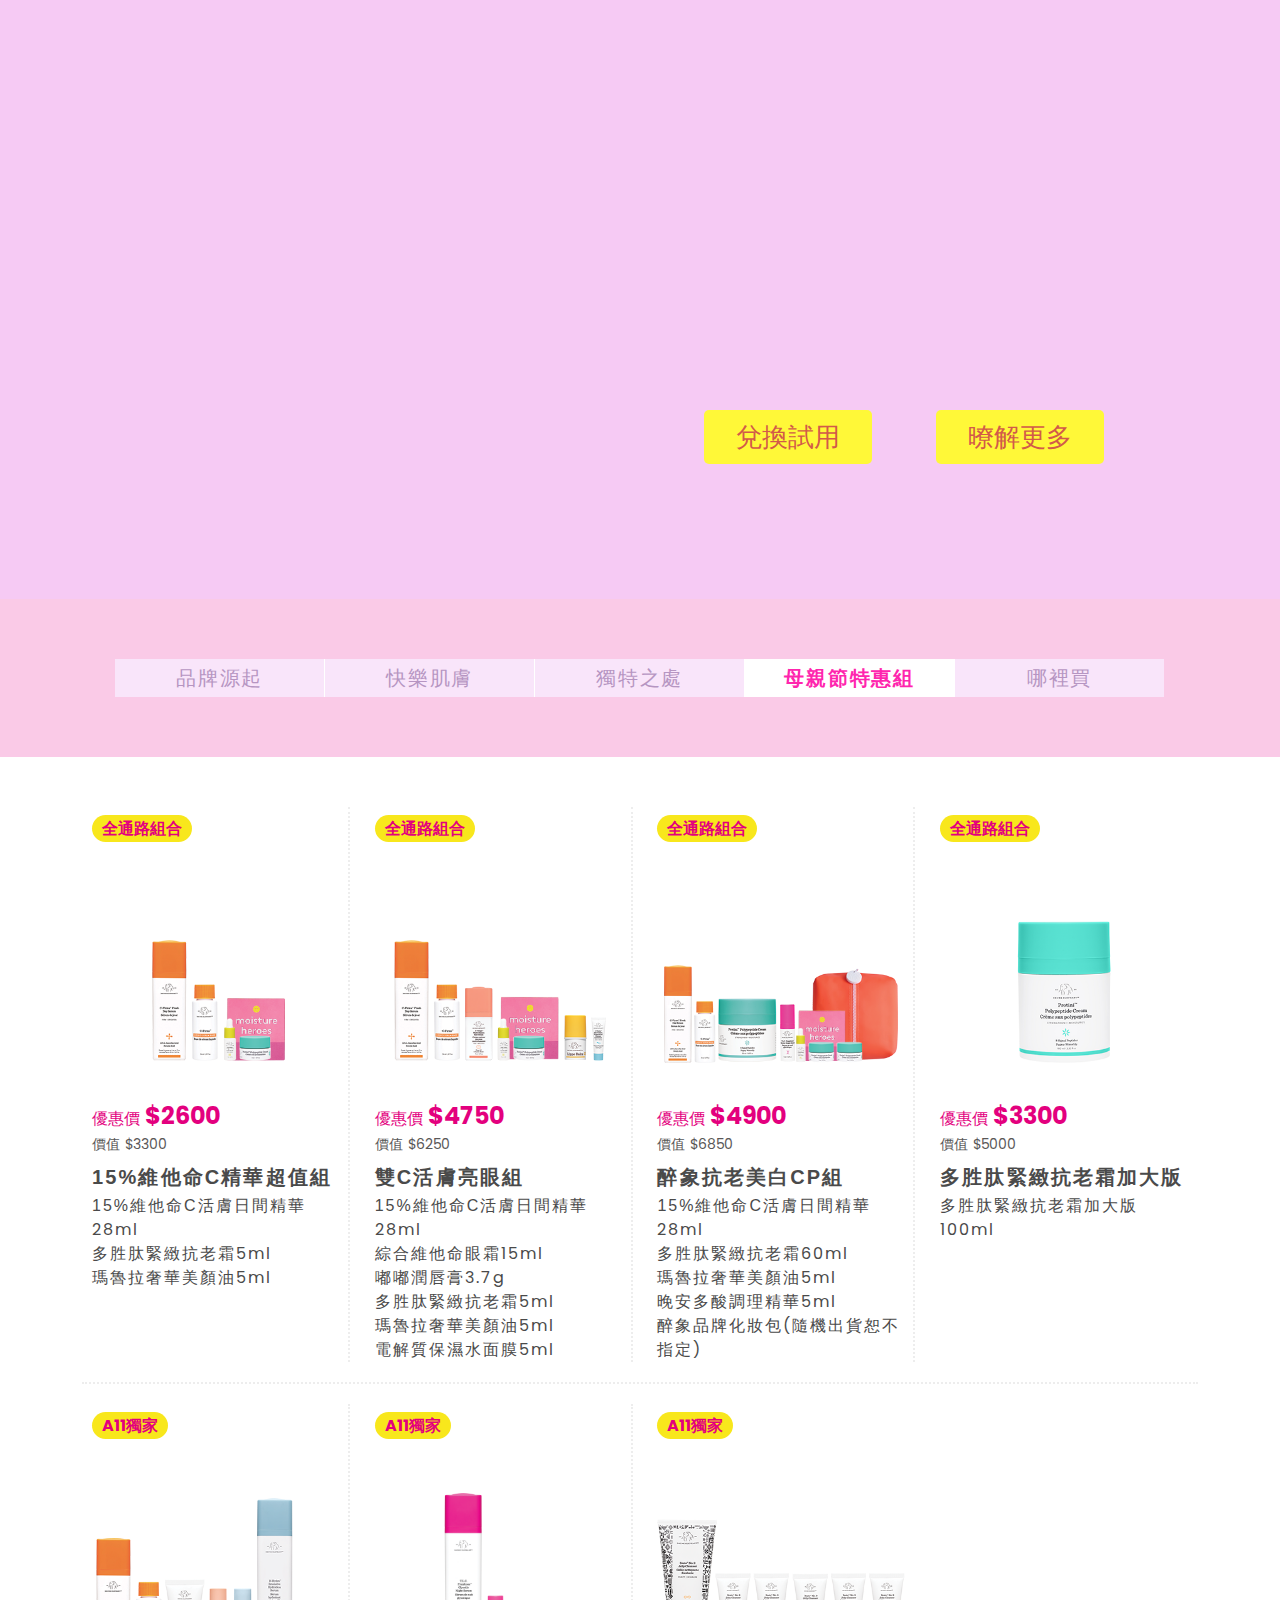
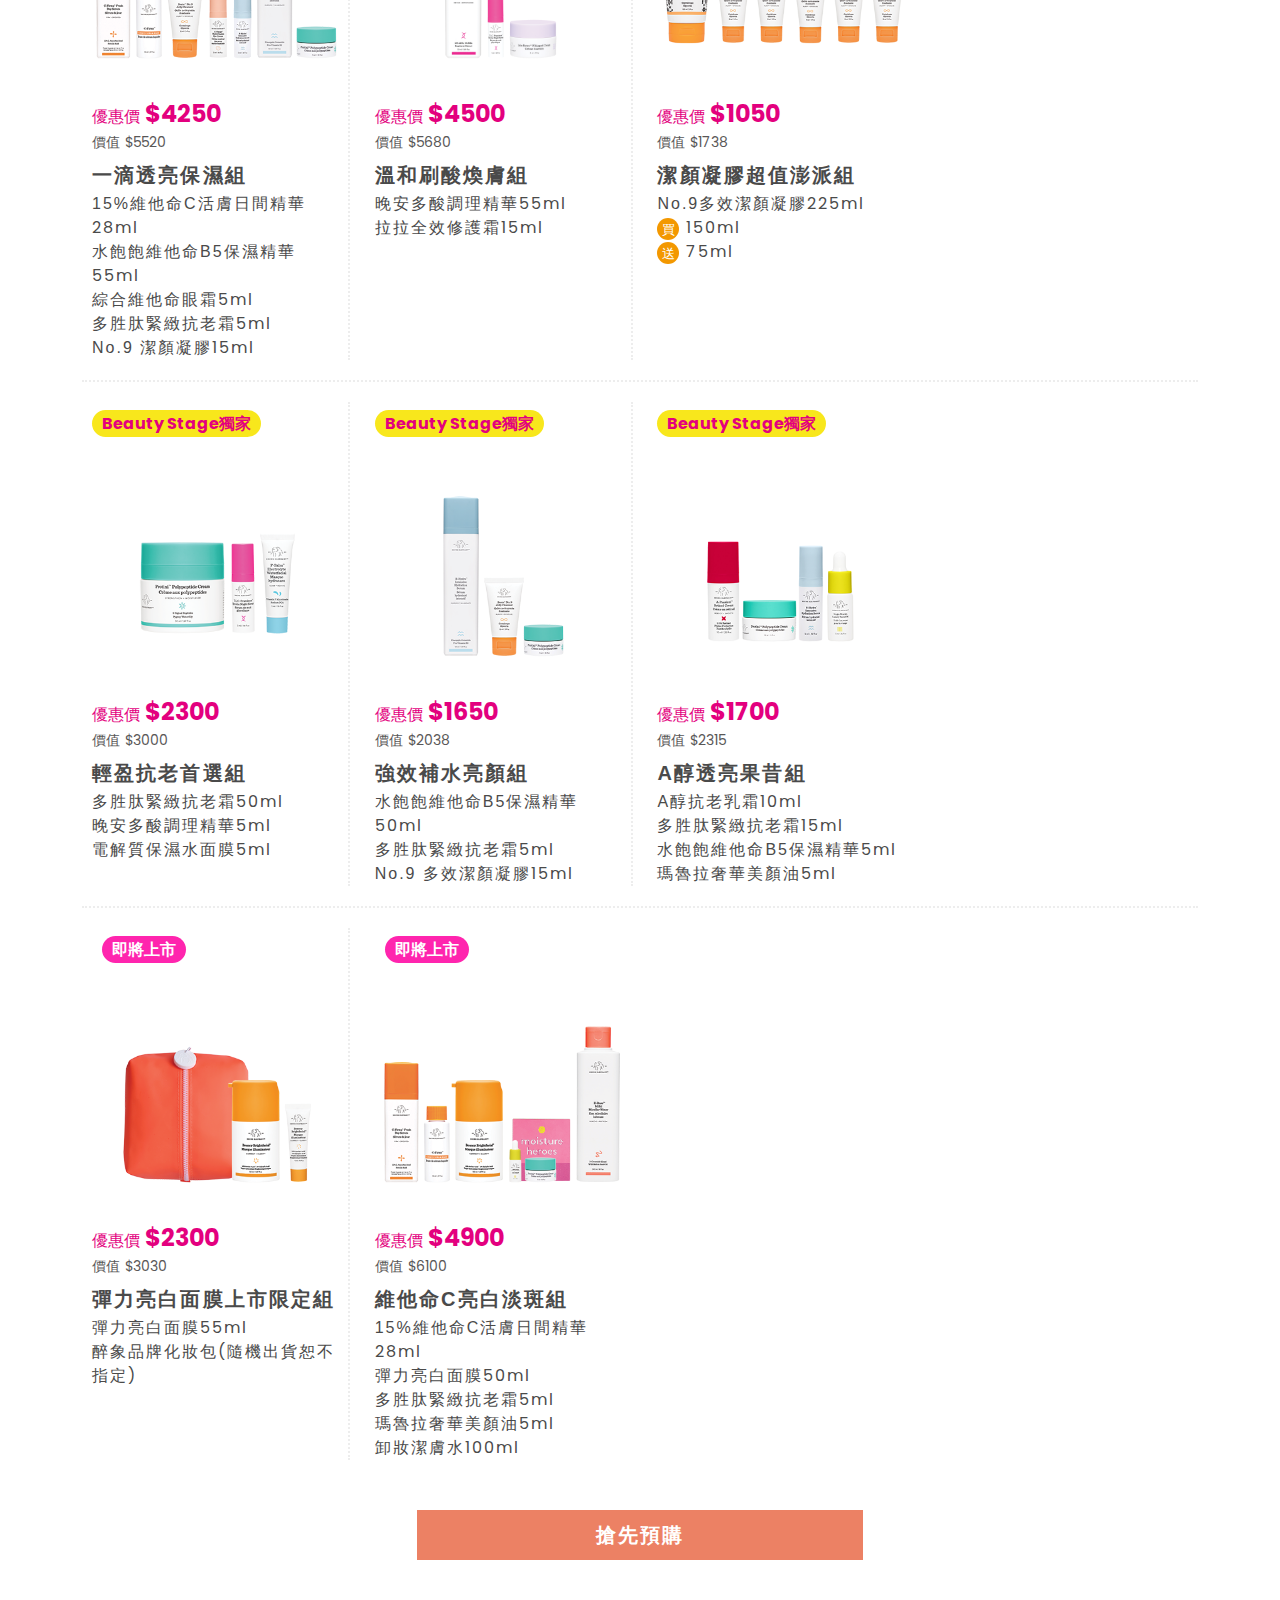
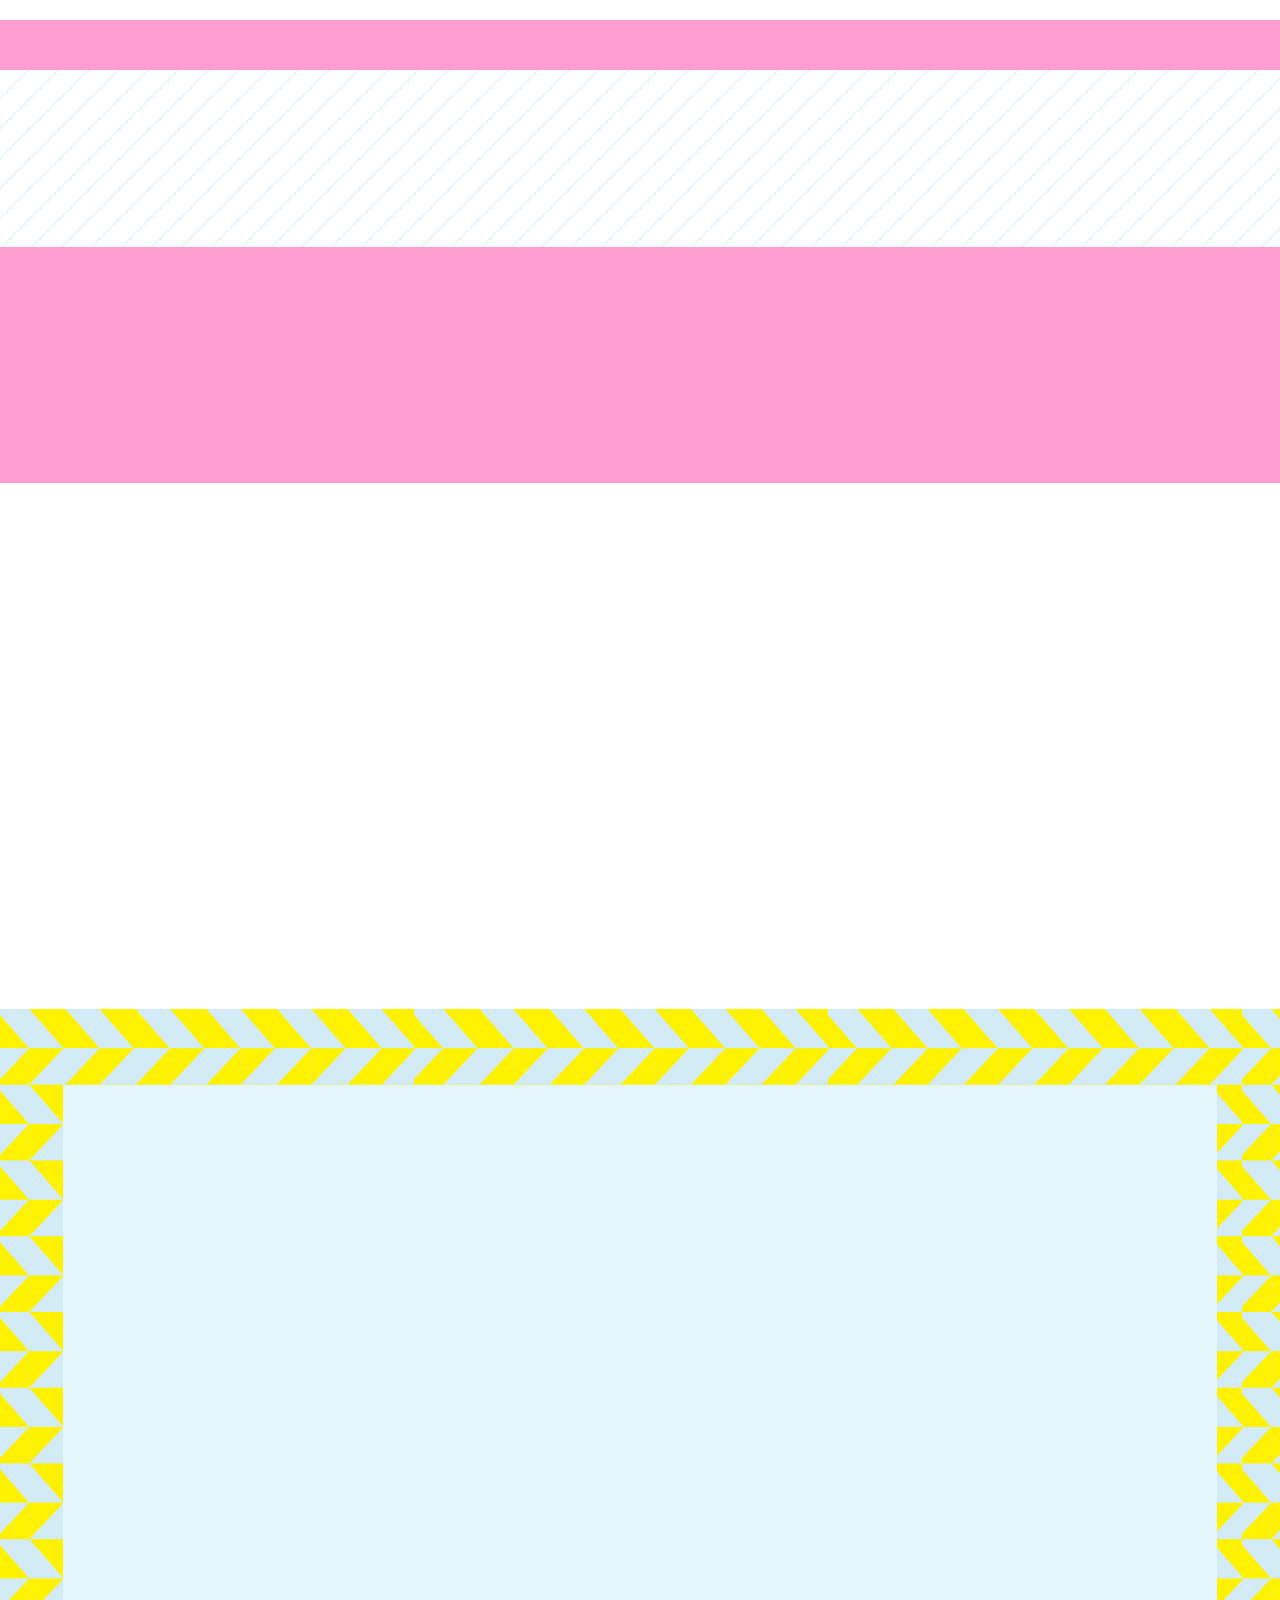
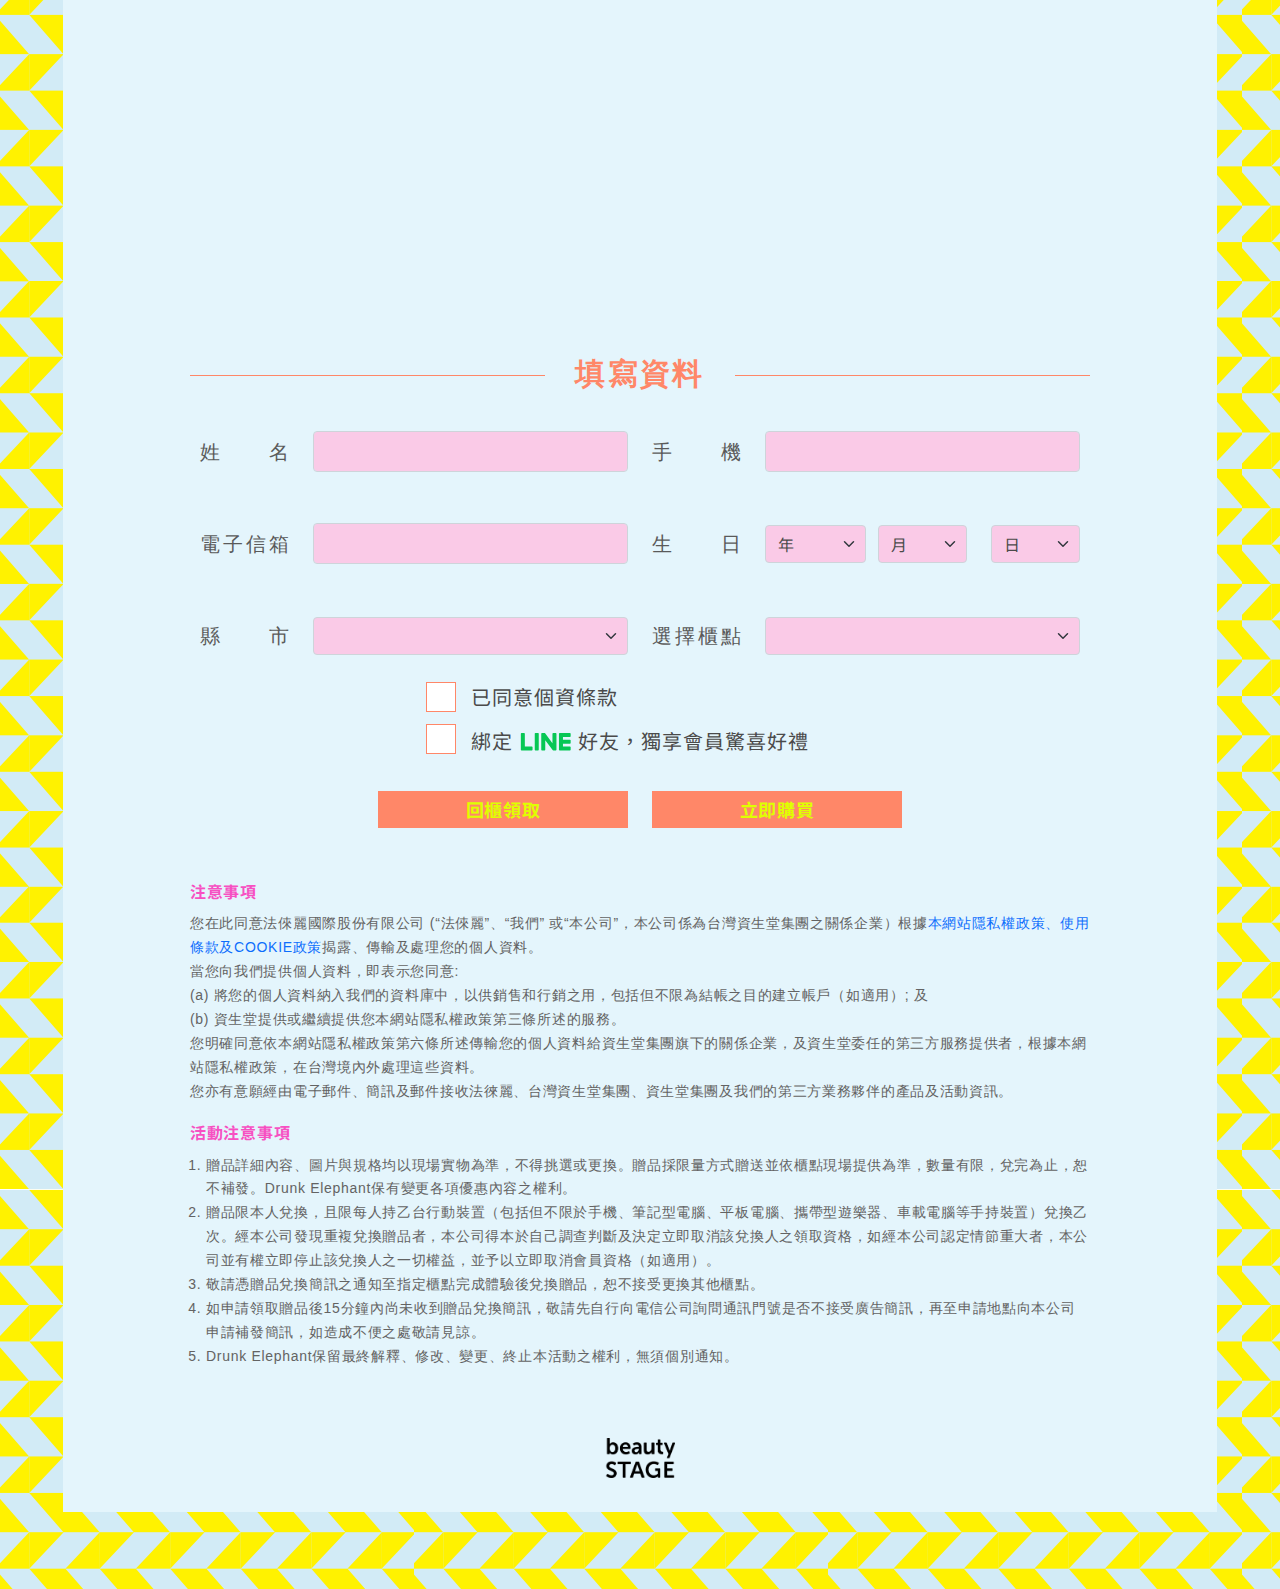
==== index.html @ 05136a20 "DE banner 按鈕" ====
<!DOCTYPE html>
<html lang="zh-Hant">

<head>
	<meta http-equiv="Content-Language" content="zh-tw">
	<meta http-equiv="Content-type" content="text/html; charset=utf-8">
	<meta name="viewport" content="width=device-width,initial-scale=1,maximum-scale=1,user-scalable=no,minimal-ui">

	<title>Ginkgo！</title>
	<link rel="stylesheet" type="text/css" href="css/slick-theme.css">	
	<link rel="stylesheet" type="text/css" href="css/slick.css">	
	<link rel="stylesheet" type="text/css" href="css/icon.css">
	<!-- 20230309 母親節活動 調整 css 檔案 start -->
	<link rel="stylesheet" type="text/css" href="css/public.css">
	<!-- 20230309 母親節活動 調整 css 檔案 end -->
	<link rel="preconnect" href="https://fonts.googleapis.com">
	<link rel="preconnect" href="https://fonts.gstatic.com" crossorigin>
	<link href="https://fonts.googleapis.com/css2?family=Lato:wght@400;900&family=Noto+Sans+TC:wght@400;700&family=Poppins:wght@400;700&family=Roboto&display=swap" rel="stylesheet">
	<link rel="stylesheet" href="css/jquery-ui.css">

	<script language="javascript" type="text/javascript" src="js/jquery-1.12.4.min.js"></script>
	<script language="javascript" type="text/javascript" src="js/jquery-ui.min.js"></script>
	<script language="javascript" type="text/javascript" src="js/bootstrap.bundle.min.js"></script>
	<script language="javascript" type="text/javascript" src="js/slick.min.js"></script>
	<script language="javascript" type="text/javascript" src="js/public.js"></script>
	
	<style>
		.text-hidden {
			text-indent:-99999px;
			line-height: 0;
			margin: 0;
		}
	</style>
	
</head>

<body>
	<header>
		<section class="banner">
			<h1 class="text-hidden">醉強護膚 隨性顛覆</h1>
			<div class="banner_box_w">
				<picture class="fade-in">
					<!-- 20230309 母親節活動 調整 kv start -->
					<source srcset="img/banner_0309_m.jpg 2x" media="(max-width: 450px)">
					<img src="img/banner_0309.jpg" alt="">
					<!-- 20230309 母親節活動 調整 kv end -->
				</picture>
				<div class="banner_btn_box">
					<div class="banner_btn btn_1">
						<span>兌換試用</span>
					</div>
					<div class="banner_btn btn_2">
						<a href="https://www.momoshop.com.tw/goods/GoodsDetail.jsp?i_code=10762908&str_category_code=2174500014&ctype=B&Area=DgrpCategory&sourcePageType=4" target="_blank">暸解更多</a>
					</div>
				</div>
			</div>
		</section>
	</header>
	<!-- 20230309 母親節活動 拿掉 drunk_color start  -->
	<section class="navbar">
	<!-- 20230309 母親節活動 拿掉 drunk_color start  -->
		<div class="container d-inline-block">
			<ul class="nav justify-content-center">
				<li class="nav-item brand-origin-show">
					<span class="nav-link">品牌源起</span>
				</li>
				<li class="nav-item happy-skin-show">
					<span class="nav-link">快樂肌膚</span>
				</li>
				<li class="nav-item special-feature-show">
					<span class="nav-link">獨特之處</span>
				</li>
				<!-- 20230309 母親節活動 navbar 文字 start -->
				<li class="nav-item special-offer-show">
					<span class="nav-link active">母親節特惠組</span>
				</li>
				<!-- 20230309 母親節活動 navbar 文字 end -->
				<li class="nav-item where-buy-show">
					<span class="nav-link">哪裡買</span>
				</li>
				<!-- 20230309 母親節活動 navbar 文字 start -->
				<!-- <li class="nav-item drunk-star-show">
					<span class="nav-link active">15%維他命C精華</span>
				</li> -->
				<!-- 20230309 母親節活動 navbar 文字 end -->
			</ul>
		</div>
	</section>

	<section id="brand-origin" class="brand-origin">
		<div class="bo_s1">
			<div class="tiffany_img">
				<div class="background_color brand-origin-slide"></div>
				<picture>
					<source srcset="img/Tiffany2.png" media="(max-width: 450px)">
					<img class="brand-origin-slide-1" src="img/Tiffany2_w.png" alt="">
				</picture>
			</div>
			<div class="container tiffany_text">
				<h4 class="brand-origin-slide-2 delay-2">創辦人的話</h4>
				<p class="brand-origin-slide-2 delay-2">
					“我曾經有各種肌膚問題，因此我不斷找尋能有效改善的產品；在深入研究各種成分後，我發現肌膚問題主要源自於6大嫌疑成分，從日常的保養排除這些成分後，我的肌膚重現平衡的健康透亮，於是我決定自行研發製造，展開了醉象之路。” 
				</p>
				<div class="sign_item text-end brand-origin-slide-2 delay-2">
					<img src="img/Founder_Signature_pink.png" alt="">
					<br>
					<p class="m-0">
						蒂芬尼 馬斯特森 (<span class="font-pops">Tiffany Masterson</span>)<br/>
						<span class="font-pops">Drunk Elephant</span> 創辦人
					</p>	
				</div>
				
			</div>
		</div>
		<div class="bo_s2">
			<div class="container">
				<div class="name_origin">
					<h3 class="brand-origin-slide-3 delay-3">
						<span>品牌命名起源</span>
					</h3>
					<p class="brand-origin-slide-3 delay-3">
						當醉象創辦人蒂芬妮·馬斯特森 (<span class="font-pops">Tiffany Masterson</span>) 開始研究成分時，就愛上了非洲瑪魯拉奢華美顏油，對於瑪魯拉果會使大象醉倒這個傳說深深著迷。品牌名稱也由此啟發而來，<span class="font-pops">Drunk Elephant</span> (醉象) – 以活潑趣味的名字呈現高效嚴謹的強大保養實力。
					</p>
				</div>
			</div>
		</div>
	</section>

	<section id="happy-skin" class="happy-skin">
		<div class="hs_s1">
			<div class="container">
				<div class="background_6">
					<img src="img/six.svg" alt="">
					<h2 class="text-hidden">產品不含酒精香料等6大嫌疑成分</h2>
				</div>
				<h2 class="title happy-skin-title-slide-up">
					快樂肌膚＝健康肌膚
				</h2>
				<div class="item">
					<h3 class="item_title happy-skin-item1-slide-up delay-1">
						排除<span class="font-pops">6</span>大嫌疑成分 體驗 #醉強護膚
					</h3>
					<p class="item_text happy-skin-item1-slide-up delay-1">
						我們認為有<span class="font-pops">6</span>個嫌疑成分 (<span class="font-pops">Suspicious 6™</span>) 導致絕大部分的肌膚問題。如果在日常護膚程序中完全排除<span class="font-pops">6</span>大嫌疑成分，肌膚就能重回最健康、最快樂的狀態，這個過程我們稱為 #醉強護膚
					</p>
				</div>
				<div class="item">
					<h3 class="item_title happy-skin-item2-slide-up delay-2">
						<span class="font-pops">6</span>大嫌疑成分 (<span class="font-pops">The Suspicious 6™</span>)
					</h3>
					<div class="svg_items">
						<div class="svg_item">
							<div class="svg happy-skin-item2-slide-up delay-2">
								<img src="img/icon_1n.png" alt="">
								<p class=""><span class="svg_font">1</span> 精油</p>
							</div>
							<div class="svg happy-skin-item2-slide-up delay-2">
								<img src="img/icon_2n.png" alt="">
								<p class=""><span class="svg_font">2</span> 酒精</p>
							</div>
							<div class="svg happy-skin-item2-slide-up delay-2">
								<img src="img/icon_3n.png" alt="">
								<p class=""><span class="svg_font">3</span> 矽</p>
							</div>
						</div>
						<div class="svg_item">
							<div class="svg happy-skin-item2-slide-up delay-2">
								<img src="img/icon_4n.png" alt="">
								<p class=""><span class="svg_font">4</span> 化學防曬成分</p>
							</div>
							<div class="svg happy-skin-item2-slide-up delay-2">
								<img src="img/icon_5n.png" alt="">
								<p class=""><span class="svg_font">5</span> 香氛色素</p>
							</div>
							<div class="svg happy-skin-item2-slide-up delay-2">
								<img src="img/icon_6n.png" alt="">
								<p class=""><span class="svg_font">6</span> 十二烷基硫<span class="svg_br"><span>酸鈉</span> (合成洗劑)</span></p>
							</div>
						</div>
					</div>
				</div>
			</div>
		</div>
	</section>

	<section id="special-feature" class="special-feature">
		<div class="sf_s1">
			
			<div class="container">
				<h2 class="title special-feature-title-slide-up">
					<img src="img/DRUNKELEPHANT.svg" alt="">
					<p class="text-hidden">純淨保養品牌DRUNK ELEPHANT醉象</p>
				</h2>
				
				<div class="item special-feature-item-slide-up delay-1">
					<h3 class="item_title">
						<img src="img/title.svg" alt="">
						<p class="text-hidden">肌膚緊緻強韌 煥發健康光采</p>
					</h3>
					
					<div class="item_content">
						<h4 class="slide-up">生物相容性 <span>BIOCOMPATIBLE</span></h4>
						<p class="slide-up">
							醉象全系列產品所使用的成分，都具有健康的ph酸鹼值、高度親膚性以及容易被吸收的小分子結構。因此，所有產品都可輕易相容混合使用，讓你依據肌膚需求任意混搭，調配出你專屬的保養果昔！
						</p>
					</div>
				</div>
			</div>
		</div>

		<div class="sf_s2">
			<div class="container">
				<h2 class="d-md-none">健康pH值</h2>
				<div class="ph_text">
					<picture>
						<source srcset="img/ph_m.svg" media="(max-width: 450px)">
						<img src="img/ph_w.svg" alt="">
					</picture>
					
				</div>
				<div class="item">
					<div class="ph_pic01 col col-md-7">
						<picture>
							<source srcset="img/skin_m.svg" media="(max-width: 450px)">
							<img src="img/skin_w.svg" alt="">
						</picture>
						<p class="text-hidden">親膚酸性pH值 高效安全保養肌膚</p>
					</div>
					<div class="ph_pic02 col col-md-5">
						<picture>
							<source srcset="img/skin_2_m.svg" media="(max-width: 450px)">
							<img src="img/skin_2_w.svg" alt="">
							<p class="text-hidden">親膚的酸性pH值 易調和好吸收</p>
						</picture>
						
					</div>
				</div>
			</div>
		</div>
	</section>

  
	<section id="special-offer" class="special-offer">
		<div class="so_s1">	
			<div class="container">
				<div class="special_offer_items">
					<!-- 20230309 母親節活動 調整產品內容 start -->
					<div class="special_offer_item">
						<div class="tags">
							<span class="yellow">全通路組合</span>
						</div>
						<picture>
							<img src="img/mom010.png" alt="">
						</picture>
						<div class="prices">
							<p class="special_price" title="優惠價">$2600</p>
							<div class="sub_price">
								<span class="original_price" title="價值">$3300</span>
							</div>
						</div>
						<h2 class="title">
							15%維他命C精華超值組
						</h2>
						<div class="contents">
							<p>15%維他命C活膚日間精華<span class="font-pops">28ml</span></p>
							<p>多胜肽緊緻抗老霜<span class="font-pops">5ml</span></p>
							<p>瑪魯拉奢華美顏油<span class="font-pops">5ml</span></p>
						</div>
					</div>
					
					<div class="special_offer_item">
						<div class="tags">
							<span class="yellow">全通路組合</span>
						</div>
						<picture>
							<img src="img/mom011.png" alt="">
						</picture>
						<div class="prices">
							<p class="special_price" title="優惠價">$4750</p>
							<div class="sub_price">
								<span class="original_price" title="價值">$6250</span>
							</div>
						</div>
						<h2 class="title">
							雙C活膚亮眼組
						</h2>
						<div class="contents">
							<p>15%維他命C活膚日間精華<span class="font-pops">28ml</span></p>
							<p>綜合維他命眼霜<span class="font-pops">15ml</span></p>
							<p>嘟嘟潤唇膏<span class="font-pops">3.7g</span></p>
							<p>多胜肽緊緻抗老霜<span class="font-pops">5ml</span></p>
							<p>瑪魯拉奢華美顏油<span class="font-pops">5ml</span></p>
							<p>電解質保濕水面膜<span class="font-pops">5ml</span></p>
						</div>
					</div>
					
					<div class="special_offer_item">
						<div class="tags">
							<span class="yellow">全通路組合</span>
						</div>
						<picture>
							<img src="img/mom012.png" alt="">
						</picture>
						<div class="prices">
							<p class="special_price" title="優惠價">$4900</p>
							<div class="sub_price">
								<span class="original_price" title="價值">$6850</span>
							</div>
						</div>
						<h2 class="title">
							醉象抗老美白CP組
						</h2>
						<div class="contents">
							<p>15%維他命C活膚日間精華<span class="font-pops">28ml</span></p>
							<p>多胜肽緊緻抗老霜<span class="font-pops">60ml</span></p>
							<p>瑪魯拉奢華美顏油<span class="font-pops">5ml</span></p>
							<p>晚安多酸調理精華<span class="font-pops">5ml</span></p>
							<p>醉象品牌化妝包<span class="font-pops">(隨機出貨恕不指定)</span></p>
						</div>
					</div>
					
					<div class="special_offer_item">
						<div class="tags">
							<span class="yellow">全通路組合</span>
						</div>
						<picture>
							<img src="img/mom013.png" alt="">
						</picture>
						<div class="prices">
							<p class="special_price" title="優惠價">$3300</p>
							<div class="sub_price">
								<span class="original_price" title="價值">$5000</span>
							</div>
						</div>
						<h2 class="title">
							多胜肽緊緻抗老霜加大版
						</h2>
						<div class="contents">
							<p>多胜肽緊緻抗老霜加大版<span class="font-pops">100ml</span></p>
						</div>
					</div>
					<!-- 20230309 母親節活動 調整產品內容 end-->
				</div>



				<div class="special_offer_items">
					<!-- 20230309 母親節活動 調整產品內容 start -->
					<div class="special_offer_item">
						<div class="tags">
							<span class="yellow"><span class="font-pops">A11</span>獨家</span>
						</div>
						<picture>
							<img src="img/mom020.png" alt="">
						</picture>
						<div class="prices">
							<p class="special_price" title="優惠價">$4250</p>
							<div class="sub_price">
								<span class="original_price" title="價值">$5520</span>
							</div>
						</div>
						<h2 class="title">
							一滴透亮保濕組
						</h2>
						<div class="contents">
							<p>15%維他命C活膚日間精華<span class="font-pops">28ml</span></p>
							<p>水飽飽維他命B5保濕精華<span class="font-pops">55ml</span></p>
							<p>綜合維他命眼霜<span class="font-pops">5ml</span></p>
							<p>多胜肽緊緻抗老霜<span class="font-pops">5ml</span></p>
							<p>No.9 潔顏凝膠<span class="font-pops">15ml</span></p>
						</div>
					</div>
					
					<div class="special_offer_item">
						<div class="tags">
							<span class="yellow"><span class="font-pops">A11</span>獨家</span>
						</div>
						<picture>
							<img src="img/mom021.png" alt="">
						</picture>
						<div class="prices">
							<p class="special_price" title="優惠價">$4500</p>
							<div class="sub_price">
								<span class="original_price" title="價值">$5680</span>
							</div>
						</div>
						<h2 class="title">
							溫和刷酸煥膚組
						</h2>
						<div class="contents">
							<p>晚安多酸調理精華<span class="font-pops">55ml</span></p>
							<p>拉拉全效修護霜<span class="font-pops">15ml</span></p>
						</div>
					</div>
					
					<div class="special_offer_item">
						<div class="tags">
							<span class="yellow"><span class="font-pops">A11</span>獨家</span>
						</div>
						<picture>
							<img src="img/mom022.png" alt="">
						</picture>
						<div class="prices">
							<p class="special_price" title="優惠價">$1050</p>
							<div class="sub_price">
								<span class="original_price" title="價值">$1738</span>
							</div>
						</div>
						<h2 class="title">
							潔顏凝膠超值澎派組
						</h2>
						<div class="contents">
							<p>No.9多效潔顏凝膠<span class="font-pops">225ml</span></p>
							<p><img class="buy" src="img/buy.svg"> <span class="font-pops">150ml</span></p>
							<p><img class="gift" src="img/gif.svg"> <span class="font-pops">75ml</span></p>
						</div>
					</div>
					<div class="special_offer_item"></div>
					<!-- 20230309 母親節活動 調整產品內容 end -->
				</div>



				<div class="special_offer_items">
					<!-- 20230309 母親節活動 調整產品內容 start -->
					<div class="special_offer_item">
						<div class="tags">
							<span class="yellow"><span class="font-pops">Beauty Stage<span>獨家</span>
						</div>
						<picture>
							<img src="img/mom030.png" alt="">
						</picture>
						<div class="prices">
							<p class="special_price" title="優惠價">$2300</p>
							<div class="sub_price">
								<span class="original_price" title="價值">$3000</span>
							</div>
						</div>
						<h2 class="title">
							輕盈抗老首選組
						</h2>
						<div class="contents">
							<p>多胜肽緊緻抗老霜<span class="font-pops">50ml</span></p>
							<p>晚安多酸調理精華<span class="font-pops">5ml</span></p>
							<p>電解質保濕水面膜<span class="font-pops">5ml</span></p>
						</div>
					</div>
					
					<div class="special_offer_item">
						<div class="tags">
							<span class="yellow"><span class="font-pops">Beauty Stage<span>獨家</span>
						</div>
						<picture>
							<img src="img/mom031.png" alt="">
						</picture>
						<div class="prices">
							<p class="special_price" title="優惠價">$1650</p>
							<div class="sub_price">
								<span class="original_price" title="價值">$2038</span>
							</div>
						</div>
						<h2 class="title">
							強效補水亮顏組
						</h2>
						<div class="contents">
							<p>水飽飽維他命B5保濕精華<span class="font-pops">50ml</span></p>
							<p>多胜肽緊緻抗老霜<span class="font-pops">5ml</span></p>
							<p>No.9 多效潔顏凝膠<span class="font-pops">15ml</span></p>
						</div>
					</div>
					
					<div class="special_offer_item">
						<div class="tags">
							<span class="yellow"><span class="font-pops">Beauty Stage<span>獨家</span>
						</div>
						<picture>
							<img src="img/mom032.png" alt="">
						</picture>
						<div class="prices">
							<p class="special_price" title="優惠價">$1700</p>
							<div class="sub_price">
								<span class="original_price" title="價值">$2315</span>
							</div>
						</div>
						<h2 class="title">
							A醇透亮果昔組
						</h2>
						<div class="contents">
							<p>A醇抗老乳霜<span class="font-pops">10ml</span></p>
							<p>多胜肽緊緻抗老霜<span class="font-pops">15ml</span></p>
							<p>水飽飽維他命B5保濕精華<span class="font-pops">5ml</span></p>
							<p>瑪魯拉奢華美顏油<span class="font-pops">5ml</span></p>
						</div>
					</div>
					<div class="special_offer_item"></div>
					<!-- 20230309 母親節活動 調整產品內容 end -->
				</div>



				<div class="special_offer_items">
					<!-- 20230309 母親節活動 調整產品內容 start -->
					<div class="special_offer_item">
						<div class="tags">
							<span class="pink">即將上市</span>
						</div>
						<picture>
							<img src="img/mom040.png" alt="">
						</picture>
						<div class="prices">
							<p class="special_price" title="優惠價">$2300</p>
							<div class="sub_price">
								<span class="original_price" title="價值">$3030</span>
							</div>
						</div>
						<h2 class="title">
							彈力亮白面膜上市限定組
						</h2>
						<div class="contents">
							<p>彈力亮白面膜<span class="font-pops">55ml</span></p>
							<p>醉象品牌化妝包<span class="font-pops">(隨機出貨恕不指定)</span></p>
						</div>
					</div>
					
					<div class="special_offer_item">
						<div class="tags">
							<span class="pink">即將上市</span>
						</div>
						<picture>
							<img src="img/mom041.png" alt="">
						</picture>
						<div class="prices">
							<p class="special_price" title="優惠價">$4900</p>
							<div class="sub_price">
								<span class="original_price" title="價值">$6100</span>
							</div>
						</div>
						<h2 class="title">
							維他命C亮白淡斑組
						</h2>
						<div class="contents">
							<p>15%維他命C活膚日間精華<span class="font-pops">28ml</span></p>
							<p>彈力亮白面膜<span class="font-pops">50ml</span></p>
							<p>多胜肽緊緻抗老霜<span class="font-pops">5ml</span></p>
							<p>瑪魯拉奢華美顏油<span class="font-pops">5ml</span></p>
							<p>卸妝潔膚水<span class="font-pops">100ml</span></p>
						</div>
					</div>
					
					<div class="special_offer_item"></div>
					<div class="special_offer_item"></div>
					<!-- 20230309 母親節活動 調整產品內容 end -->
				</div>

				<div class="buy_now">
					<a href="#" target="_blank" class="">搶先預購</a>
				</div>
			</div>			
		</div>
	</section>	

	<section id="where-buy" class="where-buy">
		<div class="wb_s1">	
			<div class="container">
				<h2 class="wb-title">實體通路</h2>
				<table class="table">
					<thead>
					  <tr>
						<th scope="col" colspan="1">專櫃名稱</th>
						<th scope="col">樓層</th>
						<th scope="col">地址</th>
						<th scope="col">電話</th>
					  </tr>
					</thead>
					<tbody>
					  <tr>
						<td>新光三越信義新天地・A11</td>
						<td>1F </td>
						<td>台北市信義區松壽路11號</td>
						<td>0937-862-676</td>
					  </tr>
					  <tr>
						<td>新光三越南西店・3館</td>
						<td>1F Beauty Stage</td>
						<td>台北市中山區南京西路15號</td>
						<td>0963-697-985</td>
					  </tr>
					  <tr>
						<td>新北中和環球購物中心</td>
						<td>1F Beauty Stage</td>
						<td>新北市中和區中山路三段122號</td>
						<td>0905-088-861</td>
					  </tr>
					  <tr>
						<td>新光三越台中中港店</td>
						<td>B1 Beauty Stage</td>
						<td>台中市西屯區台灣大道三段301號</td>
						<td>0965-325-718</td>
					  </tr>
					</tbody>
				</table>

				<h2 class="wb-title">線上購買</h2>
				<table class="table online">
					<tbody>
					  <tr>
						<td width="30%">momo旗艦館</td>
						<td width="70%"><a href="https://jbeauty.com.tw/27xu87" target="blank">立即前往</a></td>
					  </tr>
					  <tr>
						<td width="30%">skm online旗艦館</td>
						<td width="70%"><a href="https://jbeauty.com.tw/RCF6uW" target="blank">立即前往</a></td>
					  </tr>
					</tbody>
				</table>
			</div>
		</div>
	</section>

	<section id="drunk-star" class="drunk-star">
		<div class="ds_s1">
			<div class="container">
				<div class="slider_for">
					<div class="goDownBtnBox">
						<span class="goDownBtn">
							<svg xmlns="http://www.w3.org/2000/svg" width="16" height="16" fill="currentColor" class="bi bi-arrow-down-circle" viewBox="0 0 16 16">
								<path fill-rule="evenodd" d="M1 8a7 7 0 1 0 14 0A7 7 0 0 0 1 8zm15 0A8 8 0 1 1 0 8a8 8 0 0 1 16 0zM8.5 4.5a.5.5 0 0 0-1 0v5.793L5.354 8.146a.5.5 0 1 0-.708.708l3 3a.5.5 0 0 0 .708 0l3-3a.5.5 0 0 0-.708-.708L8.5 10.293V4.5z"/>
							</svg>
						</span>
					</div>
					<div class="slider_for_item">
						<picture>
							<img src="img/Cfirma_01.jpg" alt="">
						</picture>
					</div>
					<div class="slider_for_item">
						<picture>
							<img src="img/Cfirma_02.jpg" alt="">
						</picture>
					</div>
					<div class="slider_for_item">
						<picture>
							<img src="img/Cfirma_03.jpg" alt="">
						</picture>
					</div>
					<div class="slider_for_item">
						<picture>
							<img src="img/Cfirma_04.jpg" alt="">
						</picture>
					</div>
					<div class="slider_for_item">
						<picture>
							<img src="img/Cfirma_05.jpg" alt="">
						</picture>
						<iframe width="" height="" src="https://www.youtube.com/embed/O8_g8JSqS8M" title="YouTube video player" frameborder="0" allow="accelerometer; autoplay; clipboard-write; encrypted-media; gyroscope; picture-in-picture; web-share" allowfullscreen></iframe>
					</div>
					<div class="slider_for_item">
						<picture>
							<img src="img/Cfirma_06.jpg" alt="">
						</picture>
					</div>
					<div class="slider_for_item">
						<picture>
							<img src="img/Cfirma_07.jpg" alt="">
						</picture>
					</div>
					<div class="slider_for_item">
						<picture>
							<img src="img/Cfirma_08.jpg" alt="">
						</picture>
					</div>
				</div>
			</div>
		</div>
	</section>

	<section class="mixing">
		<div class="title">
			<div class="hand">
				<picture>
					<source srcset="img/hand-01.png" media="(max-width: 450px)">
					<img src="img/w-hand.png" alt="">
				</picture>
				
			</div>
			<div class="title_text">
				<div class="container">
					<h2 class="mixing-title-slide-up-1">
						<picture>
							<source srcset="img/mixing_m.svg" media="(max-width: 450px)">
    						<img src="img/mixing_w.svg" alt="">
							<p class="text-hidden">NO.1純淨保養DRUNK ELEPHANT醉象</p>
						</picture>
						
					</h2>
				</div>
			</div>
		</div>
		<div class="container">
			<div class="item mixing-title-slide-up-2 delay-1">
				<h3 class="item_title text-start">
					果昔保養法 <br class="d-sm-block d-md-none">
					<span class="font-pops">Skincare Smoothie</span>
				</h3>
				<div class="item_text">
					我們認為肌膚保養就像製作果昔一樣，依據身體的需求挑選合適的食材；果昔保養法便是依照你的肌膚需求，挑選日間、夜晚專用的保養配方，產品的生物相容性讓你無設限調配專屬果昔！
				</div>
			</div>
		</div>
	</section>

	<section class="elephant">
		<div class="container">
			<div class="title">
				<div class="title_text">
					<h2 class="">
						<picture>
							<source srcset="img/elephant_m_2.svg" media="(max-width: 450px)">
							<img src="img/elephant_w_2.svg" alt="">
						</picture>
					</h2>
				</div>
			</div>
			<div class="content">
				<div class="slick-items">
					<div class="item">
						<div class="item_column">
							<div class="item_imgs">
								<img src="img/p01.png" alt="">
								<p class="text-hidden">熱銷醉象水飽飽維他命B5保濕精華</p>
								<div class="btn_more btn_w d-none d-lg-block">
									<img src="img/btn_more.svg" alt="">
								</div>
								<div class="btn_more btn_m d-lg-none">
									<img src="img/btn_more.svg" alt="">
								</div>
							</div>
						</div>
						<div class="modal_content_hover" data-ph="ph57">
							<h3 class="modal_ph_hover ph57">pH 5.7</h3>
							<p class="modal_title_hover">水飽飽維他命 B5 保濕精華</p>
							<p class="modal_effect_hover ph57">保濕 + 光澤</p>
							<p class="modal_text_hover">維他命 <span class="font-pops">B5</span> 補給肌膚充足的水分及養分，有助明顯提亮膚色，並改善肌膚質感和光澤。</p>
						</div>
					</div>
					<div class="item">
						<div class="item_column">
							<div class="item_imgs">
								<img src="img/p02.png" alt="">
								<p class="text-hidden">醉象NO.1多胜肽緊緻抗老霜</p>
								<div class="btn_more btn_w d-none d-lg-block">
									<img src="img/btn_more.svg" alt="">
								</div>
								<div class="btn_more btn_m d-lg-none">
									<img src="img/btn_more.svg" alt="">
								</div>
							</div>
						</div>
						<div class="modal_content_hover" data-ph="ph40">
							<h3 class="modal_ph_hover ph40">pH 4.0</h3>
							<p class="modal_title_hover">多胜肽緊緻抗老霜</p>
							<p class="modal_effect_hover ph40">抗老 + 澎潤</p>
							<p class="modal_text_hover">結合<span class="font-pops">9</span>大信號肽、生長因子及胺基酸，能夠立即顯著地改善膚色及膚質，令肌膚緊緻細嫩。</p>
						</div>
					</div>
					<div class="item">
						<div class="item_column">
							<div class="item_imgs">
								<img src="img/p03.png" alt="">
								<p class="text-hidden">100%高濃度滋養油 有效淡化細紋</p>
								<div class="btn_more btn_w d-none d-lg-block">
									<img src="img/btn_more.svg" alt="">
								</div>
								<div class="btn_more btn_m d-lg-none">
									<img src="img/btn_more.svg" alt="">
								</div>
							</div>
						</div>
						<div class="modal_content_hover" data-ph="ph52">
							<h3 class="modal_ph_hover ph52">pH 5.2</h3>
							<p class="modal_title_hover">拉拉全效修護霜</p>
							<p class="modal_effect_hover ph52">急救 + 修護</p>
							<p class="modal_text_hover">富含非洲特調油、神經酰胺的全方位急救乳霜，能使肌膚持久保濕，有助對抗老化痕跡，讓肌膚回到最佳狀態。</p>
						</div>
					</div>
					<div class="item">
						<div class="item_column">
							<div class="item_imgs">
								<img src="img/p04.png" alt="">
								<p class="text-hidden">銷售常勝軍 養出醉彈膠原肌</p>
								<div class="btn_more btn_w d-none d-lg-block">
									<img src="img/btn_more.svg" alt="">
								</div>
								<div class="btn_more btn_m d-lg-none">
									<img src="img/btn_more.svg" alt="">
								</div>
							</div>
						</div>
						<div class="modal_content_hover special-height" data-ph="ph35">
							<h3 class="modal_ph_hover ph35">pH 3.5</h3>
							<p class="modal_title_hover">晚安多酸調理精華</p>
							<p class="modal_effect_hover ph35">細緻 + 柔嫩</p>
							<p class="modal_text_hover">果酸和水楊酸的成分能有助改善肌膚紋理，讓肌膚更光滑透亮，同時清除表面角質讓肌膚完整吸收保養成分，提高其他產品的保養功效。適合晚上使用。</p>
						</div>
					</div>
					<div class="item">
						<div class="item_column">
							<div class="item_imgs">
								<img src="img/p05.png" alt="">
								<p class="text-hidden">深層潤澤肌膚 重現年輕光采</p>
								<div class="btn_more btn_w d-none d-lg-block">
									<img src="img/btn_more.svg" alt="">
								</div>
								<div class="btn_more btn_m d-lg-none">
									<img src="img/btn_more.svg" alt="">
								</div>
							</div>
						</div>
						<div class="modal_content_hover" data-ph="ph33">
							<h3 class="modal_ph_hover ph33">pH 3.3</h3>
							<p class="modal_title_hover">多胜肽緊緻精華</p>
							<p class="modal_effect_hover ph57">強化 + 重塑</p>
							<p class="modal_text_hover">富含 <span class="font-pops">10%</span> 乳酸、強化肌膚的<span class="font-pops">11</span>種信號肽、植物性的生長因子和胺基酸，可修護肌膚紋理、膚色和光澤。</p>
						</div>
					</div>
					<div class="item">
						<div class="item_column">
							<div class="item_imgs">
								<img src="img/p06.png" alt="">
								<p class="text-hidden">結合9大信號肽 抗老+澎潤緊實 UP</p>
								<div class="btn_more btn_w d-none d-lg-block">
									<img src="img/btn_more.svg" alt="">
								</div>
								<div class="btn_more btn_m d-lg-none">
									<img src="img/btn_more.svg" alt="">
								</div>
							</div>
						</div>
						<div class="modal_content_hover" data-ph="ph25">
							<h3 class="modal_ph_hover ph25">pH 2.5</h3>
							<p class="modal_title_hover">維他命C活膚日間精華</p>
							<p class="modal_effect_hover ph55">緊緻 + 明亮</p>
							<p class="modal_text_hover">提亮膚色、緊緻肌膚，改善膚色不均 減少光老化的痕跡，適合早上使用。</p>
						</div>
					</div>
					<div class="item">
						<div class="item_column">
							<div class="item_imgs">
								<img src="img/p07.png" alt="">
								<p class="text-hidden">口碑好評推薦 瑪魯拉奢華美顏油</p>
								<div class="btn_more btn_w d-none d-lg-block">
									<img src="img/btn_more.svg" alt="">
								</div>
								<div class="btn_more btn_m d-lg-none">
									<img src="img/btn_more.svg" alt="">
								</div>
							</div>
						</div>
						<div class="modal_content_hover" data-ph="ph0">
							<h3 class="modal_ph_hover ph0">pH 0</h3>
							<p class="modal_title_hover">瑪魯拉奢華美顏油</p>
							<p class="modal_effect_hover ph">滋養 + 平衡</p>
							<p class="modal_text_hover">強效的奢華美顏油富含抗氧化劑與<span class="font-pops">Omega 6</span>和<span class="font-pops">9</span>脂肪酸，可滋潤、保護和滋養肌膚，重現肌膚年輕光采。</p>
						</div>
					</div>
					<div class="item">
						<div class="item_column">
							<div class="item_imgs">
								<img src="img/p08.png" alt="">
								<p class="text-hidden">DRUNK ELEPHANT 保濕抗老乳霜</p>
								<div class="btn_more btn_w d-none d-lg-block">
									<img src="img/btn_more.svg" alt="">
								</div>
								<div class="btn_more btn_m d-lg-none">
									<img src="img/btn_more.svg" alt="">
								</div>
							</div>
						</div>
						<div class="modal_content_hover" data-ph="ph58">
							<h3 class="modal_ph_hover ph58">pH 5.8</h3>
							<p class="modal_title_hover">A醇抗老乳霜</p>
							<p class="modal_effect_hover ph58">重生 + 柔滑</p>
							<p class="modal_text_hover">將 <span class="font-pops">1.0%</span> 純素<span class="font-pops">A</span>醇與來自各種超級食物的滋養成分搭配混合，能明顯淡化細紋及陽光侵害的痕跡，讓肌膚更加年輕亮麗。</p>
						</div>
					</div>
					<div class="item">
						<div class="item_column">
							<div class="item_imgs">
								<img src="img/p09.png" alt="">
								<p class="text-hidden">DRUNK ELEPHANT 高效補水精華</p>
								<div class="btn_more btn_w d-none d-lg-block">
									<img src="img/btn_more.svg" alt="">
								</div>
								<div class="btn_more btn_m d-lg-none">
									<img src="img/btn_more.svg" alt="">
								</div>
							</div>
						</div>
						<div class="modal_content_hover" data-ph="ph575">
							<h3 class="modal_ph_hover ph575">pH 5.75</h3>
							<p class="modal_title_hover">電解質保濕水面膜</p>
							<p class="modal_effect_hover ph575">浸透 + 煥采</p>
							<p class="modal_text_hover">透過電解質特調和維他命 <span class="font-pops">F</span>，讓過度乾燥的肌膚重回保濕、飽滿，恢復光采。 改善泛紅、膚色不均、細紋、緊緻度等老化痕跡。</p>
						</div>
					</div>
					<div class="item">
						<div class="item_column">
							<div class="item_imgs">
								<img src="img/p10.png" alt="">
								<p class="text-hidden">高效護膚 安全極簡 快速便利</p>
								<div class="btn_more btn_w d-none d-lg-block">
									<img src="img/btn_more.svg" alt="">
								</div>
								<div class="btn_more btn_m d-lg-none">
									<img src="img/btn_more.svg" alt="">
								</div>
							</div>
						</div>
						<div class="modal_content_hover" data-ph="ph55">
							<h3 class="modal_ph_hover ph55">pH 5.5</h3>
							<p class="modal_title_hover">No.9 多效潔顏凝膠</p>
							<p class="modal_effect_hover ph55">淨化 + 溶解</p>
							<p class="modal_text_hover">徹底潔淨殘妝、多餘油脂、及任何其他雜質髒汙，舒緩和保護肌膚。</p>
						</div>
					</div>
				</div>
				<div class="modal_mask"></div>
				<div class="modal_content_mobile">
					<h3 class="modal_ph_mobile"></h3>
					<p class="modal_title_mobile"></p>
					<p class="modal_effect_mobile"></p>
					<p class="modal_text_mobile"></p>
				</div>
			</div>
		</div>
	</section>

	<section class="form">
		<div class="container">
			<div class="title_box form-slide-up-item">
				<h2>
					<picture>
						<source srcset="img/fall_m.png" media="(max-width: 450px)">
						<img src="img/fall.png" alt="">
						<p class="text-hidden">搶先體驗醉象高效護膚</p>
						<p class="text-hidden">DRUNK ELEPHANT醉象7日保養果昔</p>
					</picture>
					
				</h2>
				<!-- 20230309 母親節活動 調整圖片＋文字 start-->
				<div class="gift">
					<h2 class="gift_h2_title">
						立即體驗試用
					</h2>
					<p class="gift_p_text">
						至醉象實體櫃位體驗保養諮詢 並綁定LINE好友
					</p>
					<p class="gift_p_text">
						即可免費兌換 <span class="gift_span_text">緊緻亮眼體驗組 乙份</span>
					</p>
					<picture>
						<source srcset="img/gift_product_mon.png" media="(max-width: 450px)">
						<img src="img/gift_product_mon.png" alt="">
					</picture>
					<p class="gift_p_tip">
						※ 體驗包數量有限，送完將以其他贈品替代
					</p>
					<p class="gift_p_tip">
						※ 醉象保有最終活動解釋權與更換贈品之權利
					</p>
				</div>
				<!-- 20230309 母親節活動 調整圖片＋文字 end-->
			</div>
			<div class="fill_items">
				<h2>
					<span>填寫資料</span>
				</h2>
				<form action="">
					<div class="row">
						<div class="input-box col-12 col-lg-6">
							<div class="row align-items-center">
								<label for="name" class="col-3 col-form-label"><span>姓</span> <span>名</span></label>
								<div class="col-9">
									<input type="text" class="form-control" id="name">
								</div>
							</div>
						</div>
						<div class="input-box col-12 col-lg-6">
							<div class="row align-items-center">
								<label for="phone" class="col-3 col-form-label"><span>手</span><span>機</span></label>
								<div class="col-9">
									<input type="text" class="form-control" id="phone">
								</div>
							</div>
						</div>
					</div>
					<div class="row">
						<div class="input-box col-12 col-lg-6">
							<div class="row align-items-center">
								<label for="mail" class="col-3 col-form-label"><span>電</span><span>子</span><span>信</span><span>箱</span></label>
								<div class="col-9">
									<input type="email" class="form-control" id="mail">
								</div>
							</div>
						</div>	
						<div class="input-box col-12 col-lg-6">
							<div class="row align-items-center">
								<label for="" class="col-3 col-form-label"><span>生</span><span>日</span></label>
								<div class="col-3 pe-0">
									<select class="form-select" id="year" name="year">
										<option selected>年</option>
										<option value="1911">1911</option>
										<option value="1912">1912</option>
										<option value="1913">1913</option>
										<option value="1914">1914</option>
										<option value="1915">1915</option>
										<option value="1916">1916</option>
										<option value="1917">1917</option>
										<option value="1918">1918</option>
										<option value="1919">1919</option>
										<option value="1920">1920</option>
										<option value="1921">1921</option>
										<option value="1922">1922</option>
										<option value="1923">1923</option>
										<option value="1924">1924</option>
										<option value="1925">1925</option>
										<option value="1926">1926</option>
										<option value="1927">1927</option>
										<option value="1928">1928</option>
										<option value="1929">1929</option>
										<option value="1930">1930</option>
										<option value="1931">1931</option>
										<option value="1932">1932</option>
										<option value="1933">1933</option>
										<option value="1934">1934</option>
										<option value="1935">1935</option>
										<option value="1936">1936</option>
										<option value="1937">1937</option>
										<option value="1938">1938</option>
										<option value="1939">1939</option>
										<option value="1940">1940</option>
										<option value="1941">1941</option>
										<option value="1942">1942</option>
										<option value="1943">1943</option>
										<option value="1944">1944</option>
										<option value="1945">1945</option>
										<option value="1945">1946</option>
										<option value="1947">1947</option>
										<option value="1948">1948</option>
										<option value="1949">1949</option>
										<option value="1950">1950</option>
										<option value="1951">1951</option>
										<option value="1952">1952</option>
										<option value="1953">1953</option>
										<option value="1954">1954</option>
										<option value="1955">1955</option>
										<option value="1956">1956</option>
										<option value="1957">1957</option>
										<option value="1958">1958</option>
										<option value="1959">1959</option>
										<option value="1960">1960</option>
										<option value="1961">1961</option>
										<option value="1962">1962</option>
										<option value="1963">1963</option>
										<option value="1964">1964</option>
										<option value="1964">1965</option>
										<option value="1966">1966</option>
										<option value="1967">1967</option>
										<option value="1968">1968</option>
										<option value="1969">1969</option>
										<option value="1970">1970</option>
										<option value="1971">1971</option>
										<option value="1972">1972</option>
										<option value="1973">1973</option>
										<option value="1974">1974</option>
										<option value="1975">1975</option>
										<option value="1976">1976</option>
										<option value="1977">1977</option>
										<option value="1978">1978</option>
										<option value="1979">1979</option>
										<option value="1980">1980</option>
										<option value="1981">1981</option>
										<option value="1982">1982</option>
										<option value="1983">1983</option>
										<option value="1984">1984</option>
										<option value="1985">1985</option>
										<option value="1986">1986</option>
										<option value="1987">1987</option>
										<option value="1988">1988</option>
										<option value="1989">1989</option>
										<option value="1990">1990</option>
										<option value="1991">1991</option>
										<option value="1992">1992</option>
										<option value="1993">1993</option>
										<option value="1994">1994</option>
										<option value="1995">1995</option>
										<option value="1996">1996</option>
										<option value="1997">1997</option>
										<option value="1998">1998</option>
										<option value="1999">1999</option>
										<option value="2000">2000</option>
										<option value="2001">2001</option>
										<option value="2002">2002</option>
										<option value="2003">2003</option>
										<option value="2004">2004</option>
										<option value="2005">2005</option>
										<option value="2006">2006</option>
										<option value="2007">2007</option>
										<option value="2008">2008</option>
										<option value="2009">2009</option>
										<option value="2010">2010</option>
										<option value="2011">2011</option>
										<option value="2012">2012</option>
										<option value="2013">2013</option>
										<option value="2014">2014</option>
										<option value="2015">2015</option>
										<option value="2016">2016</option>
										<option value="2017">2017</option>
										<option value="2018">2018</option>
										<option value="2019">2019</option>
										<option value="2020">2020</option>
										<option value="2021">2021</option>
										<option value="2022">2022</option>
									</select>
								</div>
								<div class="col-3">
									<select class="form-select" id="month" name="month">
										<option selected>月</option>
										<option value="1">1</option>
										<option value="2">2</option>
										<option value="3">3</option>
										<option value="4">4</option>
										<option value="5">5</option>
										<option value="6">6</option>
										<option value="7">7</option>
										<option value="8">8</option>
										<option value="9">9</option>
										<option value="10">10</option>
										<option value="11">11</option>
										<option value="12">12</option>
									</select>
								</div>
								<div class="col-3">
									<select class="form-select" id="day" name="day">
										<option selected>日</option>
										<option value="1">1</option>
										<option value="2">2</option>
										<option value="3">3</option>
										<option value="4">4</option>
										<option value="5">5</option>
										<option value="6">6</option>
										<option value="7">7</option>
										<option value="8">8</option>
										<option value="9">9</option>
										<option value="10">10</option>
										<option value="11">11</option>
										<option value="12">12</option>
										<option value="13">13</option>
										<option value="14">14</option>
										<option value="15">15</option>
										<option value="16">16</option>
										<option value="17">17</option>
										<option value="18">18</option>
										<option value="19">19</option>
										<option value="20">20</option>
										<option value="21">21</option>
										<option value="22">22</option>
										<option value="23">23</option>
										<option value="24">24</option>
										<option value="25">25</option>
										<option value="26">26</option>
										<option value="27">27</option>
										<option value="28">28</option>
										<option value="29">29</option>
										<option value="30">30</option>
										<option value="31">31</option>
									</select>
								</div>
							</div>
						</div>
					</div>
					<div class="row">
						<div class="input-box col-12 col-lg-6">
							<div class="row align-items-center">
								<label for="city" class="col-3 col-form-label"><span>縣</span><span>市</span></label>
								<div class="col-9">
									<select class="form-select" id="city" name="city">
										<option selected></option>
										<option value="1">1</option>
										<option value="2">2</option>
										<option value="3">3</option>
									</select>
								</div>
							</div>
						</div>
						
						<div class="input-box col-12 col-lg-6">
							<div class="row align-items-center">
								<label for="point" class="col-3 col-form-label"><span>選</span><span>擇</span><span>櫃</span><span>點</span></label>
								<div class="col-9">
									<select class="form-select" id="point" name="point">
										<option selected></option>
										<option value="1">1</option>
										<option value="2">2</option>
										<option value="3">3</option>
									</select>
								</div>
							</div>
						</div>
					</div>
					<div class="row">
						<div class="col-1 col-md-3"></div>
						<div class="form-check-item col">
							<label class="label">已同意個資條款
								<input type="checkbox" name="chekcbox_1">
								<span class="checkmark"></span>
							</label>
						</div>
					</div>
					<div class="row mb-3">
						<div class="col-1 col-md-3"></div>
						<div class="form-check-item col">
							<label class="label">
								綁定 <img src="img/LINE-icon.svg" alt=""> 好友，獨享會員驚喜好禮
								<input type="checkbox" name="chekcbox_1">
								<span class="checkmark"></span>
							</label>
						</div>
						
					</div>
					<div class="row">
						<div class="col text-end">
							<button type="button" class="button">回櫃領取</button>
						</div>
						<div class="col text-start position-relative">
							<button type="button" class="button">立即購買</button>
						</div>
					</div>
				</form>
				<div class="notice">
					<h3 class="title">注意事項</h3>
					<p>
						您在此同意法倈麗國際股份有限公司 (“法倈麗”、“我們” 或“本公司”，本公司係為台灣資生堂集團之關係企業）根據<a href="privacy_policy.html" style="text-decoration:none;">本網站隱私權政策、使用條款及COOKIE政策</a>揭露、傳輸及處理您的個人資料。<br/>
						當您向我們提供個人資料，即表示您同意:<br/>
						(a) 將您的個人資料納入我們的資料庫中，以供銷售和行銷之用，包括但不限為結帳之目的建立帳戶（如適用）; 及<br/>
						(b) 資生堂提供或繼續提供您本網站隱私權政策第三條所述的服務。<br/>
						您明確同意依本網站隱私權政策第六條所述傳輸您的個人資料給資生堂集團旗下的關係企業，及資生堂委任的第三方服務提供者，根據本網站隱私權政策，在台灣境內外處理這些資料。<br/>
						您亦有意願經由電子郵件、簡訊及郵件接收法徠麗、台灣資生堂集團、資生堂集團及我們的第三方業務夥伴的產品及活動資訊。
					</p>
				</div>
				<div class="notice">
					<h3 class="title">活動注意事項</h3>
					<ol>
						<li>贈品詳細內容、圖片與規格均以現場實物為準，不得挑選或更換。贈品採限量方式贈送並依櫃點現場提供為準，數量有限，兌完為止，恕不補發。Drunk Elephant保有變更各項優惠內容之權利。</li>
						<li>贈品限本人兌換，且限每人持乙台行動裝置（包括但不限於手機、筆記型電腦、平板電腦、攜帶型遊樂器、車載電腦等手持裝置）兌換乙次。經本公司發現重複兌換贈品者，本公司得本於自己調查判斷及決定立即取消該兌換人之領取資格，如經本公司認定情節重大者，本公司並有權立即停止該兌換人之一切權益，並予以立即取消會員資格（如適用）。</li>
						<li>敬請憑贈品兌換簡訊之通知至指定櫃點完成體驗後兌換贈品，恕不接受更換其他櫃點。</li>
						<li>如申請領取贈品後15分鐘內尚未收到贈品兌換簡訊，敬請先自行向電信公司詢問通訊門號是否不接受廣告簡訊，再至申請地點向本公司申請補發簡訊，如造成不便之處敬請見諒。</li>
						<li>Drunk Elephant保留最終解釋、修改、變更、終止本活動之權利，無須個別通知。</li>
					</ol>
				</div>
			</div>
			<div class="col ShinKong">
				<img src="img/ShinKong.png" alt="">	
			</div>
		</div>	
	</section>
</body>

</html>
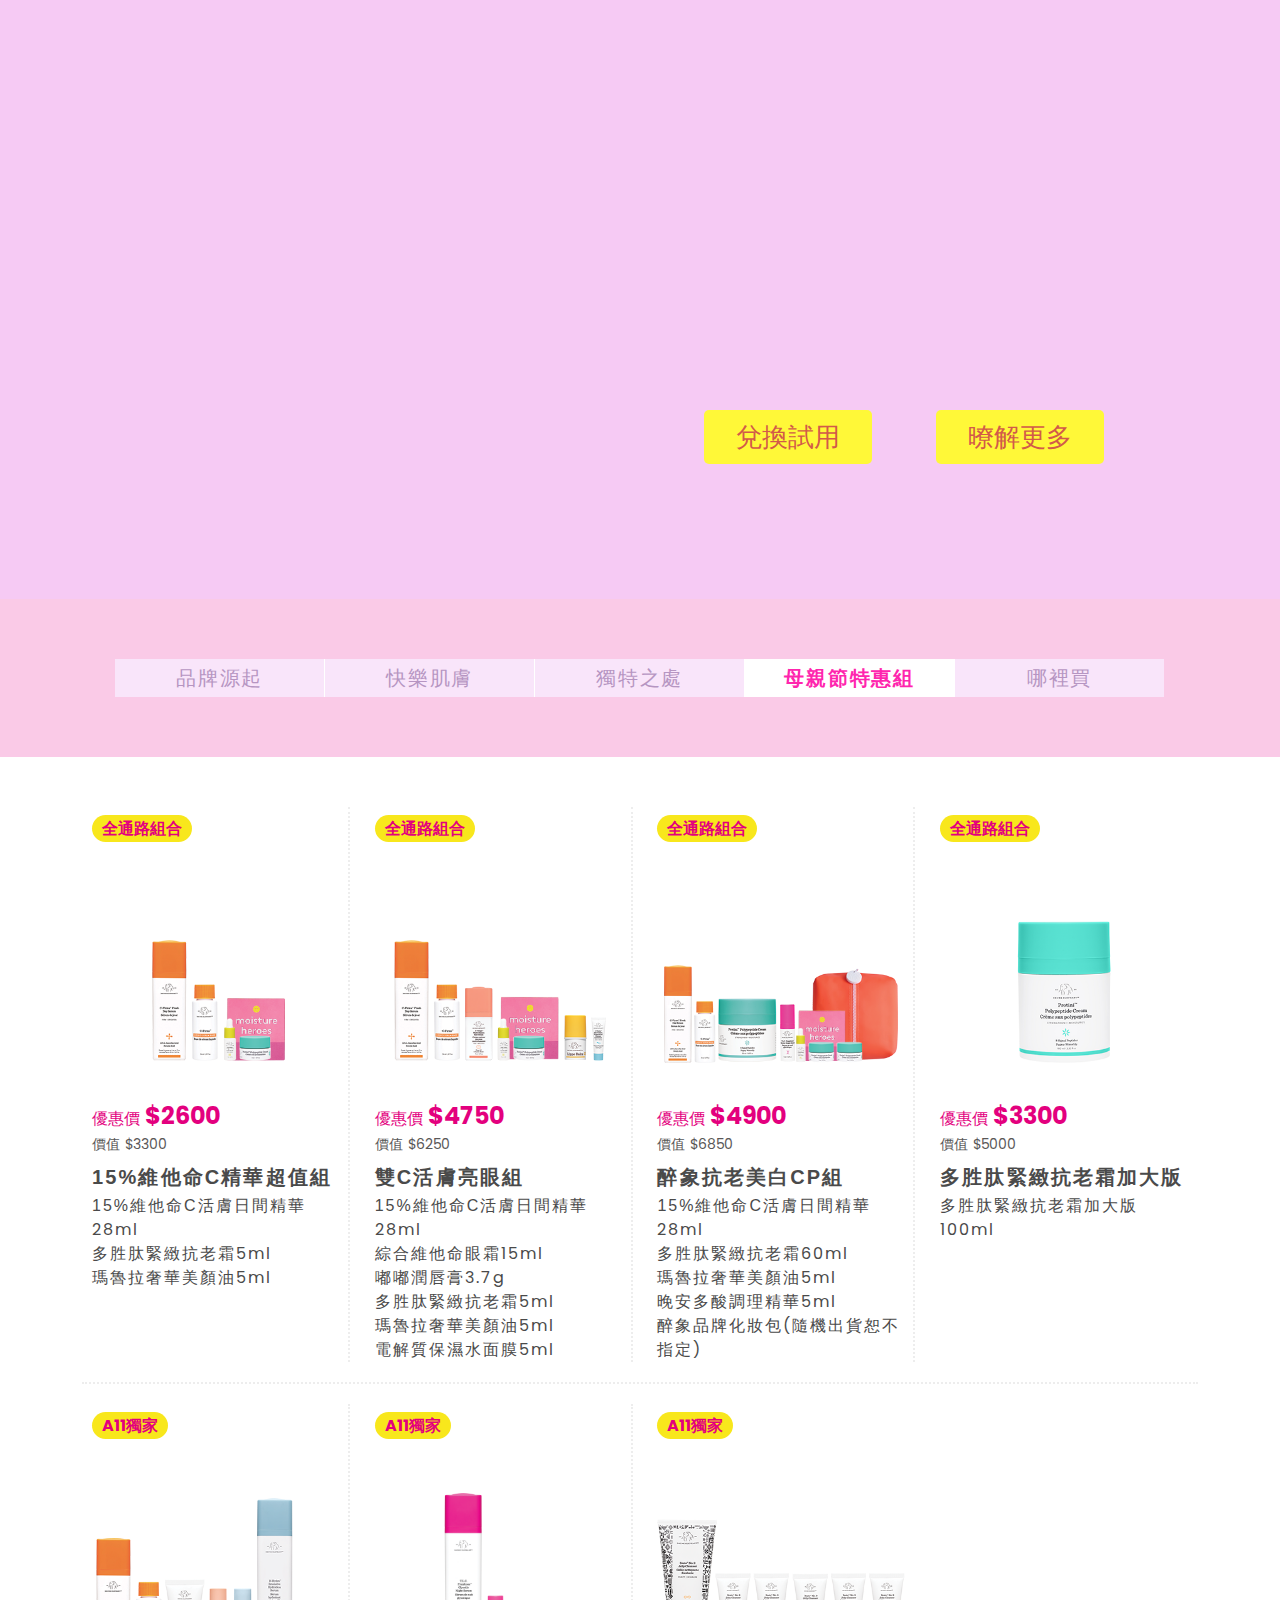
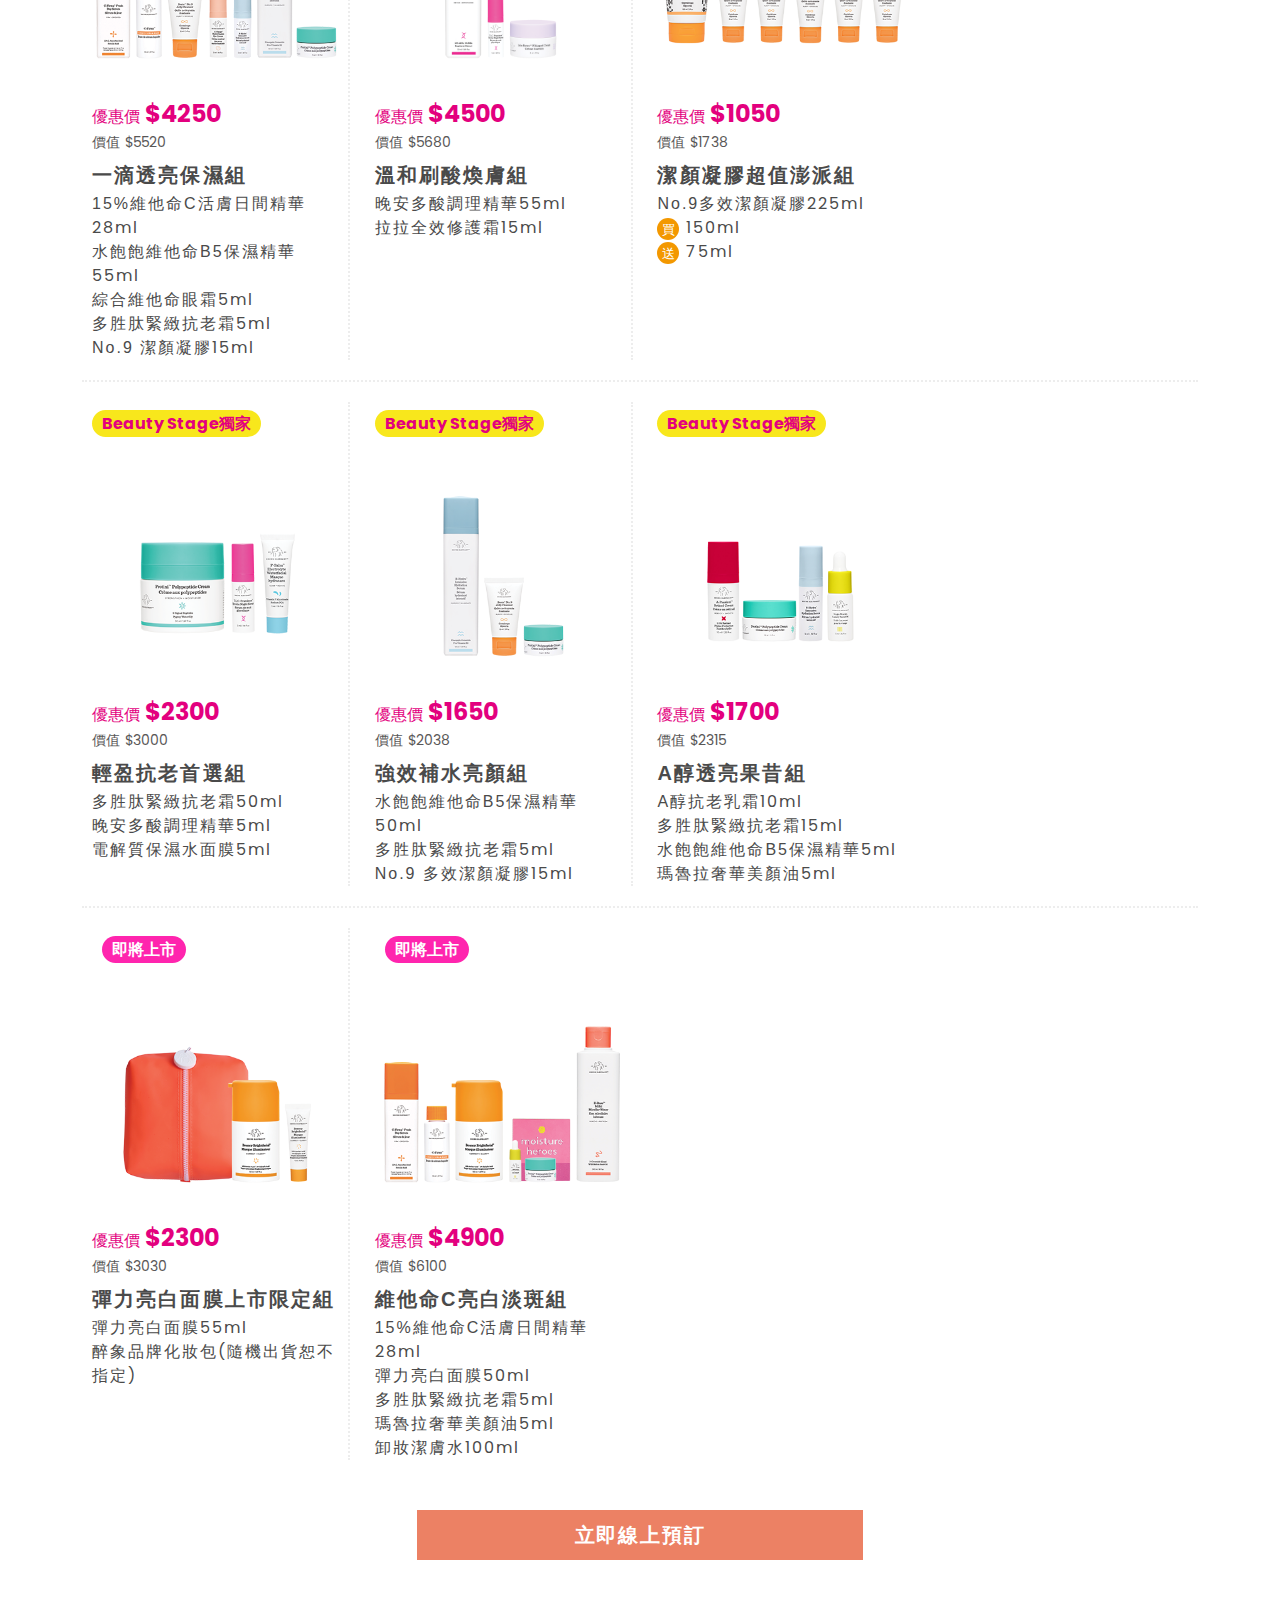
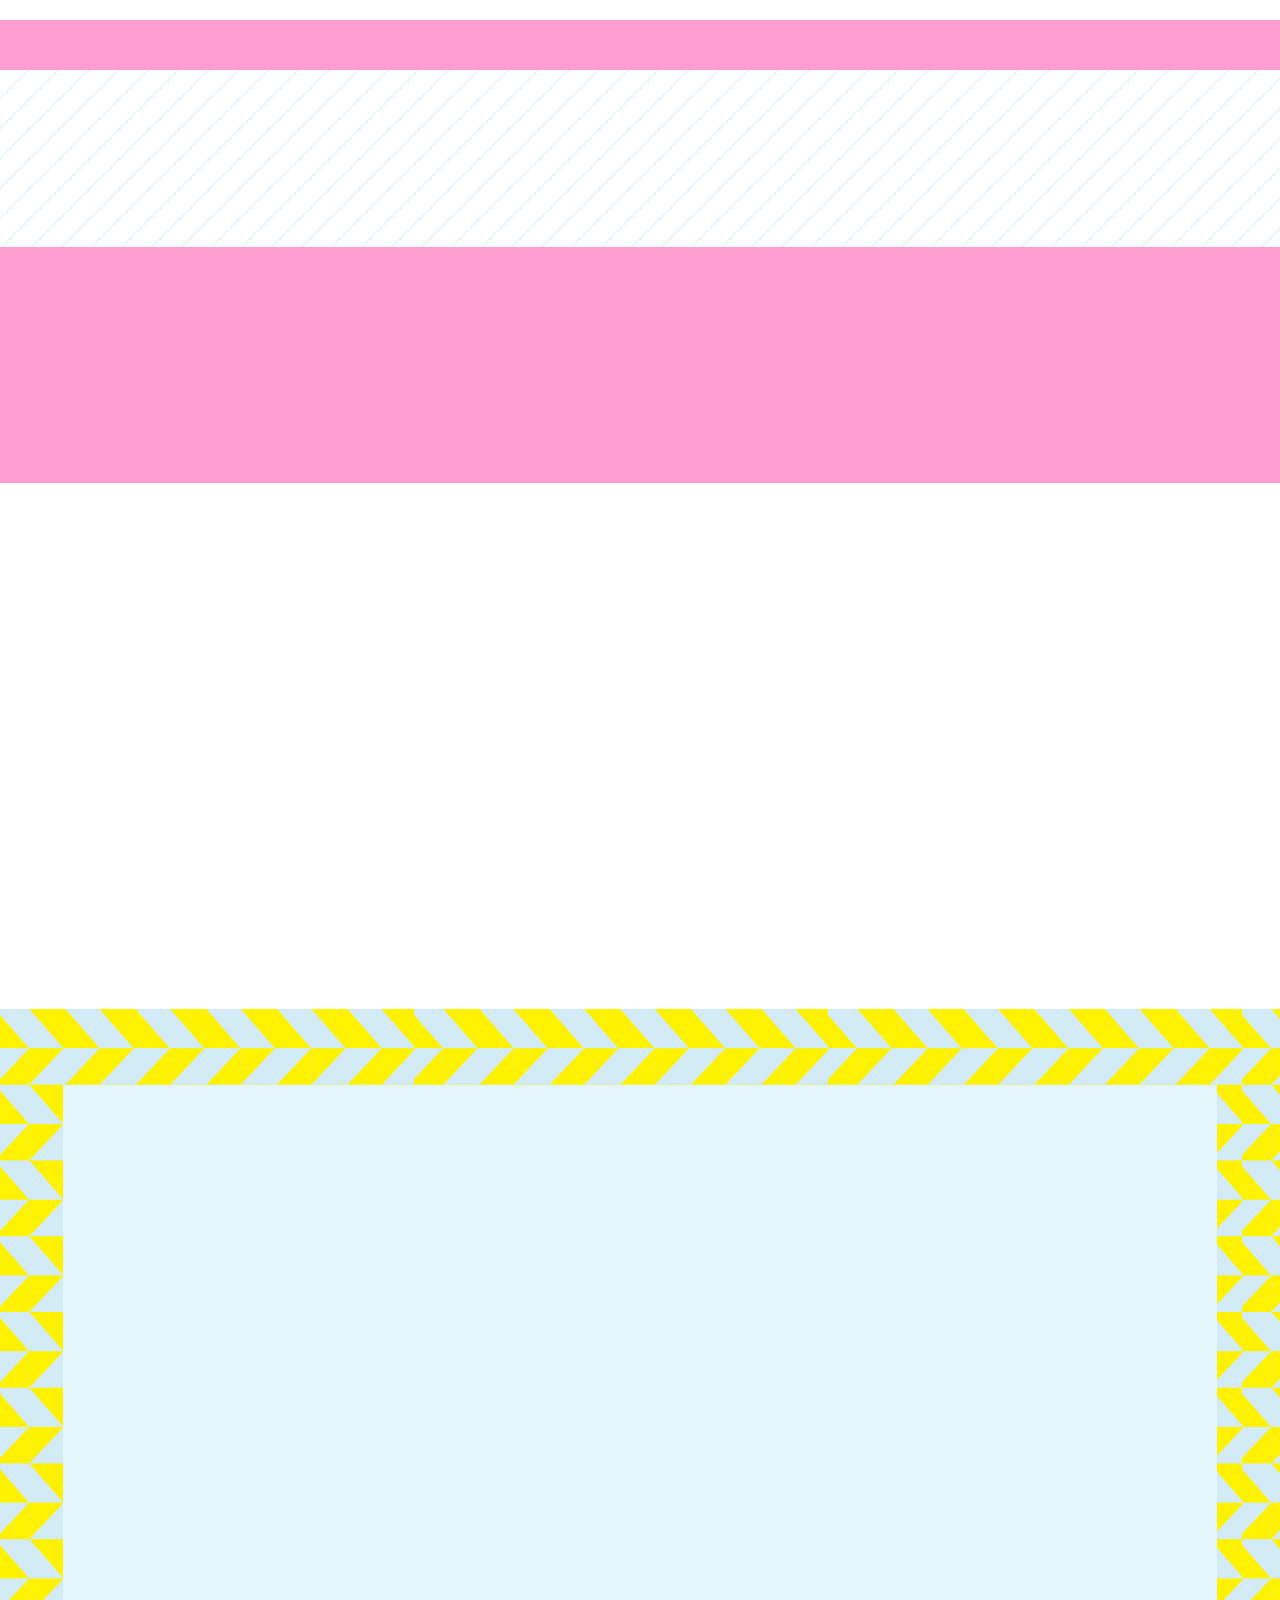
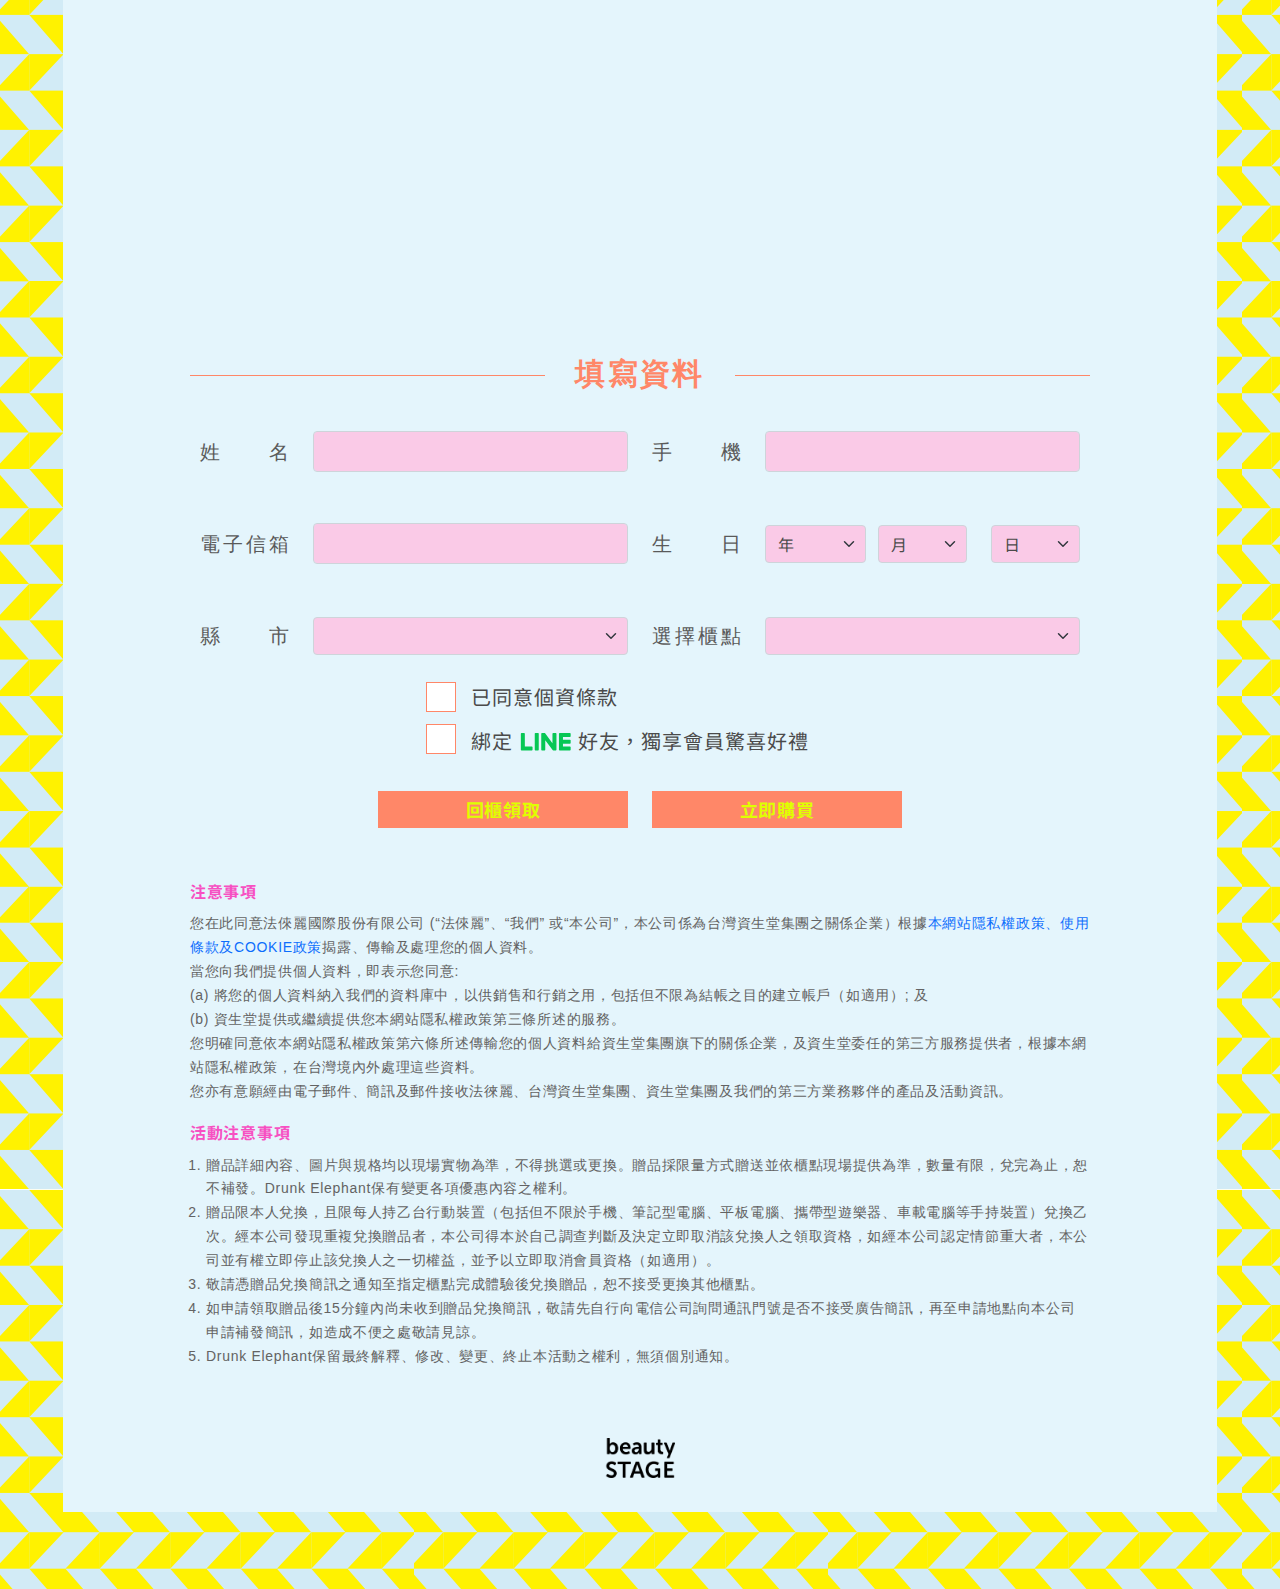
==== commit ca66237b: "Merge branch 'main' of https://github.com/crazyms520/zeus_de_2 into main Merge Main" ====
--- a/index.html
+++ b/index.html
@@ -411,11 +411,35 @@
 						</h2>
 						<div class="contents">
 							<p>No.9多效潔顏凝膠<span class="font-pops">225ml</span></p>
-							<p><img class="buy" src="img/buy.svg"> <span class="font-pops">150ml</span></p>
-							<p><img class="gift" src="img/gif.svg"> <span class="font-pops">75ml</span></p>
-						</div>
-					</div>
-					<div class="special_offer_item"></div>
+							<p><img class="buy" src="img/buy.svg"> <span class="font-pops le35">150ml</span></p>
+							<p><img class="gift" src="img/gif.svg"> <span class="font-pops le35">75ml</span></p>
+						</div>
+					</div>
+
+					<div class="special_offer_item">
+						<div class="pro-show">
+							<div class="tags">
+								<span class="yellow"><span class="font-pops">Beauty Stage<span>獨家</span>
+							</div>
+							<picture>
+								<img src="img/mom030.png" alt="">
+							</picture>
+							<div class="prices">
+								<p class="special_price" title="優惠價">$2300</p>
+								<div class="sub_price">
+									<span class="original_price" title="價值">$3000</span>
+								</div>
+							</div>
+							<h2 class="title">
+								輕盈抗老首選組
+							</h2>
+							<div class="contents">
+								<p>多胜肽緊緻抗老霜<span class="font-pops">50ml</span></p>
+								<p>晚安多酸調理精華<span class="font-pops">5ml</span></p>
+								<p>電解質保濕水面膜<span class="font-pops">5ml</span></p>
+							</div>
+						</div>
+					</div>
 					<!-- 20230309 母親節活動 調整產品內容 end -->
 				</div>
 
@@ -424,75 +448,129 @@
 				<div class="special_offer_items">
 					<!-- 20230309 母親節活動 調整產品內容 start -->
 					<div class="special_offer_item">
-						<div class="tags">
-							<span class="yellow"><span class="font-pops">Beauty Stage<span>獨家</span>
-						</div>
-						<picture>
-							<img src="img/mom030.png" alt="">
-						</picture>
-						<div class="prices">
-							<p class="special_price" title="優惠價">$2300</p>
-							<div class="sub_price">
-								<span class="original_price" title="價值">$3000</span>
-							</div>
-						</div>
-						<h2 class="title">
-							輕盈抗老首選組
-						</h2>
-						<div class="contents">
-							<p>多胜肽緊緻抗老霜<span class="font-pops">50ml</span></p>
-							<p>晚安多酸調理精華<span class="font-pops">5ml</span></p>
-							<p>電解質保濕水面膜<span class="font-pops">5ml</span></p>
+						<div class="pro-none">
+							<div class="tags">
+								<span class="yellow"><span class="font-pops">Beauty Stage<span>獨家</span>
+							</div>
+							<picture>
+								<img src="img/mom030.png" alt="">
+							</picture>
+							<div class="prices">
+								<p class="special_price" title="優惠價">$2300</p>
+								<div class="sub_price">
+									<span class="original_price" title="價值">$3000</span>
+								</div>
+							</div>
+							<h2 class="title">
+								輕盈抗老首選組
+							</h2>
+							<div class="contents">
+								<p>多胜肽緊緻抗老霜<span class="font-pops">50ml</span></p>
+								<p>晚安多酸調理精華<span class="font-pops">5ml</span></p>
+								<p>電解質保濕水面膜<span class="font-pops">5ml</span></p>
+							</div>
+						</div>
+
+						<div class="pro-show">
+							<div class="tags">
+								<span class="yellow"><span class="font-pops">Beauty Stage<span>獨家</span>
+							</div>
+							<picture>
+								<img src="img/mom031.png" alt="">
+							</picture>
+							<div class="prices">
+								<p class="special_price" title="優惠價">$1650</p>
+								<div class="sub_price">
+									<span class="original_price" title="價值">$2038</span>
+								</div>
+							</div>
+							<h2 class="title">
+								強效補水亮顏組
+							</h2>
+							<div class="contents">
+								<p>水飽飽維他命B5保濕精華<span class="font-pops">50ml</span></p>
+								<p>多胜肽緊緻抗老霜<span class="font-pops">5ml</span></p>
+								<p>No.9 多效潔顏凝膠<span class="font-pops">15ml</span></p>
+							</div>
 						</div>
 					</div>
 					
 					<div class="special_offer_item">
-						<div class="tags">
-							<span class="yellow"><span class="font-pops">Beauty Stage<span>獨家</span>
-						</div>
-						<picture>
-							<img src="img/mom031.png" alt="">
-						</picture>
-						<div class="prices">
-							<p class="special_price" title="優惠價">$1650</p>
-							<div class="sub_price">
-								<span class="original_price" title="價值">$2038</span>
-							</div>
-						</div>
-						<h2 class="title">
-							強效補水亮顏組
-						</h2>
-						<div class="contents">
-							<p>水飽飽維他命B5保濕精華<span class="font-pops">50ml</span></p>
-							<p>多胜肽緊緻抗老霜<span class="font-pops">5ml</span></p>
-							<p>No.9 多效潔顏凝膠<span class="font-pops">15ml</span></p>
-						</div>
-					</div>
+						<div class="pro-none">
+							<div class="tags">
+								<span class="yellow"><span class="font-pops">Beauty Stage<span>獨家</span>
+							</div>
+							<picture>
+								<img src="img/mom031.png" alt="">
+							</picture>
+							<div class="prices">
+								<p class="special_price" title="優惠價">$1650</p>
+								<div class="sub_price">
+									<span class="original_price" title="價值">$2038</span>
+								</div>
+							</div>
+							<h2 class="title">
+								強效補水亮顏組
+							</h2>
+							<div class="contents">
+								<p>水飽飽維他命B5保濕精華<span class="font-pops">50ml</span></p>
+								<p>多胜肽緊緻抗老霜<span class="font-pops">5ml</span></p>
+								<p>No.9 多效潔顏凝膠<span class="font-pops">15ml</span></p>
+							</div>
+						</div>
+
+						<div class="pro-show">
+							<div class="tags">
+								<span class="yellow"><span class="font-pops">Beauty Stage<span>獨家</span>
+							</div>
+							<picture>
+								<img src="img/mom032.png" alt="">
+							</picture>
+							<div class="prices">
+								<p class="special_price" title="優惠價">$1700</p>
+								<div class="sub_price">
+									<span class="original_price" title="價值">$2315</span>
+								</div>
+							</div>
+							<h2 class="title">
+								A醇透亮果昔組
+							</h2>
+							<div class="contents">
+								<p>A醇抗老乳霜<span class="font-pops">10ml</span></p>
+								<p>多胜肽緊緻抗老霜<span class="font-pops">15ml</span></p>
+								<p>水飽飽維他命B5保濕精華<span class="font-pops">5ml</span></p>
+								<p>瑪魯拉奢華美顏油<span class="font-pops">5ml</span></p>
+							</div>
+						</div>
+					</div>
+
 					
-					<div class="special_offer_item">
-						<div class="tags">
-							<span class="yellow"><span class="font-pops">Beauty Stage<span>獨家</span>
-						</div>
-						<picture>
-							<img src="img/mom032.png" alt="">
-						</picture>
-						<div class="prices">
-							<p class="special_price" title="優惠價">$1700</p>
-							<div class="sub_price">
-								<span class="original_price" title="價值">$2315</span>
-							</div>
-						</div>
-						<h2 class="title">
-							A醇透亮果昔組
-						</h2>
-						<div class="contents">
-							<p>A醇抗老乳霜<span class="font-pops">10ml</span></p>
-							<p>多胜肽緊緻抗老霜<span class="font-pops">15ml</span></p>
-							<p>水飽飽維他命B5保濕精華<span class="font-pops">5ml</span></p>
-							<p>瑪魯拉奢華美顏油<span class="font-pops">5ml</span></p>
-						</div>
-					</div>
-					<div class="special_offer_item"></div>
+					<div class="special_offer_item pro-none">
+
+							<div class="tags">
+								<span class="yellow"><span class="font-pops">Beauty Stage<span>獨家</span>
+							</div>
+							<picture>
+								<img src="img/mom032.png" alt="">
+							</picture>
+							<div class="prices">
+								<p class="special_price" title="優惠價">$1700</p>
+								<div class="sub_price">
+									<span class="original_price" title="價值">$2315</span>
+								</div>
+							</div>
+							<h2 class="title">
+								A醇透亮果昔組
+							</h2>
+							<div class="contents">
+								<p>A醇抗老乳霜<span class="font-pops">10ml</span></p>
+								<p>多胜肽緊緻抗老霜<span class="font-pops">15ml</span></p>
+								<p>水飽飽維他命B5保濕精華<span class="font-pops">5ml</span></p>
+								<p>瑪魯拉奢華美顏油<span class="font-pops">5ml</span></p>
+							</div>
+
+					</div>
+					<div class="special_offer_item pro-none"></div>
 					<!-- 20230309 母親節活動 調整產品內容 end -->
 				</div>
 
@@ -553,7 +631,7 @@
 				</div>
 
 				<div class="buy_now">
-					<a href="#" target="_blank" class="">搶先預購</a>
+					<a href=" https://jbeauty.com.tw/vH4wpq" target="_blank" class="">立即線上預訂</a>
 				</div>
 			</div>			
 		</div>
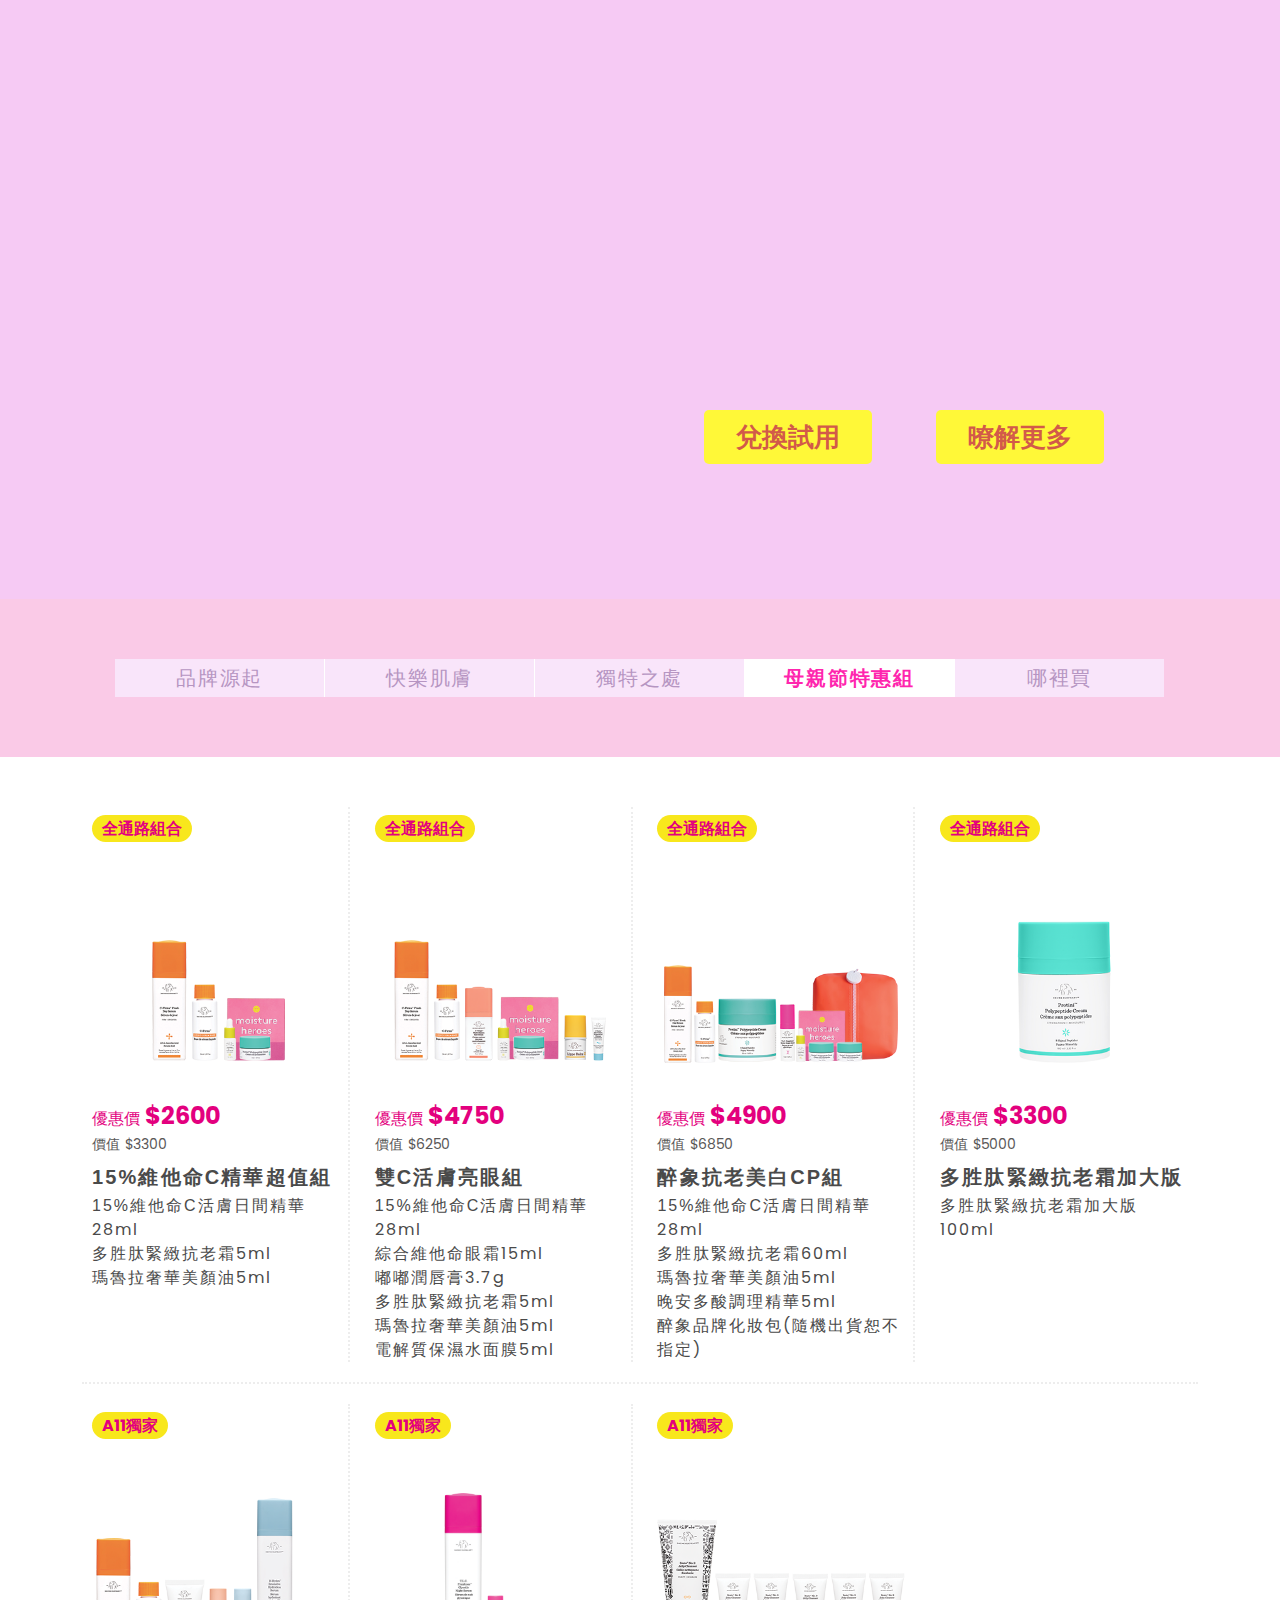
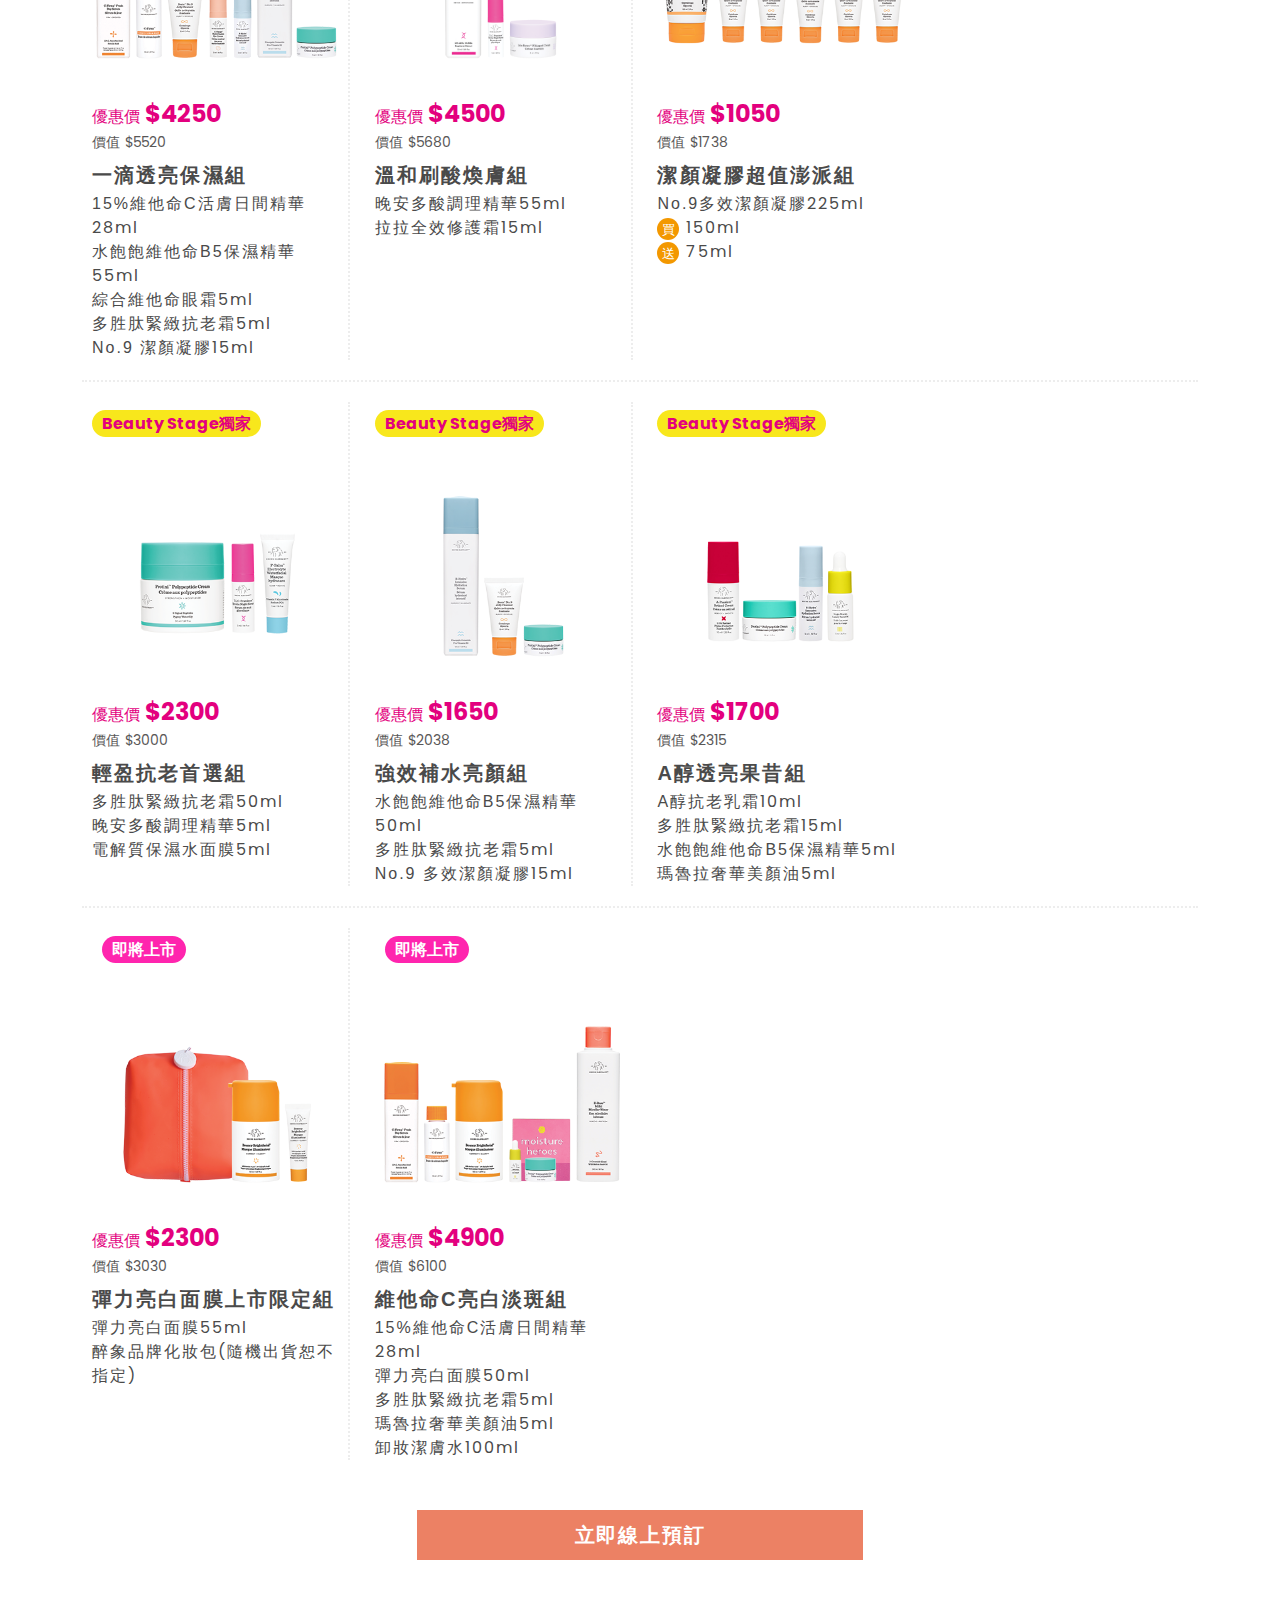
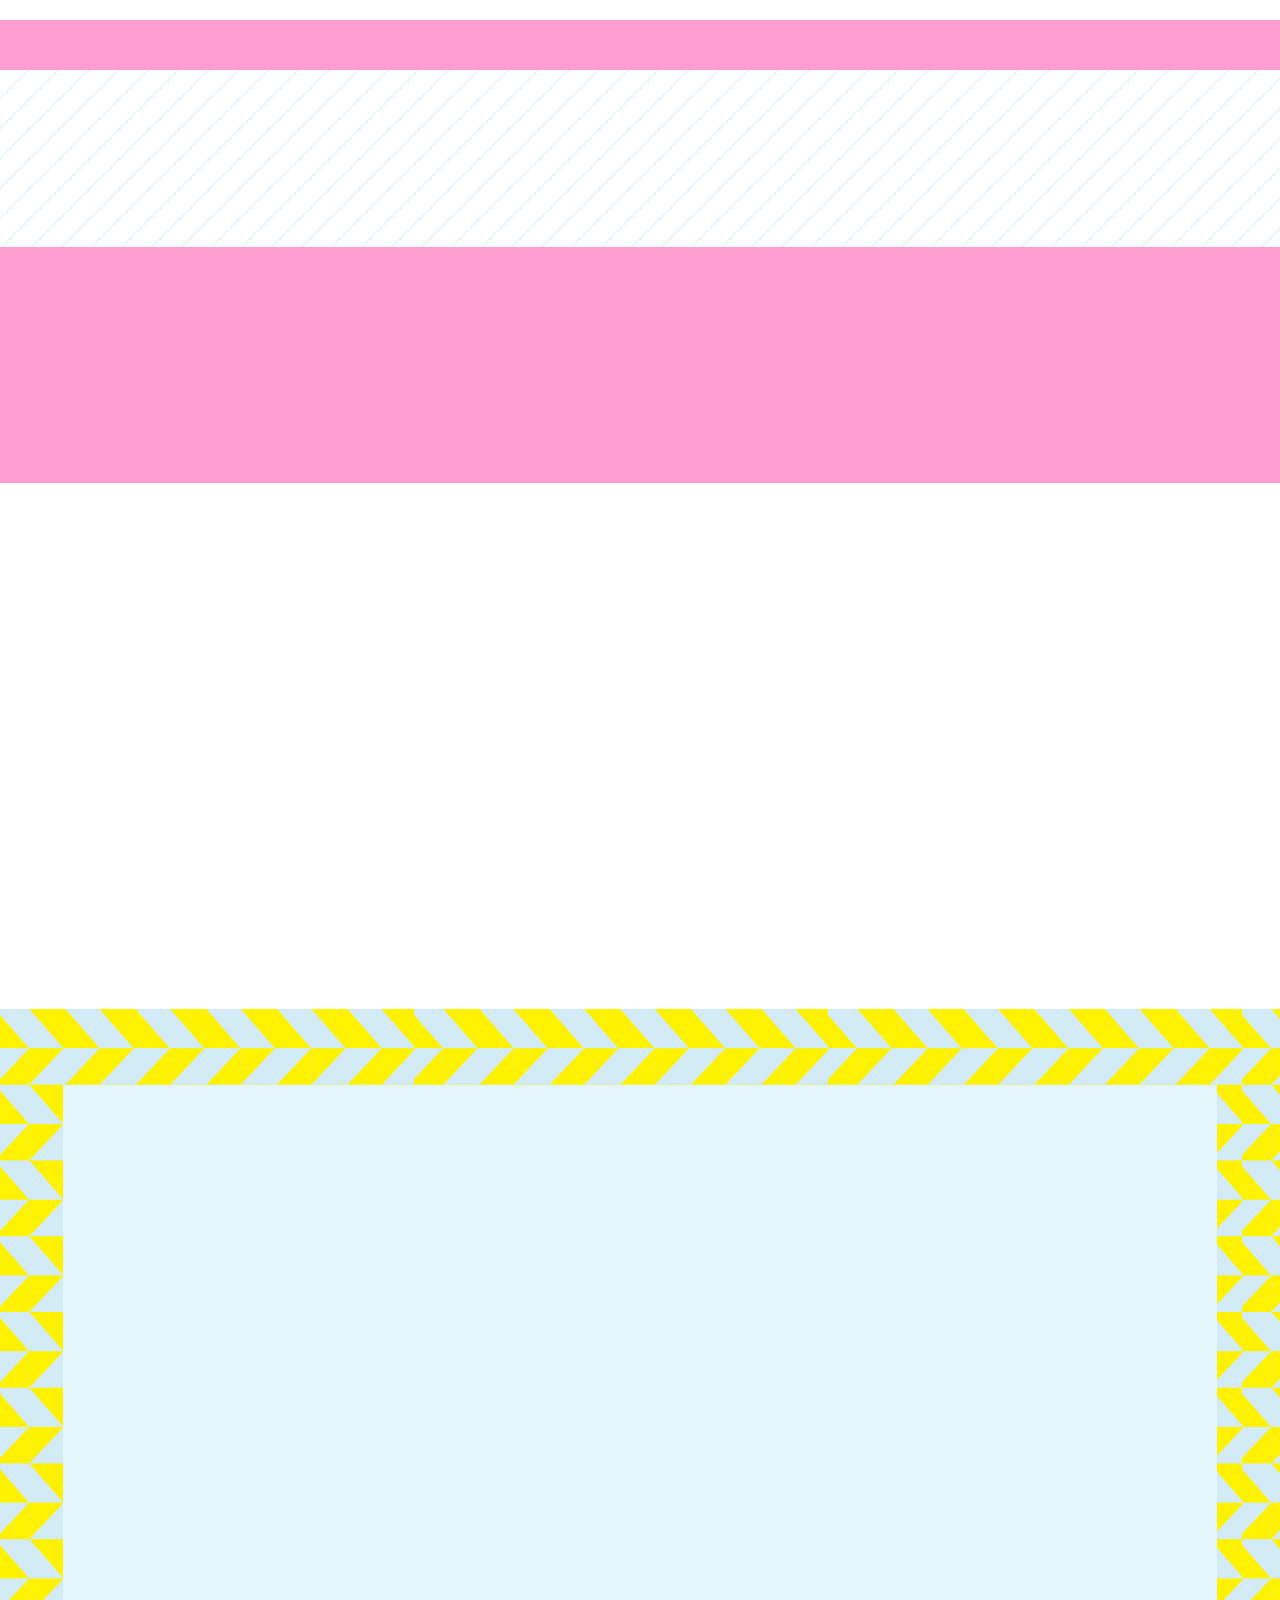
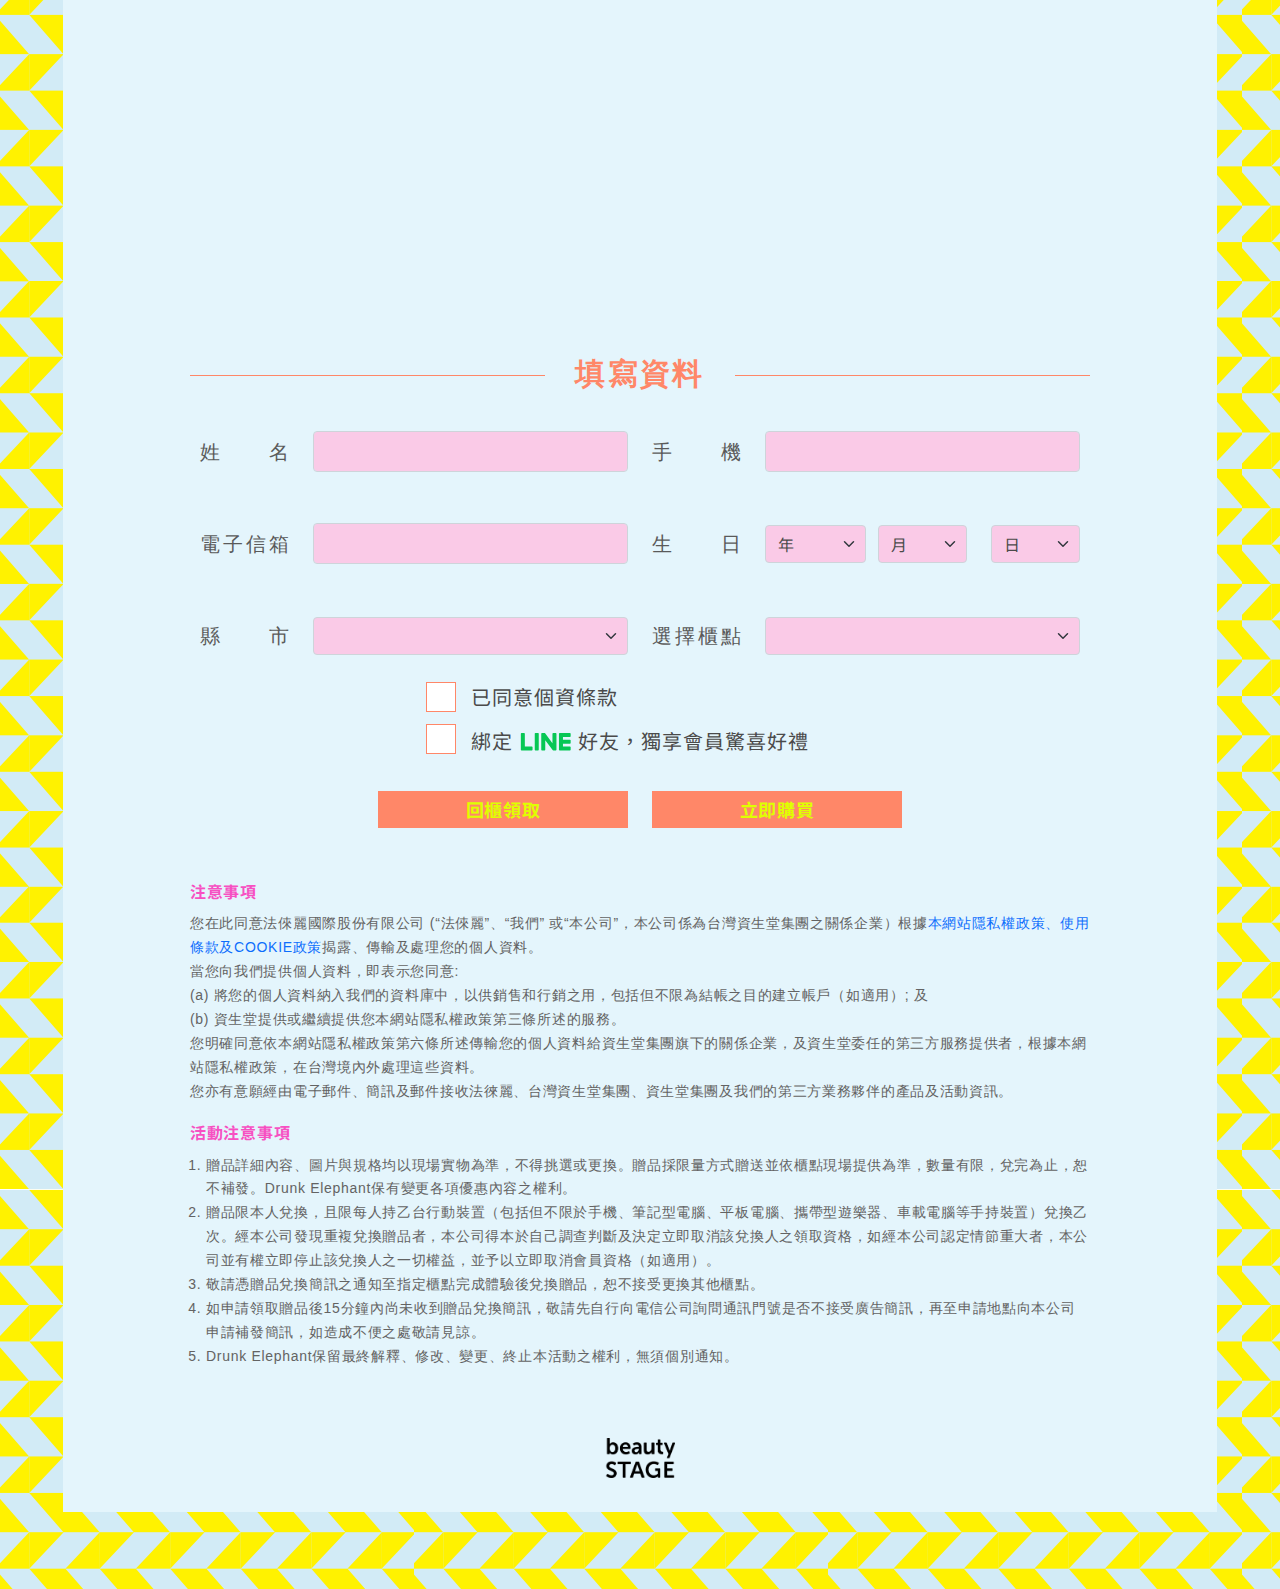
==== commit d19081ac: "DE 整理註解、banner 手機版按鈕改為一行" ====
--- a/index.html
+++ b/index.html
@@ -56,9 +56,8 @@
 			</div>
 		</section>
 	</header>
-	<!-- 20230309 母親節活動 拿掉 drunk_color start  -->
+	<!-- 20230309 母親節活動 拿掉 drunk_color  -->
 	<section class="navbar">
-	<!-- 20230309 母親節活動 拿掉 drunk_color start  -->
 		<div class="container d-inline-block">
 			<ul class="nav justify-content-center">
 				<li class="nav-item brand-origin-show">
@@ -78,11 +77,9 @@
 				<li class="nav-item where-buy-show">
 					<span class="nav-link">哪裡買</span>
 				</li>
-				<!-- 20230309 母親節活動 navbar 文字 start -->
-				<!-- <li class="nav-item drunk-star-show">
-					<span class="nav-link active">15%維他命C精華</span>
-				</li> -->
-				<!-- 20230309 母親節活動 navbar 文字 end -->
+				<!-- 20230309 母親節活動 拿掉 drunk-star start -->
+				<!-- 20230309 母親節活動 拿掉 drunk-star end -->
+				
 			</ul>
 		</div>
 	</section>
@@ -238,7 +235,6 @@
 			</div>
 		</div>
 	</section>
-
   
 	<section id="special-offer" class="special-offer">
 		<div class="so_s1">	
@@ -342,8 +338,6 @@
 					<!-- 20230309 母親節活動 調整產品內容 end-->
 				</div>
 
-
-
 				<div class="special_offer_items">
 					<!-- 20230309 母親節活動 調整產品內容 start -->
 					<div class="special_offer_item">
@@ -443,8 +437,6 @@
 					<!-- 20230309 母親節活動 調整產品內容 end -->
 				</div>
 
-
-
 				<div class="special_offer_items">
 					<!-- 20230309 母親節活動 調整產品內容 start -->
 					<div class="special_offer_item">
@@ -543,7 +535,6 @@
 							</div>
 						</div>
 					</div>
-
 					
 					<div class="special_offer_item pro-none">
 
@@ -695,62 +686,9 @@
 		</div>
 	</section>
 
-	<section id="drunk-star" class="drunk-star">
-		<div class="ds_s1">
-			<div class="container">
-				<div class="slider_for">
-					<div class="goDownBtnBox">
-						<span class="goDownBtn">
-							<svg xmlns="http://www.w3.org/2000/svg" width="16" height="16" fill="currentColor" class="bi bi-arrow-down-circle" viewBox="0 0 16 16">
-								<path fill-rule="evenodd" d="M1 8a7 7 0 1 0 14 0A7 7 0 0 0 1 8zm15 0A8 8 0 1 1 0 8a8 8 0 0 1 16 0zM8.5 4.5a.5.5 0 0 0-1 0v5.793L5.354 8.146a.5.5 0 1 0-.708.708l3 3a.5.5 0 0 0 .708 0l3-3a.5.5 0 0 0-.708-.708L8.5 10.293V4.5z"/>
-							</svg>
-						</span>
-					</div>
-					<div class="slider_for_item">
-						<picture>
-							<img src="img/Cfirma_01.jpg" alt="">
-						</picture>
-					</div>
-					<div class="slider_for_item">
-						<picture>
-							<img src="img/Cfirma_02.jpg" alt="">
-						</picture>
-					</div>
-					<div class="slider_for_item">
-						<picture>
-							<img src="img/Cfirma_03.jpg" alt="">
-						</picture>
-					</div>
-					<div class="slider_for_item">
-						<picture>
-							<img src="img/Cfirma_04.jpg" alt="">
-						</picture>
-					</div>
-					<div class="slider_for_item">
-						<picture>
-							<img src="img/Cfirma_05.jpg" alt="">
-						</picture>
-						<iframe width="" height="" src="https://www.youtube.com/embed/O8_g8JSqS8M" title="YouTube video player" frameborder="0" allow="accelerometer; autoplay; clipboard-write; encrypted-media; gyroscope; picture-in-picture; web-share" allowfullscreen></iframe>
-					</div>
-					<div class="slider_for_item">
-						<picture>
-							<img src="img/Cfirma_06.jpg" alt="">
-						</picture>
-					</div>
-					<div class="slider_for_item">
-						<picture>
-							<img src="img/Cfirma_07.jpg" alt="">
-						</picture>
-					</div>
-					<div class="slider_for_item">
-						<picture>
-							<img src="img/Cfirma_08.jpg" alt="">
-						</picture>
-					</div>
-				</div>
-			</div>
-		</div>
-	</section>
+	<!-- 20230309 母親節活動 拿掉 drunk-star start -->
+	<!-- 20230309 母親節活動 拿掉 drunk-star end -->
+
 
 	<section class="mixing">
 		<div class="title">
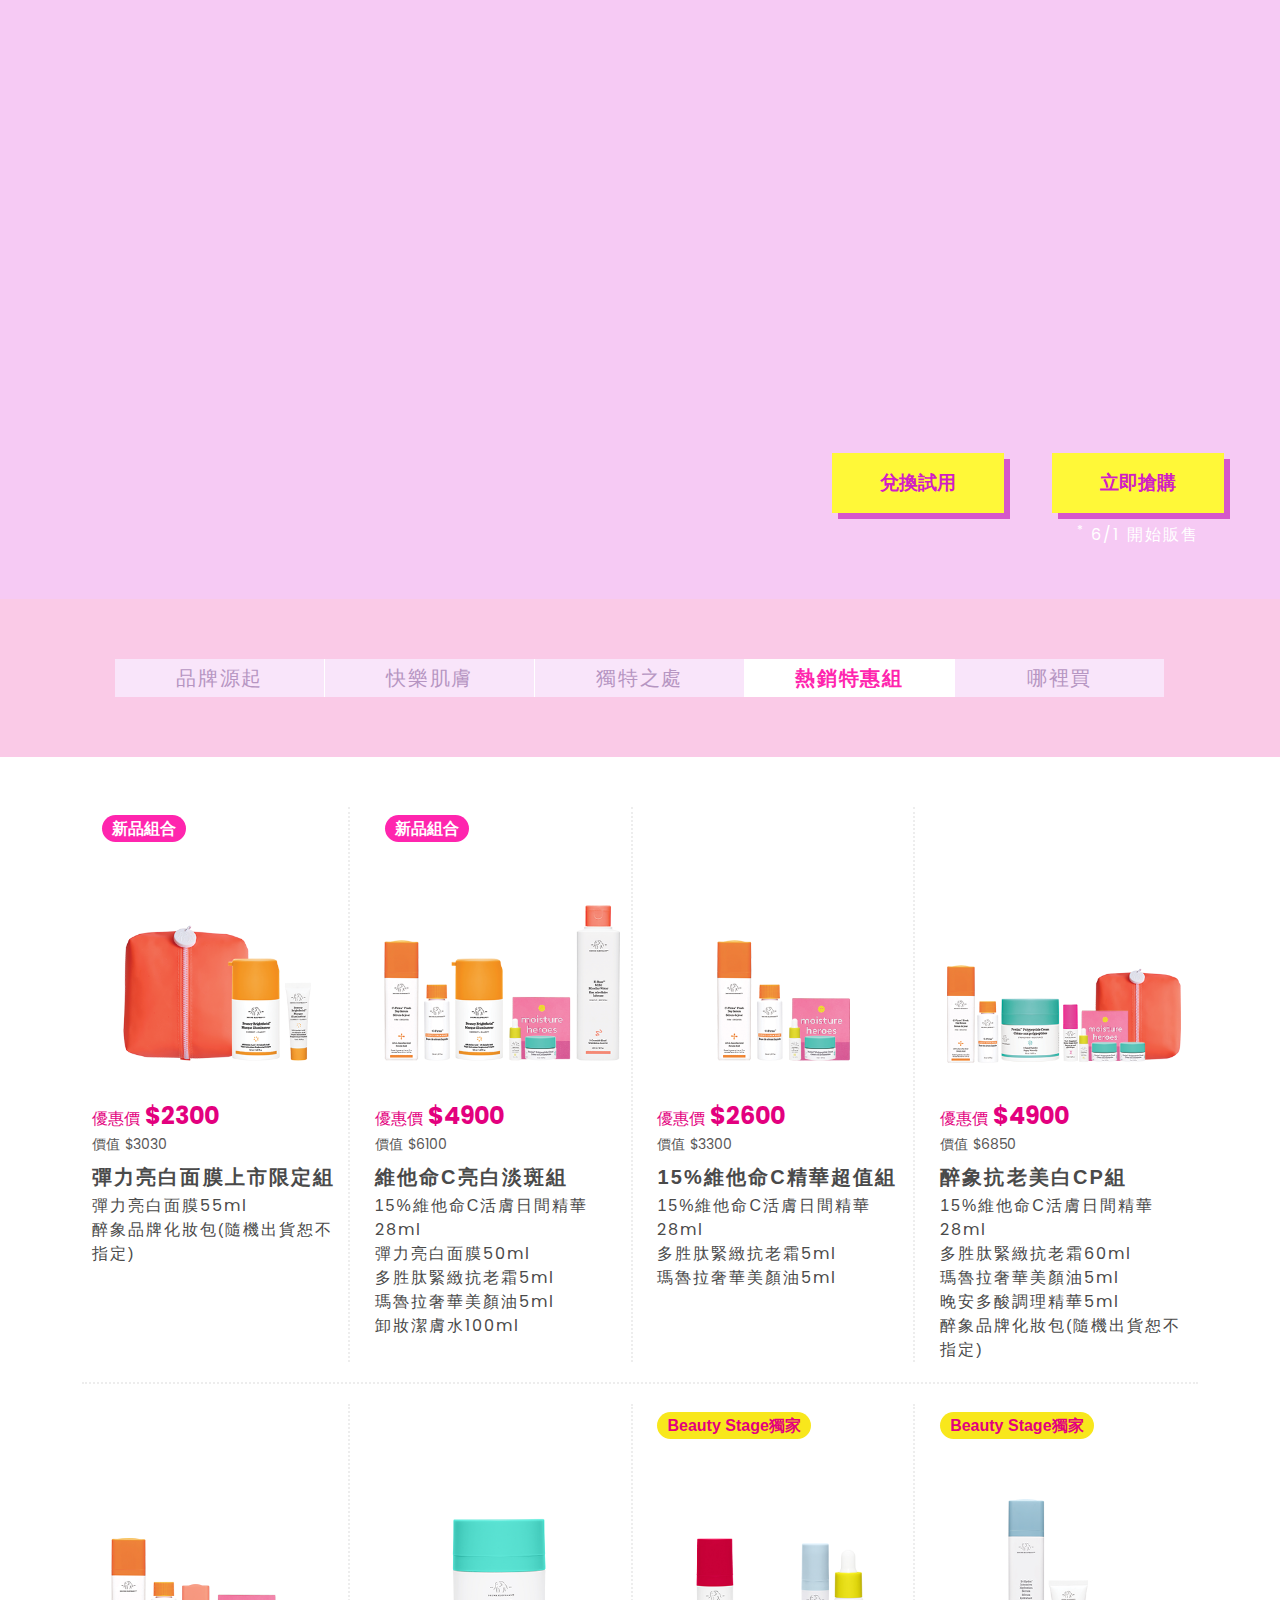
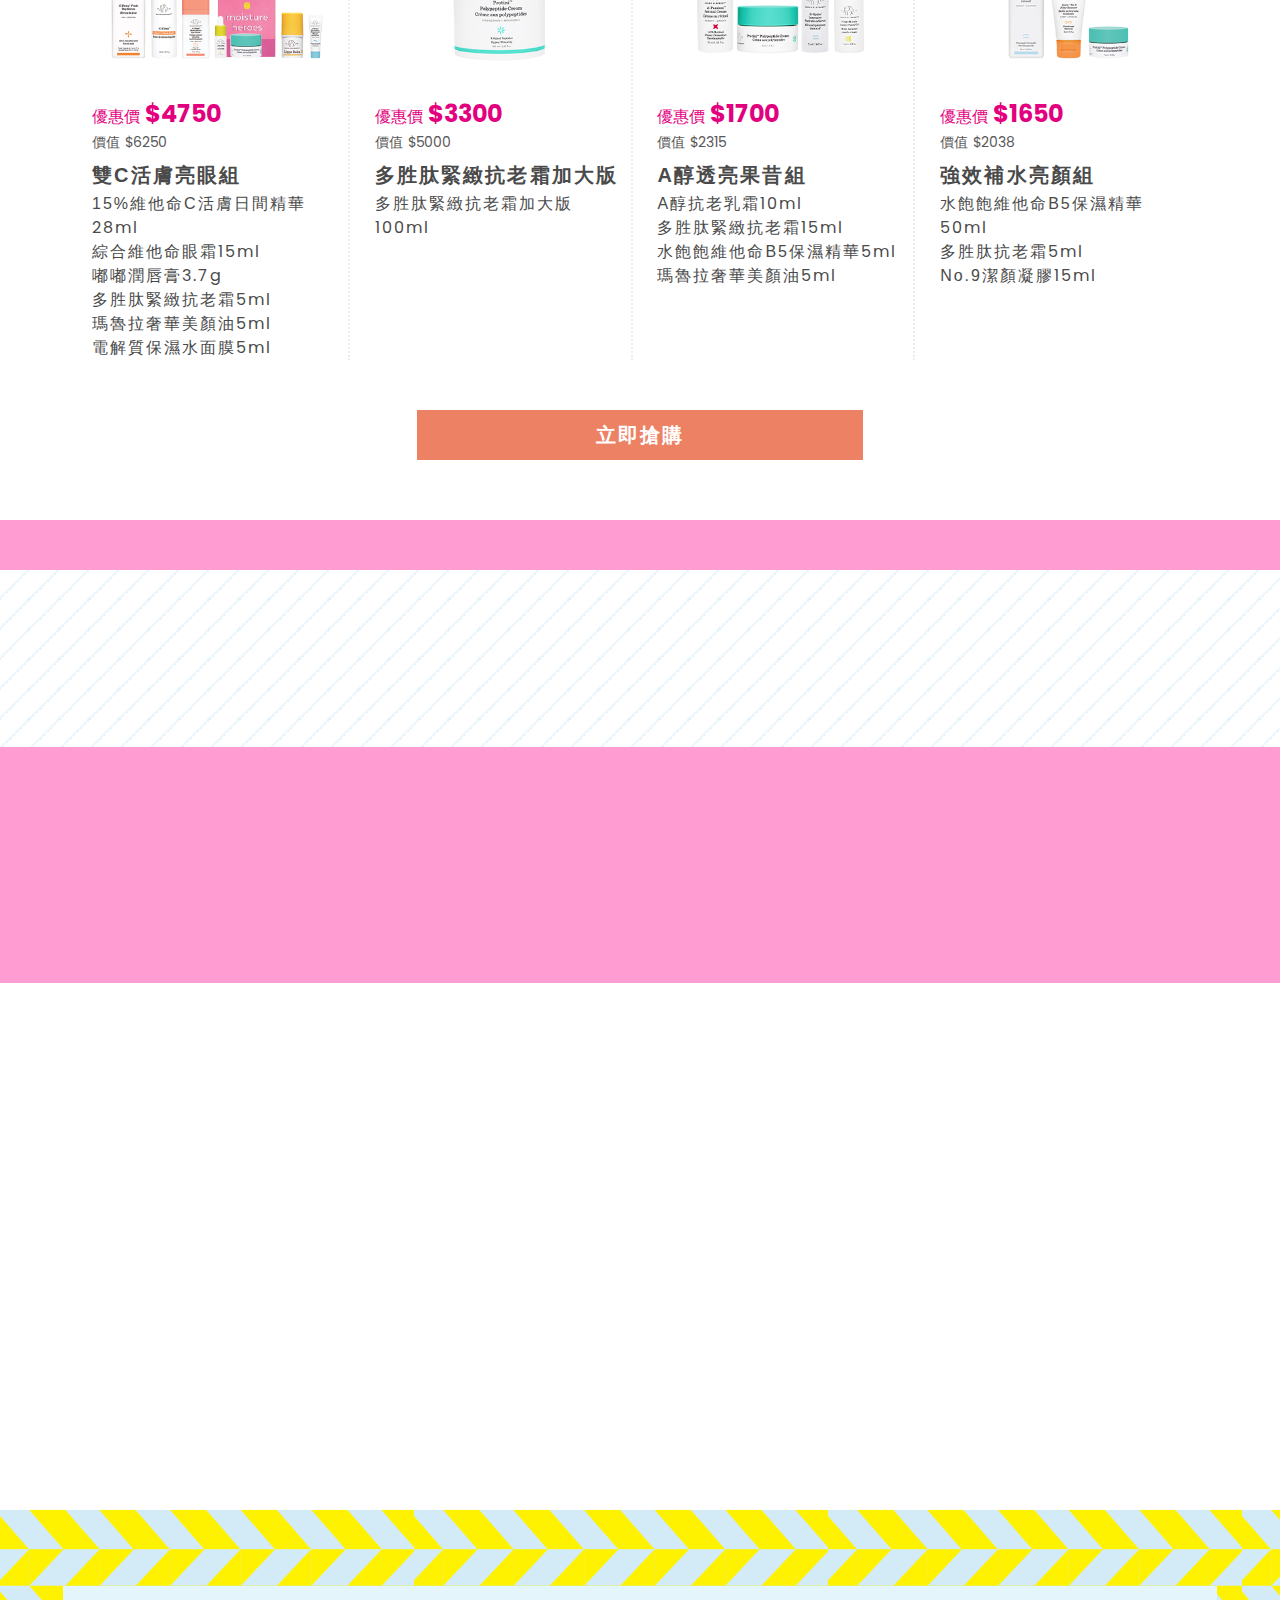
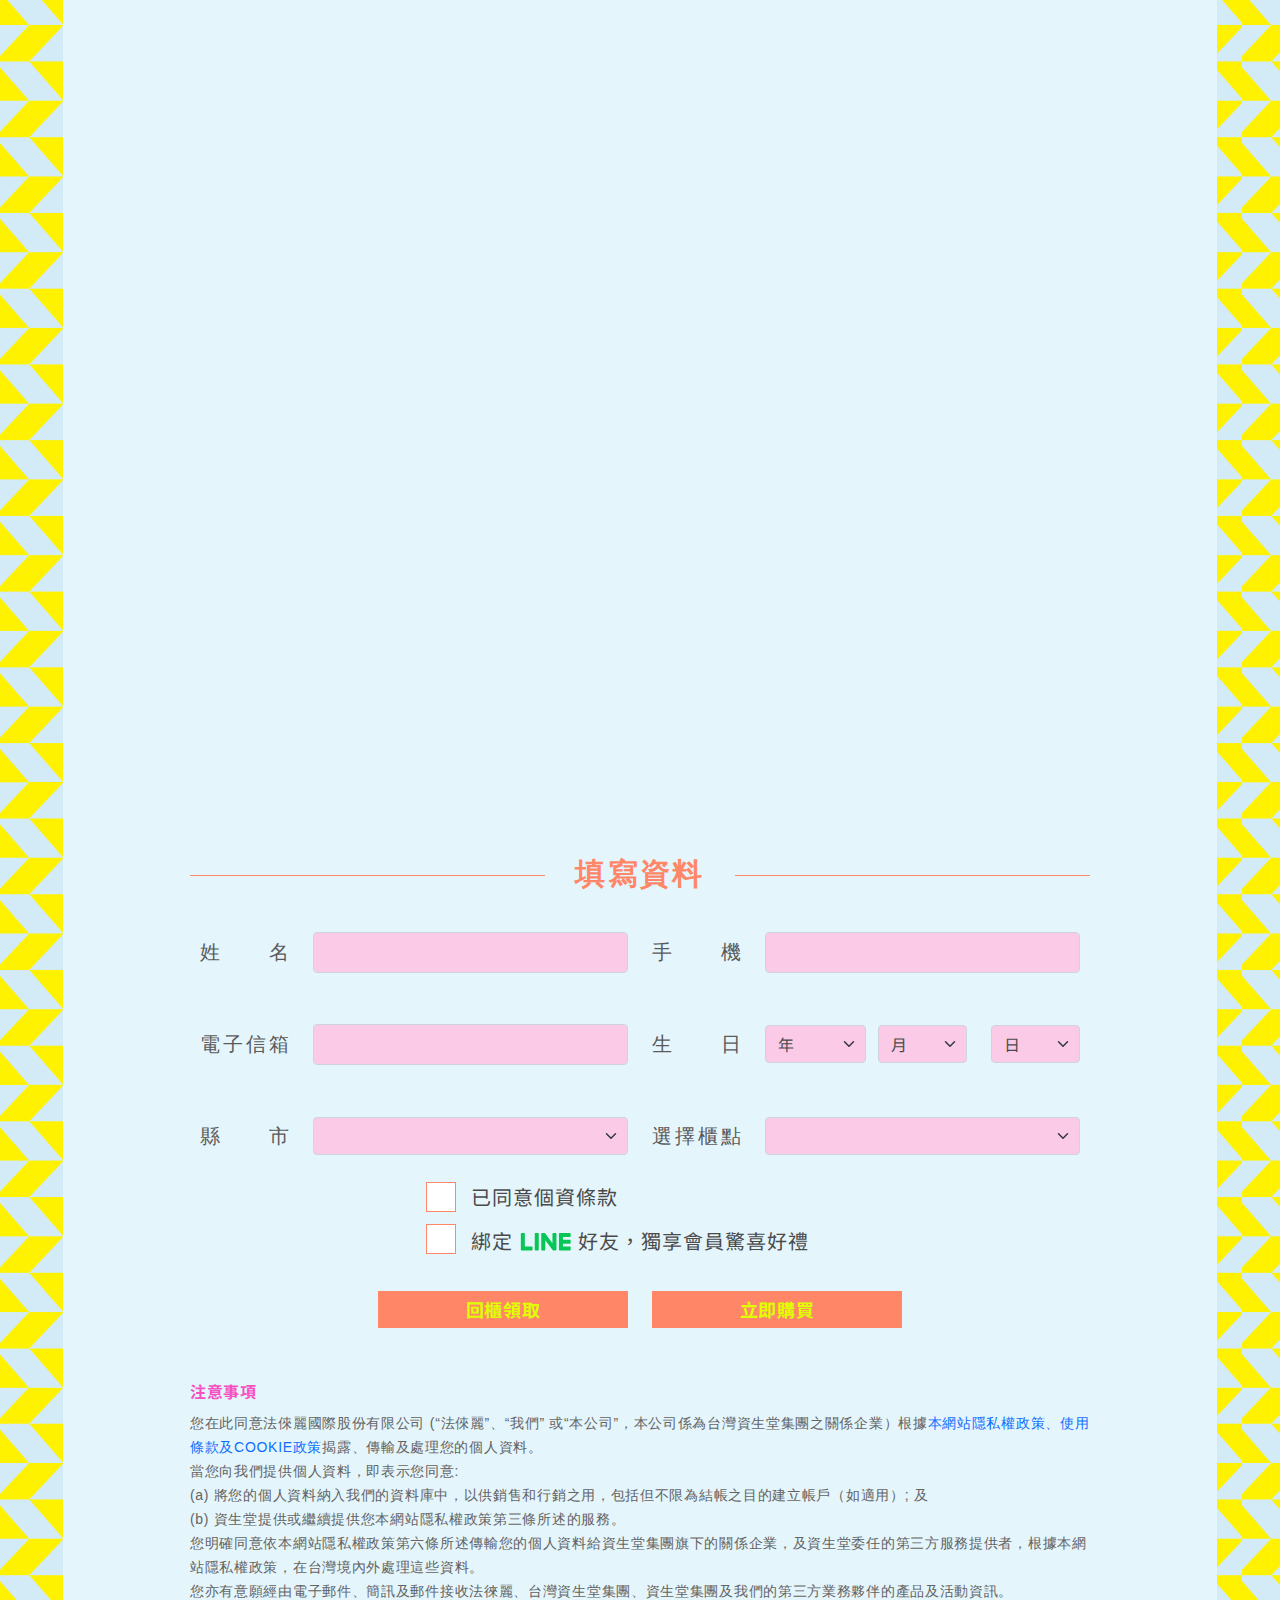
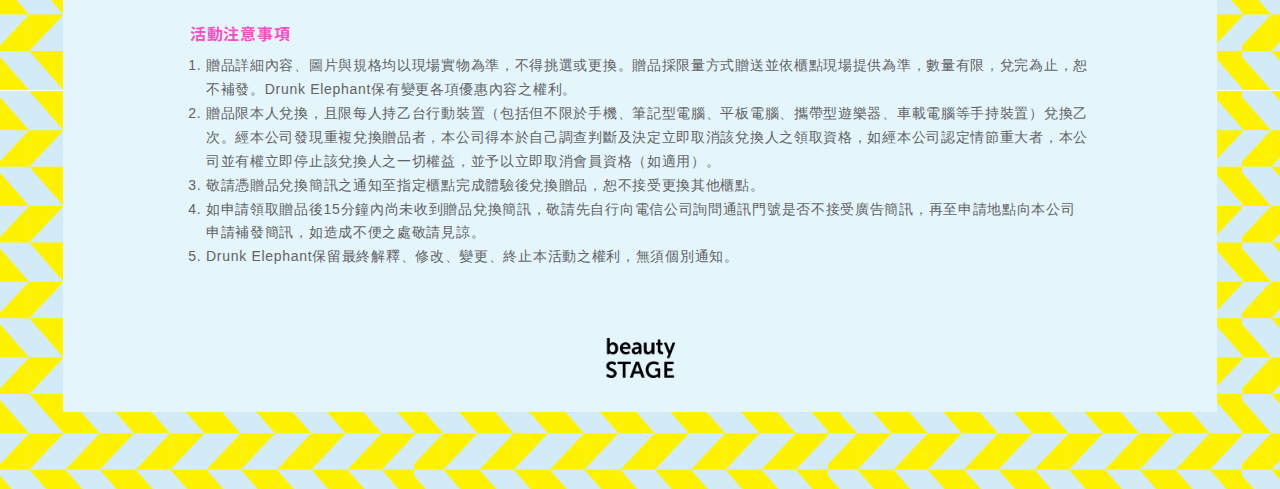
==== commit adaeea4c: "DE 0519 小改版 Banner 按鈕文字調整、新增附註文字、按鈕位置調整、更換手機版 Banner 圖片" ====
--- a/index.html
+++ b/index.html
@@ -10,9 +10,7 @@
 	<link rel="stylesheet" type="text/css" href="css/slick-theme.css">	
 	<link rel="stylesheet" type="text/css" href="css/slick.css">	
 	<link rel="stylesheet" type="text/css" href="css/icon.css">
-	<!-- 20230309 母親節活動 調整 css 檔案 start -->
 	<link rel="stylesheet" type="text/css" href="css/public.css">
-	<!-- 20230309 母親節活動 調整 css 檔案 end -->
 	<link rel="preconnect" href="https://fonts.googleapis.com">
 	<link rel="preconnect" href="https://fonts.gstatic.com" crossorigin>
 	<link href="https://fonts.googleapis.com/css2?family=Lato:wght@400;900&family=Noto+Sans+TC:wght@400;700&family=Poppins:wght@400;700&family=Roboto&display=swap" rel="stylesheet">
@@ -40,23 +38,29 @@
 			<h1 class="text-hidden">醉強護膚 隨性顛覆</h1>
 			<div class="banner_box_w">
 				<picture class="fade-in">
-					<!-- 20230309 母親節活動 調整 kv start -->
-					<source srcset="img/banner_0309_m.jpg 2x" media="(max-width: 450px)">
-					<img src="img/banner_0309.jpg" alt="">
-					<!-- 20230309 母親節活動 調整 kv end -->
+					<!-- 20230519 熱銷特惠組 kv start -->
+					<source srcset="img/banner_0519_m2.png 2x" media="(max-width: 450px)">
+					<img src="img/banner_0519.jpg" alt="">
+					<!-- 20230519 熱銷特惠組 調整 kv end -->
 				</picture>
-				<div class="banner_btn_box">
-					<div class="banner_btn btn_1">
-						<span>兌換試用</span>
-					</div>
-					<div class="banner_btn btn_2">
-						<a href="https://www.momoshop.com.tw/goods/GoodsDetail.jsp?i_code=10762908&str_category_code=2174500014&ctype=B&Area=DgrpCategory&sourcePageType=4" target="_blank">暸解更多</a>
+				<div class="banner_btn_boxs">
+					<div class="banner_btn_box">
+						<div class="banner_btn btn_1">
+							<span>兌換試用</span>
+						</div>
+					</div>
+					
+					<div class="banner_btn_box">
+						<div class="banner_btn btn_2">
+							<a href="https://www.momoshop.com.tw/goods/GoodsDetail.jsp?i_code=10762908&str_category_code=2174500014&ctype=B&Area=DgrpCategory&sourcePageType=4" target="_blank">立即搶購</a>
+						</div>
+						<span class="tip"><span class="font-pops"><sup>*</sup> 6/1</span> 開始販售</span>
 					</div>
 				</div>
 			</div>
 		</section>
 	</header>
-	<!-- 20230309 母親節活動 拿掉 drunk_color  -->
+
 	<section class="navbar">
 		<div class="container d-inline-block">
 			<ul class="nav justify-content-center">
@@ -69,16 +73,15 @@
 				<li class="nav-item special-feature-show">
 					<span class="nav-link">獨特之處</span>
 				</li>
-				<!-- 20230309 母親節活動 navbar 文字 start -->
+				<!-- 20230519 熱銷特惠組 navbar 文字 start -->
 				<li class="nav-item special-offer-show">
-					<span class="nav-link active">母親節特惠組</span>
+					<span class="nav-link active">熱銷特惠組</span>
 				</li>
-				<!-- 20230309 母親節活動 navbar 文字 end -->
+				<!-- 20230519 熱銷特惠組 navbar 文字 end -->
 				<li class="nav-item where-buy-show">
 					<span class="nav-link">哪裡買</span>
 				</li>
-				<!-- 20230309 母親節活動 拿掉 drunk-star start -->
-				<!-- 20230309 母親節活動 拿掉 drunk-star end -->
+
 				
 			</ul>
 		</div>
@@ -239,14 +242,62 @@
 	<section id="special-offer" class="special-offer">
 		<div class="so_s1">	
 			<div class="container">
+				<!-- 20230519 熱銷特惠組 調整產品內容 start -->
 				<div class="special_offer_items">
-					<!-- 20230309 母親節活動 調整產品內容 start -->
 					<div class="special_offer_item">
 						<div class="tags">
-							<span class="yellow">全通路組合</span>
+							<span class="pink">新品組合</span>
 						</div>
 						<picture>
-							<img src="img/mom010.png" alt="">
+							<img src="img/pro0519-01.png" alt="">
+						</picture>
+						<div class="prices">
+							<p class="special_price" title="優惠價">$2300</p>
+							<div class="sub_price">
+								<span class="original_price" title="價值">$3030</span>
+							</div>
+						</div>
+						<h2 class="title">
+							彈力亮白面膜上市限定組
+						</h2>
+						<div class="contents">
+							<p>彈力亮白面膜<span class="font-pops">55ml</span></p>
+							<p>醉象品牌化妝包(隨機出貨恕不指定)</p>
+						</div>
+					</div>
+					
+					<div class="special_offer_item">
+						<div class="tags">
+							<span class="pink">新品組合</span>
+						</div>
+						<picture>
+							<img src="img/pro0519-02.png" alt="">
+						</picture>
+						<div class="prices">
+							<p class="special_price" title="優惠價">$4900</p>
+							<div class="sub_price">
+								<span class="original_price" title="價值">$6100</span>
+							</div>
+						</div>
+						<h2 class="title">
+							維他命C亮白淡斑組
+						</h2>
+						<div class="contents">
+							<p>15%維他命C活膚日間精華<span class="font-pops">28ml</span></p>
+							<p>彈力亮白面膜<span class="font-pops">50ml</span></p>
+							<p>多胜肽緊緻抗老霜<span class="font-pops">5ml</span></p>
+							<p>瑪魯拉奢華美顏油<span class="font-pops">5ml</span></p>
+							<p>卸妝潔膚水<span class="font-pops">100ml</span></p>
+						</div>
+					</div>
+					
+					<div class="special_offer_item">
+						<div class="tags">
+							<span></span>
+							<!-- <span class="yellow"></span> -->
+						</div>
+						<picture>
+							<img src="img/pro0519-03.png" alt="">
 						</picture>
 						<div class="prices">
 							<p class="special_price" title="優惠價">$2600</p>
@@ -266,10 +317,37 @@
 					
 					<div class="special_offer_item">
 						<div class="tags">
-							<span class="yellow">全通路組合</span>
+							<span></span>
 						</div>
 						<picture>
-							<img src="img/mom011.png" alt="">
+							<img src="img/pro0519-04.png" alt="">
+						</picture>
+						<div class="prices">
+							<p class="special_price" title="優惠價">$4900</p>
+							<div class="sub_price">
+								<span class="original_price" title="價值">$6850</span>
+							</div>
+						</div>
+						<h2 class="title">
+							醉象抗老美白CP組
+						</h2>
+						<div class="contents">
+							<p>15%維他命C活膚日間精華<span class="font-pops">28ml</span></p>
+							<p>多胜肽緊緻抗老霜<span class="font-pops">60ml</span></p>
+							<p>瑪魯拉奢華美顏油<span class="font-pops">5ml</span></p>
+							<p>晚安多酸調理精華<span class="font-pops">5ml</p>
+							<p>醉象品牌化妝包(隨機出貨恕不指定)</p>
+						</div>
+					</div>
+				</div>
+
+				<div class="special_offer_items">
+					<div class="special_offer_item">
+						<div class="tags">
+							<span></span>
+						</div>
+						<picture>
+							<img src="img/pro0519-05.png" alt="">
 						</picture>
 						<div class="prices">
 							<p class="special_price" title="優惠價">$4750</p>
@@ -292,35 +370,10 @@
 					
 					<div class="special_offer_item">
 						<div class="tags">
-							<span class="yellow">全通路組合</span>
+							<span></span>
 						</div>
 						<picture>
-							<img src="img/mom012.png" alt="">
-						</picture>
-						<div class="prices">
-							<p class="special_price" title="優惠價">$4900</p>
-							<div class="sub_price">
-								<span class="original_price" title="價值">$6850</span>
-							</div>
-						</div>
-						<h2 class="title">
-							醉象抗老美白CP組
-						</h2>
-						<div class="contents">
-							<p>15%維他命C活膚日間精華<span class="font-pops">28ml</span></p>
-							<p>多胜肽緊緻抗老霜<span class="font-pops">60ml</span></p>
-							<p>瑪魯拉奢華美顏油<span class="font-pops">5ml</span></p>
-							<p>晚安多酸調理精華<span class="font-pops">5ml</span></p>
-							<p>醉象品牌化妝包<span class="font-pops">(隨機出貨恕不指定)</span></p>
-						</div>
-					</div>
-					
-					<div class="special_offer_item">
-						<div class="tags">
-							<span class="yellow">全通路組合</span>
-						</div>
-						<picture>
-							<img src="img/mom013.png" alt="">
+							<img src="img/pro0519-06.png" alt="">
 						</picture>
 						<div class="prices">
 							<p class="special_price" title="優惠價">$3300</p>
@@ -335,294 +388,60 @@
 							<p>多胜肽緊緻抗老霜加大版<span class="font-pops">100ml</span></p>
 						</div>
 					</div>
-					<!-- 20230309 母親節活動 調整產品內容 end-->
-				</div>
-
-				<div class="special_offer_items">
-					<!-- 20230309 母親節活動 調整產品內容 start -->
-					<div class="special_offer_item">
-						<div class="tags">
-							<span class="yellow"><span class="font-pops">A11</span>獨家</span>
-						</div>
-						<picture>
-							<img src="img/mom020.png" alt="">
-						</picture>
-						<div class="prices">
-							<p class="special_price" title="優惠價">$4250</p>
-							<div class="sub_price">
-								<span class="original_price" title="價值">$5520</span>
-							</div>
-						</div>
-						<h2 class="title">
-							一滴透亮保濕組
-						</h2>
-						<div class="contents">
-							<p>15%維他命C活膚日間精華<span class="font-pops">28ml</span></p>
-							<p>水飽飽維他命B5保濕精華<span class="font-pops">55ml</span></p>
-							<p>綜合維他命眼霜<span class="font-pops">5ml</span></p>
-							<p>多胜肽緊緻抗老霜<span class="font-pops">5ml</span></p>
-							<p>No.9 潔顏凝膠<span class="font-pops">15ml</span></p>
-						</div>
-					</div>
 					
 					<div class="special_offer_item">
 						<div class="tags">
-							<span class="yellow"><span class="font-pops">A11</span>獨家</span>
+							<span class="yellow">Beauty Stage獨家</span>
 						</div>
 						<picture>
-							<img src="img/mom021.png" alt="">
+							<img src="img/pro0519-07.png" alt="">
 						</picture>
 						<div class="prices">
-							<p class="special_price" title="優惠價">$4500</p>
+							<p class="special_price" title="優惠價">$1700</p>
 							<div class="sub_price">
-								<span class="original_price" title="價值">$5680</span>
+								<span class="original_price" title="價值">$2315</span>
 							</div>
 						</div>
 						<h2 class="title">
-							溫和刷酸煥膚組
+							A醇透亮果昔組
 						</h2>
 						<div class="contents">
-							<p>晚安多酸調理精華<span class="font-pops">55ml</span></p>
-							<p>拉拉全效修護霜<span class="font-pops">15ml</span></p>
+							<p>A醇抗老乳霜<span class="font-pops">10ml</span></p>
+							<p>多胜肽緊緻抗老霜<span class="font-pops">15ml</span></p>
+							<p>水飽飽維他命B5保濕精華<span class="font-pops">5ml</span></p>
+							<p>瑪魯拉奢華美顏油<span class="font-pops">5ml</span></p>
 						</div>
 					</div>
 					
 					<div class="special_offer_item">
 						<div class="tags">
-							<span class="yellow"><span class="font-pops">A11</span>獨家</span>
+							<span class="yellow">Beauty Stage獨家</span>
 						</div>
 						<picture>
-							<img src="img/mom022.png" alt="">
+							<img src="img/pro0519-08.png" alt="">
 						</picture>
 						<div class="prices">
-							<p class="special_price" title="優惠價">$1050</p>
+							<p class="special_price" title="優惠價">$1650</p>
 							<div class="sub_price">
-								<span class="original_price" title="價值">$1738</span>
+								<span class="original_price" title="價值">$2038</span>
 							</div>
 						</div>
 						<h2 class="title">
-							潔顏凝膠超值澎派組
+							強效補水亮顏組
 						</h2>
 						<div class="contents">
-							<p>No.9多效潔顏凝膠<span class="font-pops">225ml</span></p>
-							<p><img class="buy" src="img/buy.svg"> <span class="font-pops le35">150ml</span></p>
-							<p><img class="gift" src="img/gif.svg"> <span class="font-pops le35">75ml</span></p>
-						</div>
-					</div>
-
-					<div class="special_offer_item">
-						<div class="pro-show">
-							<div class="tags">
-								<span class="yellow"><span class="font-pops">Beauty Stage<span>獨家</span>
-							</div>
-							<picture>
-								<img src="img/mom030.png" alt="">
-							</picture>
-							<div class="prices">
-								<p class="special_price" title="優惠價">$2300</p>
-								<div class="sub_price">
-									<span class="original_price" title="價值">$3000</span>
-								</div>
-							</div>
-							<h2 class="title">
-								輕盈抗老首選組
-							</h2>
-							<div class="contents">
-								<p>多胜肽緊緻抗老霜<span class="font-pops">50ml</span></p>
-								<p>晚安多酸調理精華<span class="font-pops">5ml</span></p>
-								<p>電解質保濕水面膜<span class="font-pops">5ml</span></p>
-							</div>
-						</div>
-					</div>
-					<!-- 20230309 母親節活動 調整產品內容 end -->
-				</div>
-
-				<div class="special_offer_items">
-					<!-- 20230309 母親節活動 調整產品內容 start -->
-					<div class="special_offer_item">
-						<div class="pro-none">
-							<div class="tags">
-								<span class="yellow"><span class="font-pops">Beauty Stage<span>獨家</span>
-							</div>
-							<picture>
-								<img src="img/mom030.png" alt="">
-							</picture>
-							<div class="prices">
-								<p class="special_price" title="優惠價">$2300</p>
-								<div class="sub_price">
-									<span class="original_price" title="價值">$3000</span>
-								</div>
-							</div>
-							<h2 class="title">
-								輕盈抗老首選組
-							</h2>
-							<div class="contents">
-								<p>多胜肽緊緻抗老霜<span class="font-pops">50ml</span></p>
-								<p>晚安多酸調理精華<span class="font-pops">5ml</span></p>
-								<p>電解質保濕水面膜<span class="font-pops">5ml</span></p>
-							</div>
-						</div>
-
-						<div class="pro-show">
-							<div class="tags">
-								<span class="yellow"><span class="font-pops">Beauty Stage<span>獨家</span>
-							</div>
-							<picture>
-								<img src="img/mom031.png" alt="">
-							</picture>
-							<div class="prices">
-								<p class="special_price" title="優惠價">$1650</p>
-								<div class="sub_price">
-									<span class="original_price" title="價值">$2038</span>
-								</div>
-							</div>
-							<h2 class="title">
-								強效補水亮顏組
-							</h2>
-							<div class="contents">
-								<p>水飽飽維他命B5保濕精華<span class="font-pops">50ml</span></p>
-								<p>多胜肽緊緻抗老霜<span class="font-pops">5ml</span></p>
-								<p>No.9 多效潔顏凝膠<span class="font-pops">15ml</span></p>
-							</div>
-						</div>
-					</div>
-					
-					<div class="special_offer_item">
-						<div class="pro-none">
-							<div class="tags">
-								<span class="yellow"><span class="font-pops">Beauty Stage<span>獨家</span>
-							</div>
-							<picture>
-								<img src="img/mom031.png" alt="">
-							</picture>
-							<div class="prices">
-								<p class="special_price" title="優惠價">$1650</p>
-								<div class="sub_price">
-									<span class="original_price" title="價值">$2038</span>
-								</div>
-							</div>
-							<h2 class="title">
-								強效補水亮顏組
-							</h2>
-							<div class="contents">
-								<p>水飽飽維他命B5保濕精華<span class="font-pops">50ml</span></p>
-								<p>多胜肽緊緻抗老霜<span class="font-pops">5ml</span></p>
-								<p>No.9 多效潔顏凝膠<span class="font-pops">15ml</span></p>
-							</div>
-						</div>
-
-						<div class="pro-show">
-							<div class="tags">
-								<span class="yellow"><span class="font-pops">Beauty Stage<span>獨家</span>
-							</div>
-							<picture>
-								<img src="img/mom032.png" alt="">
-							</picture>
-							<div class="prices">
-								<p class="special_price" title="優惠價">$1700</p>
-								<div class="sub_price">
-									<span class="original_price" title="價值">$2315</span>
-								</div>
-							</div>
-							<h2 class="title">
-								A醇透亮果昔組
-							</h2>
-							<div class="contents">
-								<p>A醇抗老乳霜<span class="font-pops">10ml</span></p>
-								<p>多胜肽緊緻抗老霜<span class="font-pops">15ml</span></p>
-								<p>水飽飽維他命B5保濕精華<span class="font-pops">5ml</span></p>
-								<p>瑪魯拉奢華美顏油<span class="font-pops">5ml</span></p>
-							</div>
-						</div>
-					</div>
-					
-					<div class="special_offer_item pro-none">
-
-							<div class="tags">
-								<span class="yellow"><span class="font-pops">Beauty Stage<span>獨家</span>
-							</div>
-							<picture>
-								<img src="img/mom032.png" alt="">
-							</picture>
-							<div class="prices">
-								<p class="special_price" title="優惠價">$1700</p>
-								<div class="sub_price">
-									<span class="original_price" title="價值">$2315</span>
-								</div>
-							</div>
-							<h2 class="title">
-								A醇透亮果昔組
-							</h2>
-							<div class="contents">
-								<p>A醇抗老乳霜<span class="font-pops">10ml</span></p>
-								<p>多胜肽緊緻抗老霜<span class="font-pops">15ml</span></p>
-								<p>水飽飽維他命B5保濕精華<span class="font-pops">5ml</span></p>
-								<p>瑪魯拉奢華美顏油<span class="font-pops">5ml</span></p>
-							</div>
-
-					</div>
-					<div class="special_offer_item pro-none"></div>
-					<!-- 20230309 母親節活動 調整產品內容 end -->
-				</div>
-
-
-
-				<div class="special_offer_items">
-					<!-- 20230309 母親節活動 調整產品內容 start -->
-					<div class="special_offer_item">
-						<div class="tags">
-							<span class="pink">即將上市</span>
-						</div>
-						<picture>
-							<img src="img/mom040.png" alt="">
-						</picture>
-						<div class="prices">
-							<p class="special_price" title="優惠價">$2300</p>
-							<div class="sub_price">
-								<span class="original_price" title="價值">$3030</span>
-							</div>
-						</div>
-						<h2 class="title">
-							彈力亮白面膜上市限定組
-						</h2>
-						<div class="contents">
-							<p>彈力亮白面膜<span class="font-pops">55ml</span></p>
-							<p>醉象品牌化妝包<span class="font-pops">(隨機出貨恕不指定)</span></p>
-						</div>
-					</div>
-					
-					<div class="special_offer_item">
-						<div class="tags">
-							<span class="pink">即將上市</span>
-						</div>
-						<picture>
-							<img src="img/mom041.png" alt="">
-						</picture>
-						<div class="prices">
-							<p class="special_price" title="優惠價">$4900</p>
-							<div class="sub_price">
-								<span class="original_price" title="價值">$6100</span>
-							</div>
-						</div>
-						<h2 class="title">
-							維他命C亮白淡斑組
-						</h2>
-						<div class="contents">
-							<p>15%維他命C活膚日間精華<span class="font-pops">28ml</span></p>
-							<p>彈力亮白面膜<span class="font-pops">50ml</span></p>
-							<p>多胜肽緊緻抗老霜<span class="font-pops">5ml</span></p>
-							<p>瑪魯拉奢華美顏油<span class="font-pops">5ml</span></p>
-							<p>卸妝潔膚水<span class="font-pops">100ml</span></p>
-						</div>
-					</div>
-					
-					<div class="special_offer_item"></div>
-					<div class="special_offer_item"></div>
-					<!-- 20230309 母親節活動 調整產品內容 end -->
-				</div>
+							<p>水飽飽維他命B5保濕精華<span class="font-pops">50ml</span></p>
+							<p>多胜肽抗老霜<span class="font-pops">5ml</span></p>
+							<p>No.9潔顏凝膠<span class="font-pops">15ml</span></p>
+						</div>
+					</div>
+				</div>
+				<!-- 20230519 熱銷特惠組 調整產品內容 end-->
 
 				<div class="buy_now">
-					<a href=" https://jbeauty.com.tw/vH4wpq" target="_blank" class="">立即線上預訂</a>
+					<!-- 20230519 熱銷特惠組 文字調整 start -->
+					<a href=" https://jbeauty.com.tw/vH4wpq" target="_blank" class="">立即搶購</a>
+					<!-- 20230519 熱銷特惠組 文字調整 end -->
 				</div>
 			</div>			
 		</div>
@@ -686,9 +505,6 @@
 		</div>
 	</section>
 
-	<!-- 20230309 母親節活動 拿掉 drunk-star start -->
-	<!-- 20230309 母親節活動 拿掉 drunk-star end -->
-
 
 	<section class="mixing">
 		<div class="title">
@@ -963,7 +779,7 @@
 					</picture>
 					
 				</h2>
-				<!-- 20230309 母親節活動 調整圖片＋文字 start-->
+				
 				<div class="gift">
 					<h2 class="gift_h2_title">
 						立即體驗試用
@@ -971,13 +787,15 @@
 					<p class="gift_p_text">
 						至醉象實體櫃位體驗保養諮詢 並綁定LINE好友
 					</p>
+					<!-- 20230519 熱銷特惠組 調整圖片＋文字 start-->
 					<p class="gift_p_text">
-						即可免費兌換 <span class="gift_span_text">緊緻亮眼體驗組 乙份</span>
+						即可免費兌換 <span class="gift_span_text">緊緻亮白體驗組  乙份</span>
 					</p>
 					<picture>
-						<source srcset="img/gift_product_mon.png" media="(max-width: 450px)">
-						<img src="img/gift_product_mon.png" alt="">
+						<source srcset="img/gift_product_230519.png" media="(max-width: 450px)">
+						<img src="img/gift_product_230519.png" alt="">
 					</picture>
+					<!-- 20230519 熱銷特惠組 調整圖片＋文字 start-->
 					<p class="gift_p_tip">
 						※ 體驗包數量有限，送完將以其他贈品替代
 					</p>
@@ -985,7 +803,6 @@
 						※ 醉象保有最終活動解釋權與更換贈品之權利
 					</p>
 				</div>
-				<!-- 20230309 母親節活動 調整圖片＋文字 end-->
 			</div>
 			<div class="fill_items">
 				<h2>
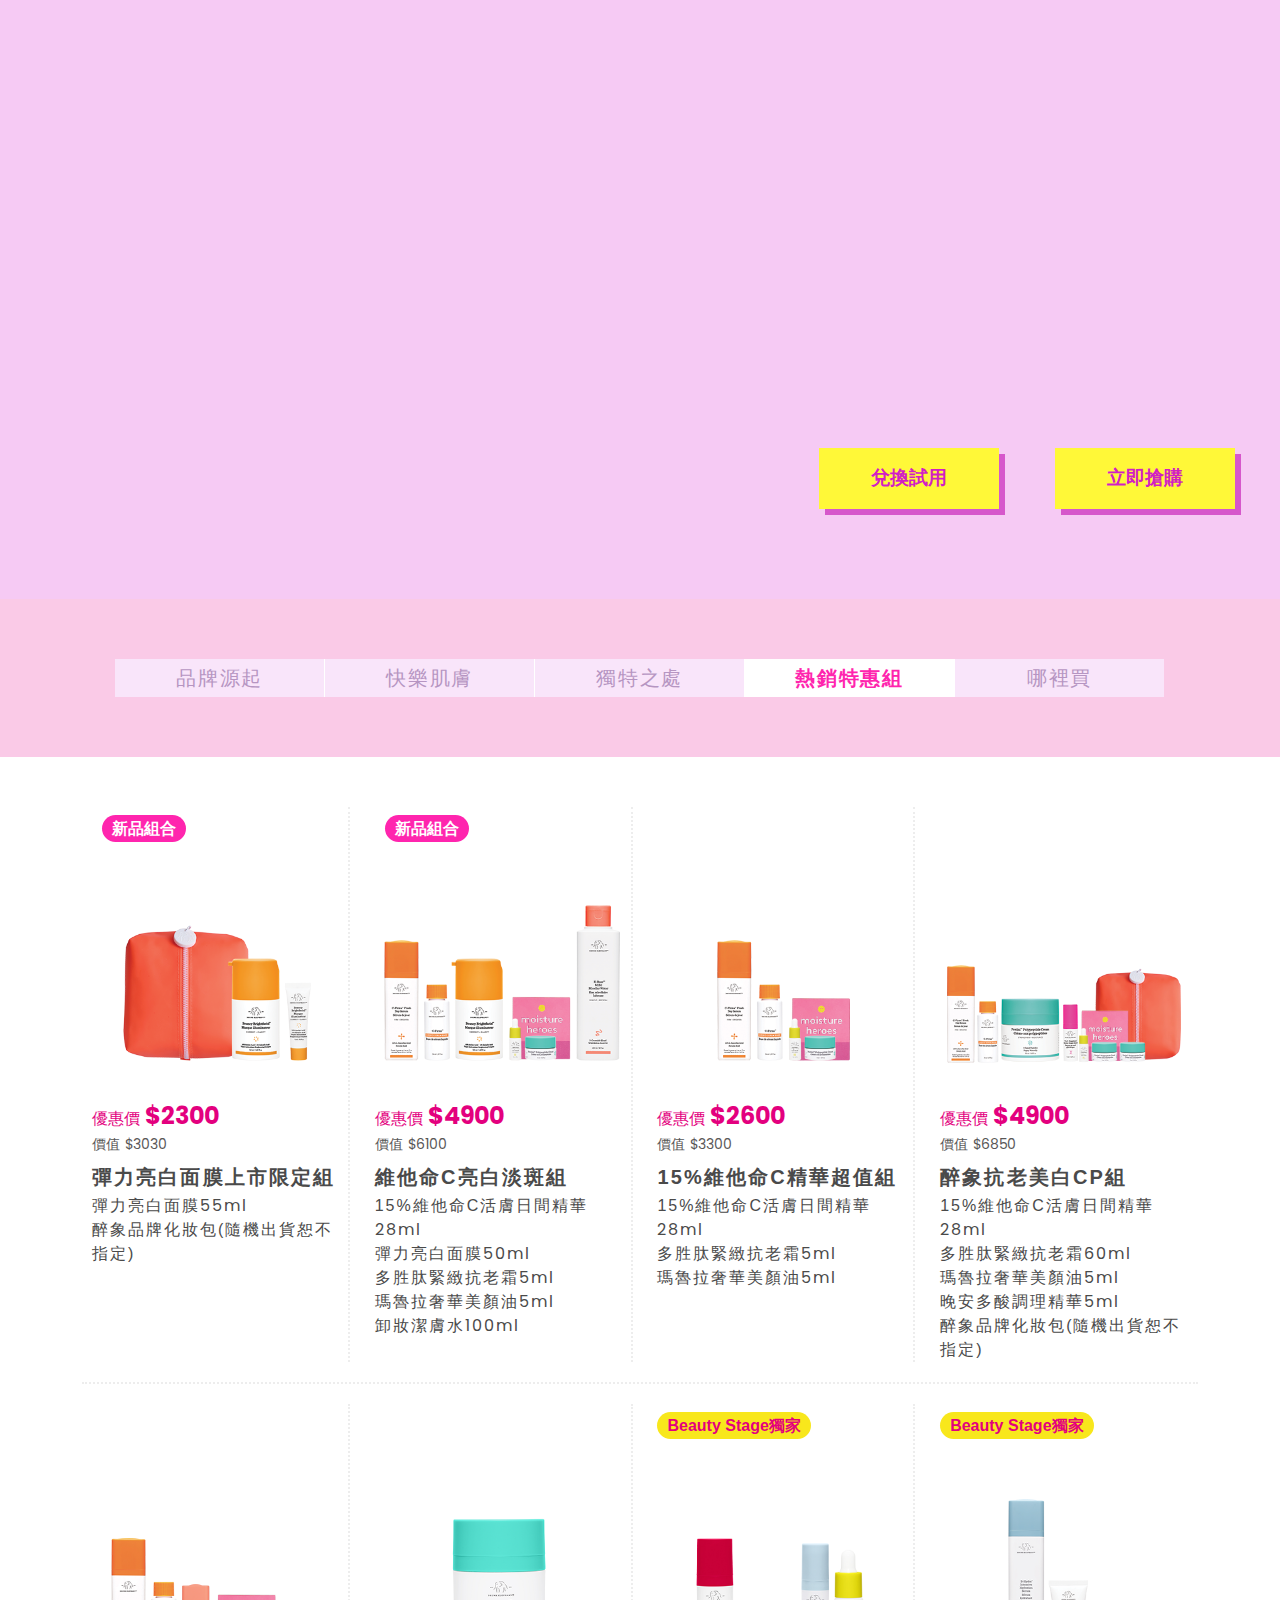
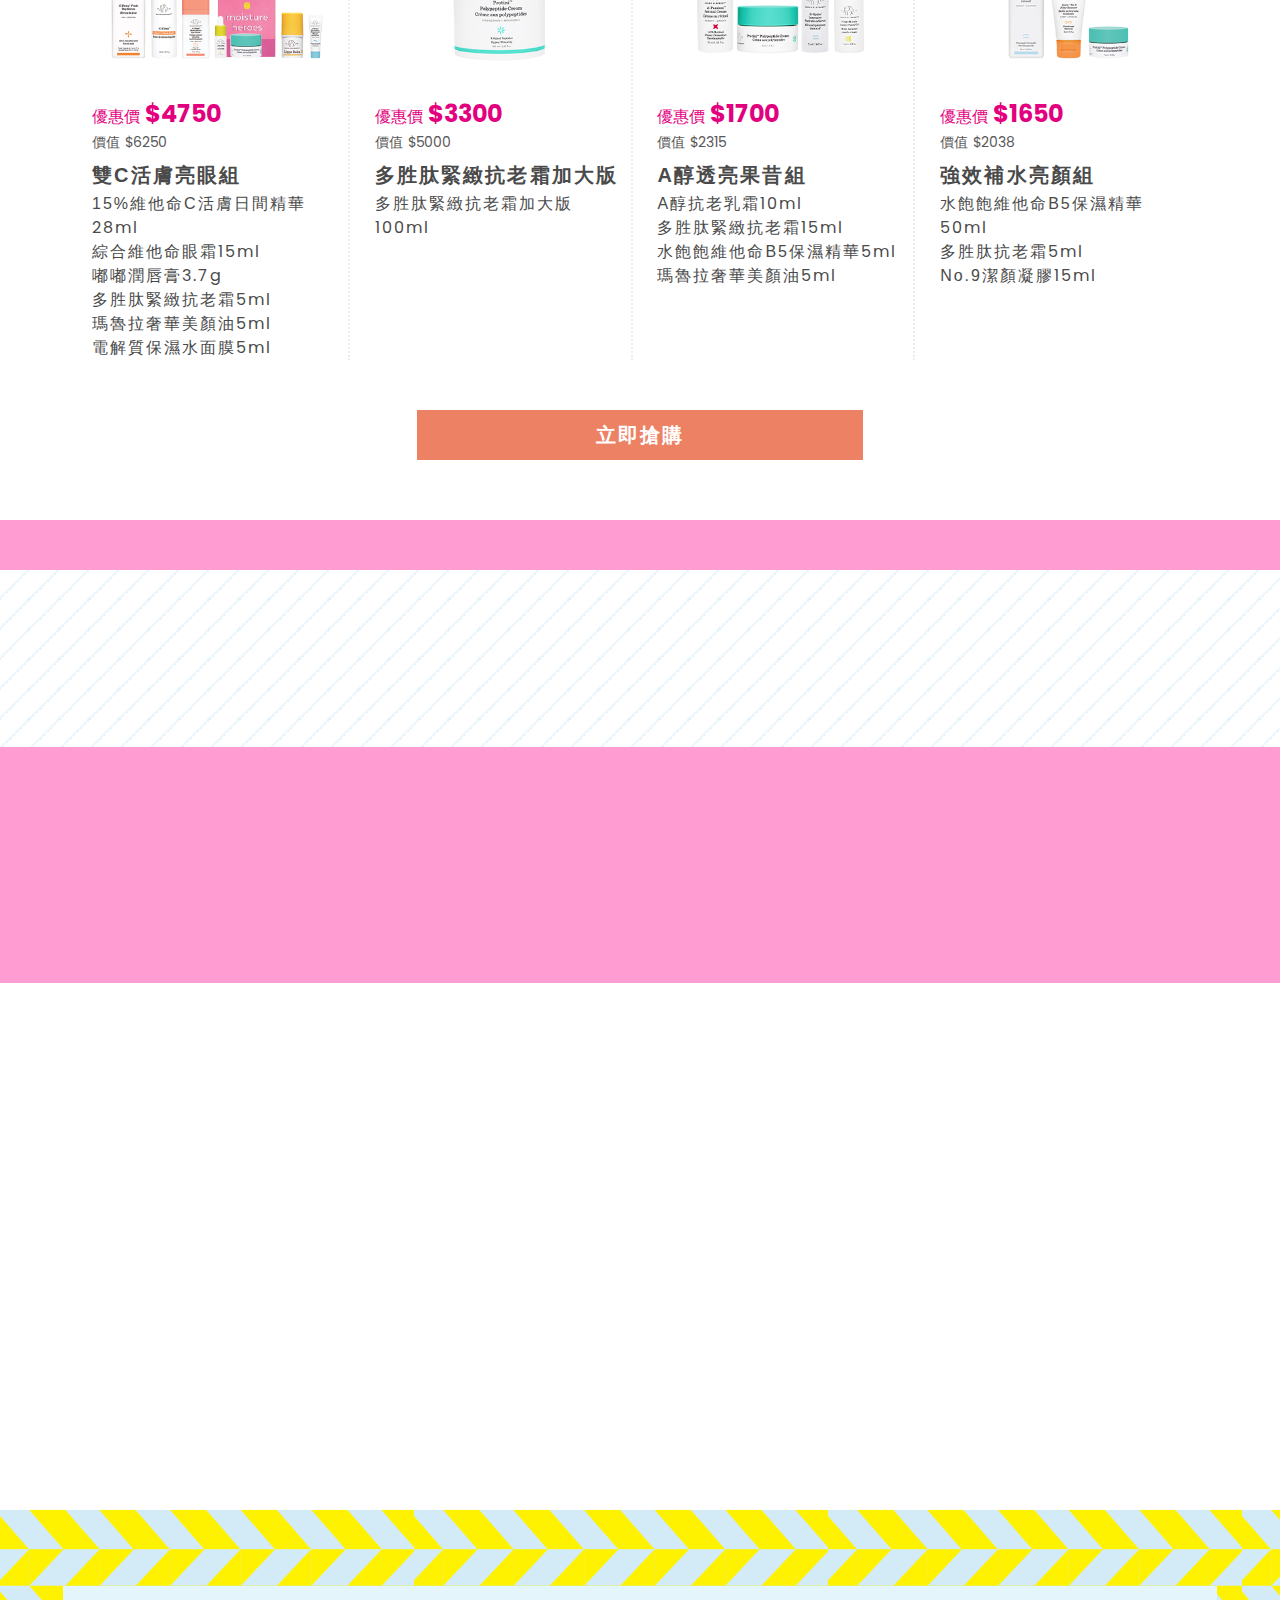
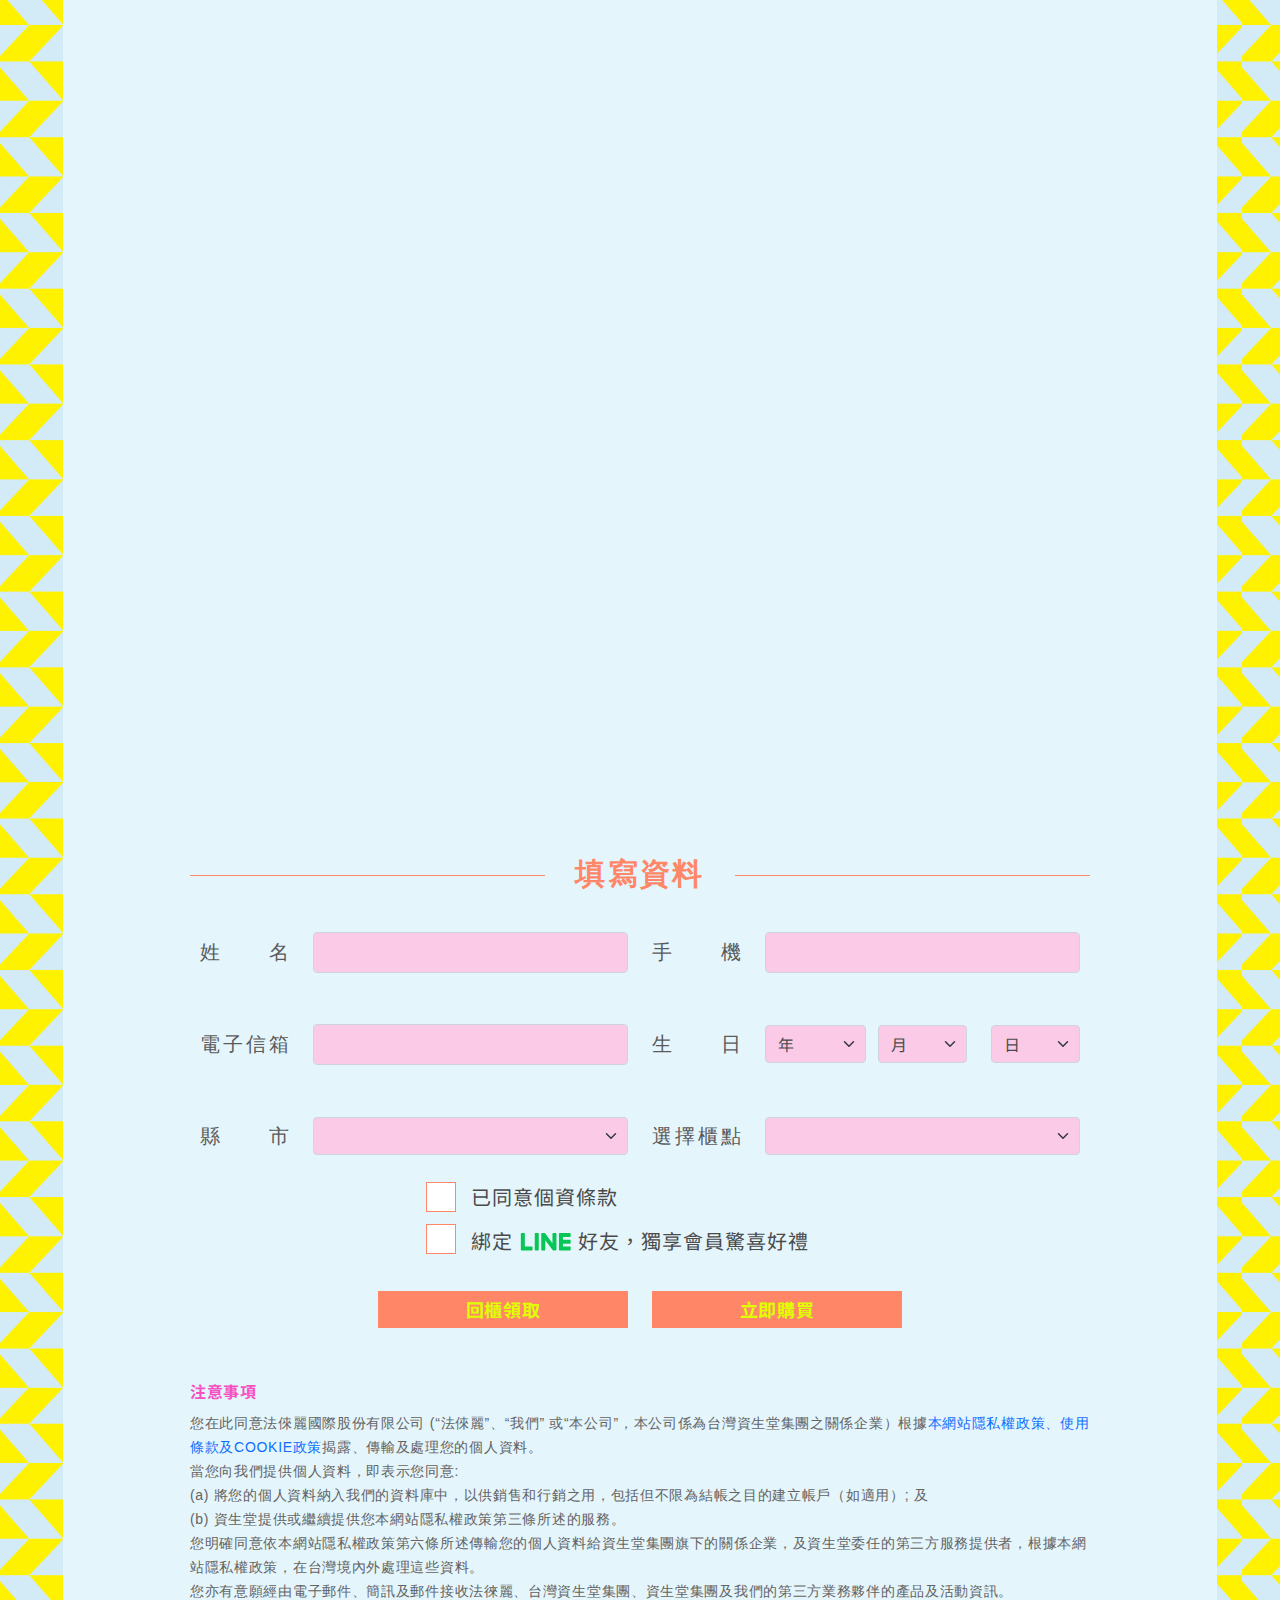
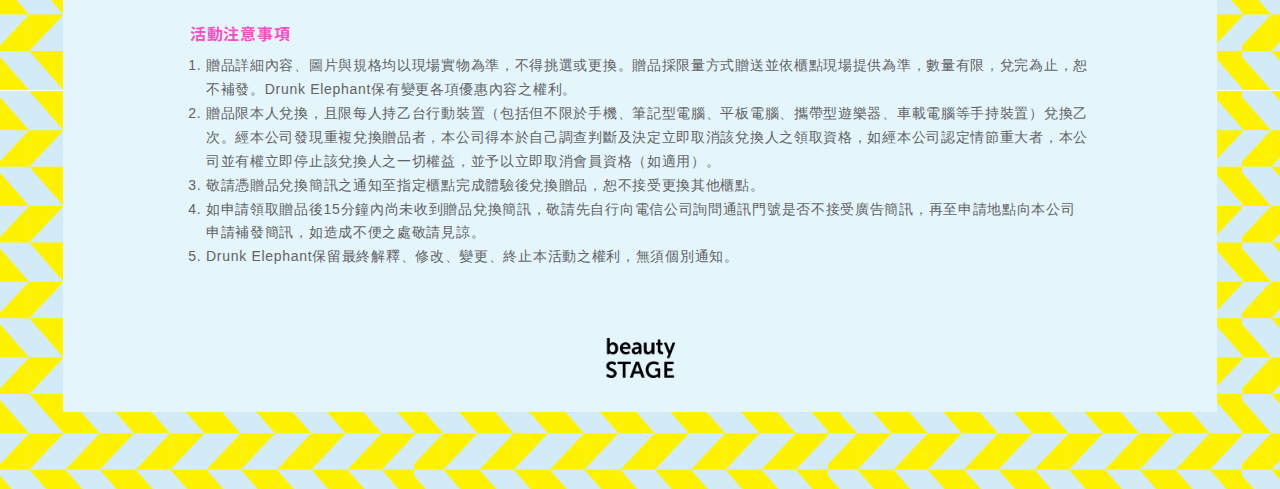
==== commit 2655fa5a: "DE 0519 小改版 Banner 圖片更換、網頁版按鈕位置調整" ====
--- a/index.html
+++ b/index.html
@@ -39,8 +39,8 @@
 			<div class="banner_box_w">
 				<picture class="fade-in">
 					<!-- 20230519 熱銷特惠組 kv start -->
-					<source srcset="img/banner_0519_m2.png 2x" media="(max-width: 450px)">
-					<img src="img/banner_0519.jpg" alt="">
+					<source srcset="img/banner_0519_m3.jpg 2x" media="(max-width: 450px)">
+					<img src="img/banner_0519_2.jpg" alt="">
 					<!-- 20230519 熱銷特惠組 調整 kv end -->
 				</picture>
 				<div class="banner_btn_boxs">
@@ -54,7 +54,7 @@
 						<div class="banner_btn btn_2">
 							<a href="https://www.momoshop.com.tw/goods/GoodsDetail.jsp?i_code=10762908&str_category_code=2174500014&ctype=B&Area=DgrpCategory&sourcePageType=4" target="_blank">立即搶購</a>
 						</div>
-						<span class="tip"><span class="font-pops"><sup>*</sup> 6/1</span> 開始販售</span>
+						<!-- <span class="tip"><span class="font-pops"><sup>*</sup> 6/1</span> 開始販售</span> -->
 					</div>
 				</div>
 			</div>
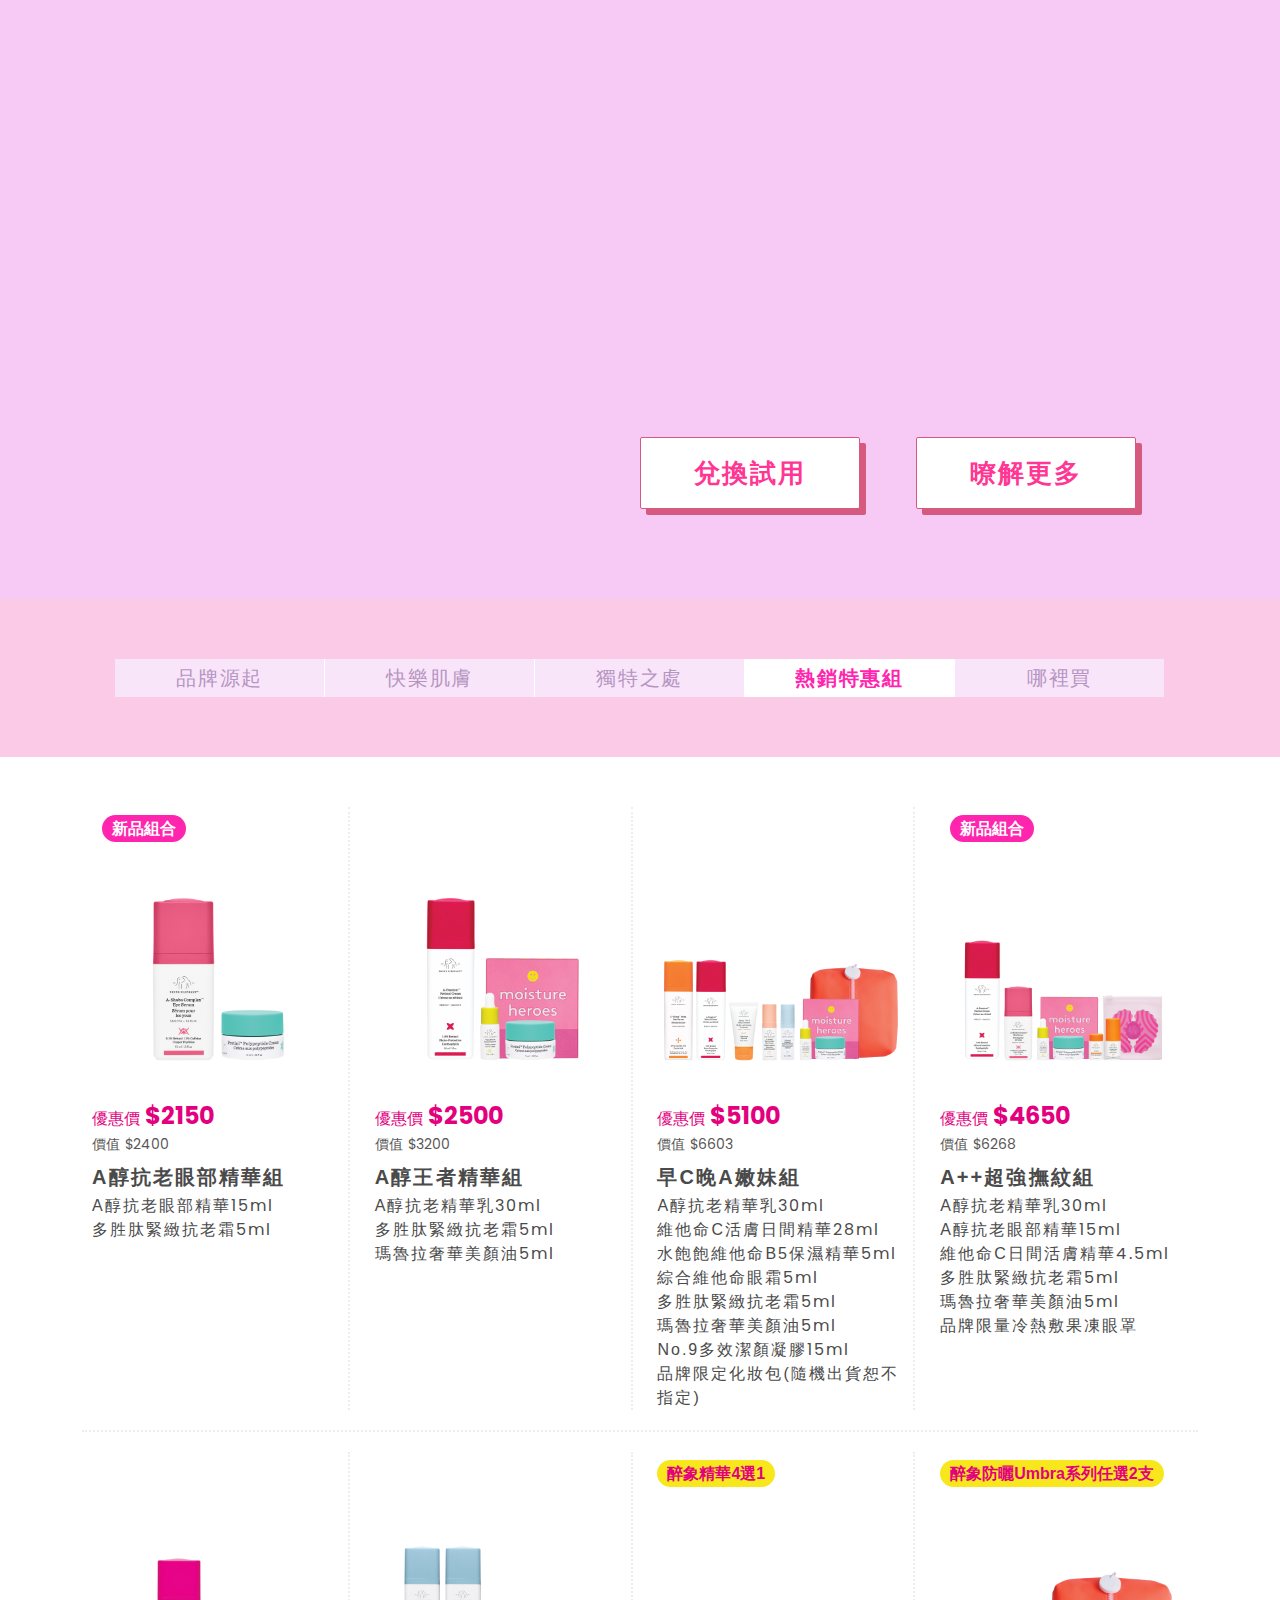
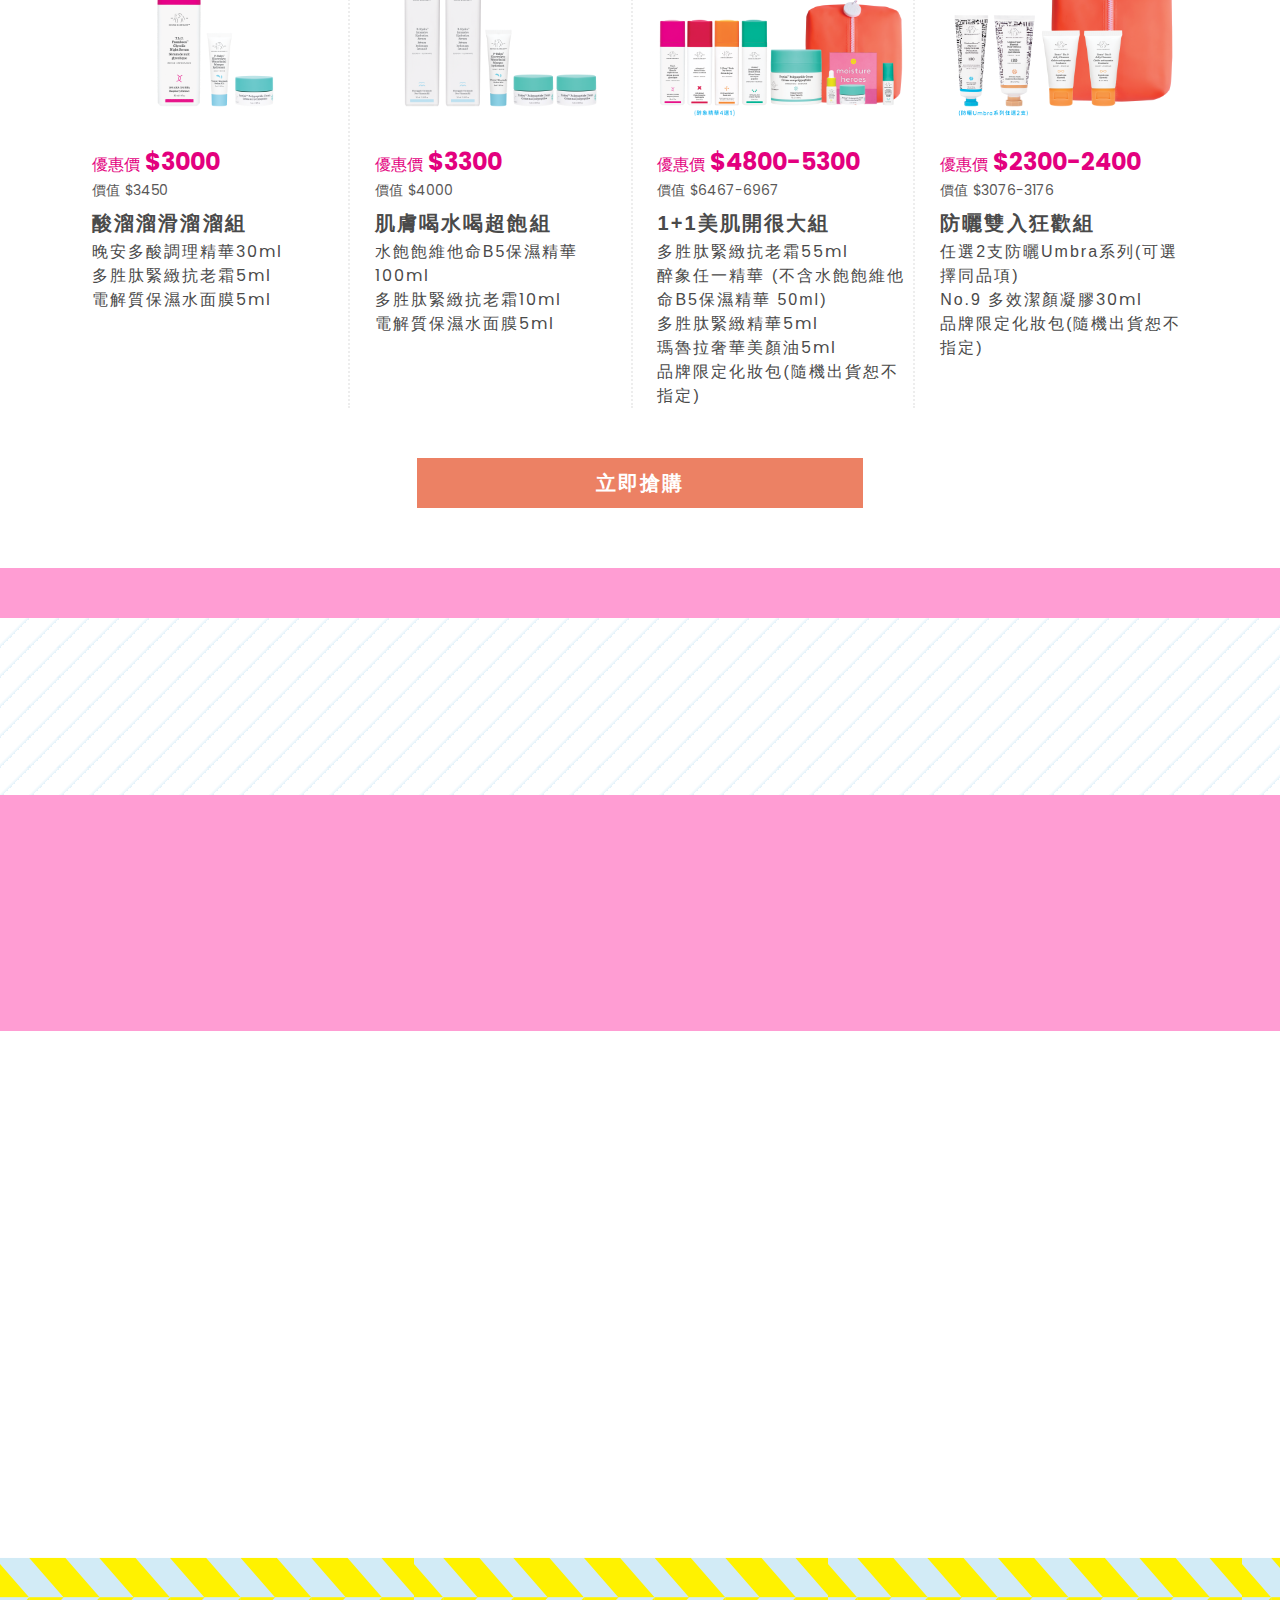
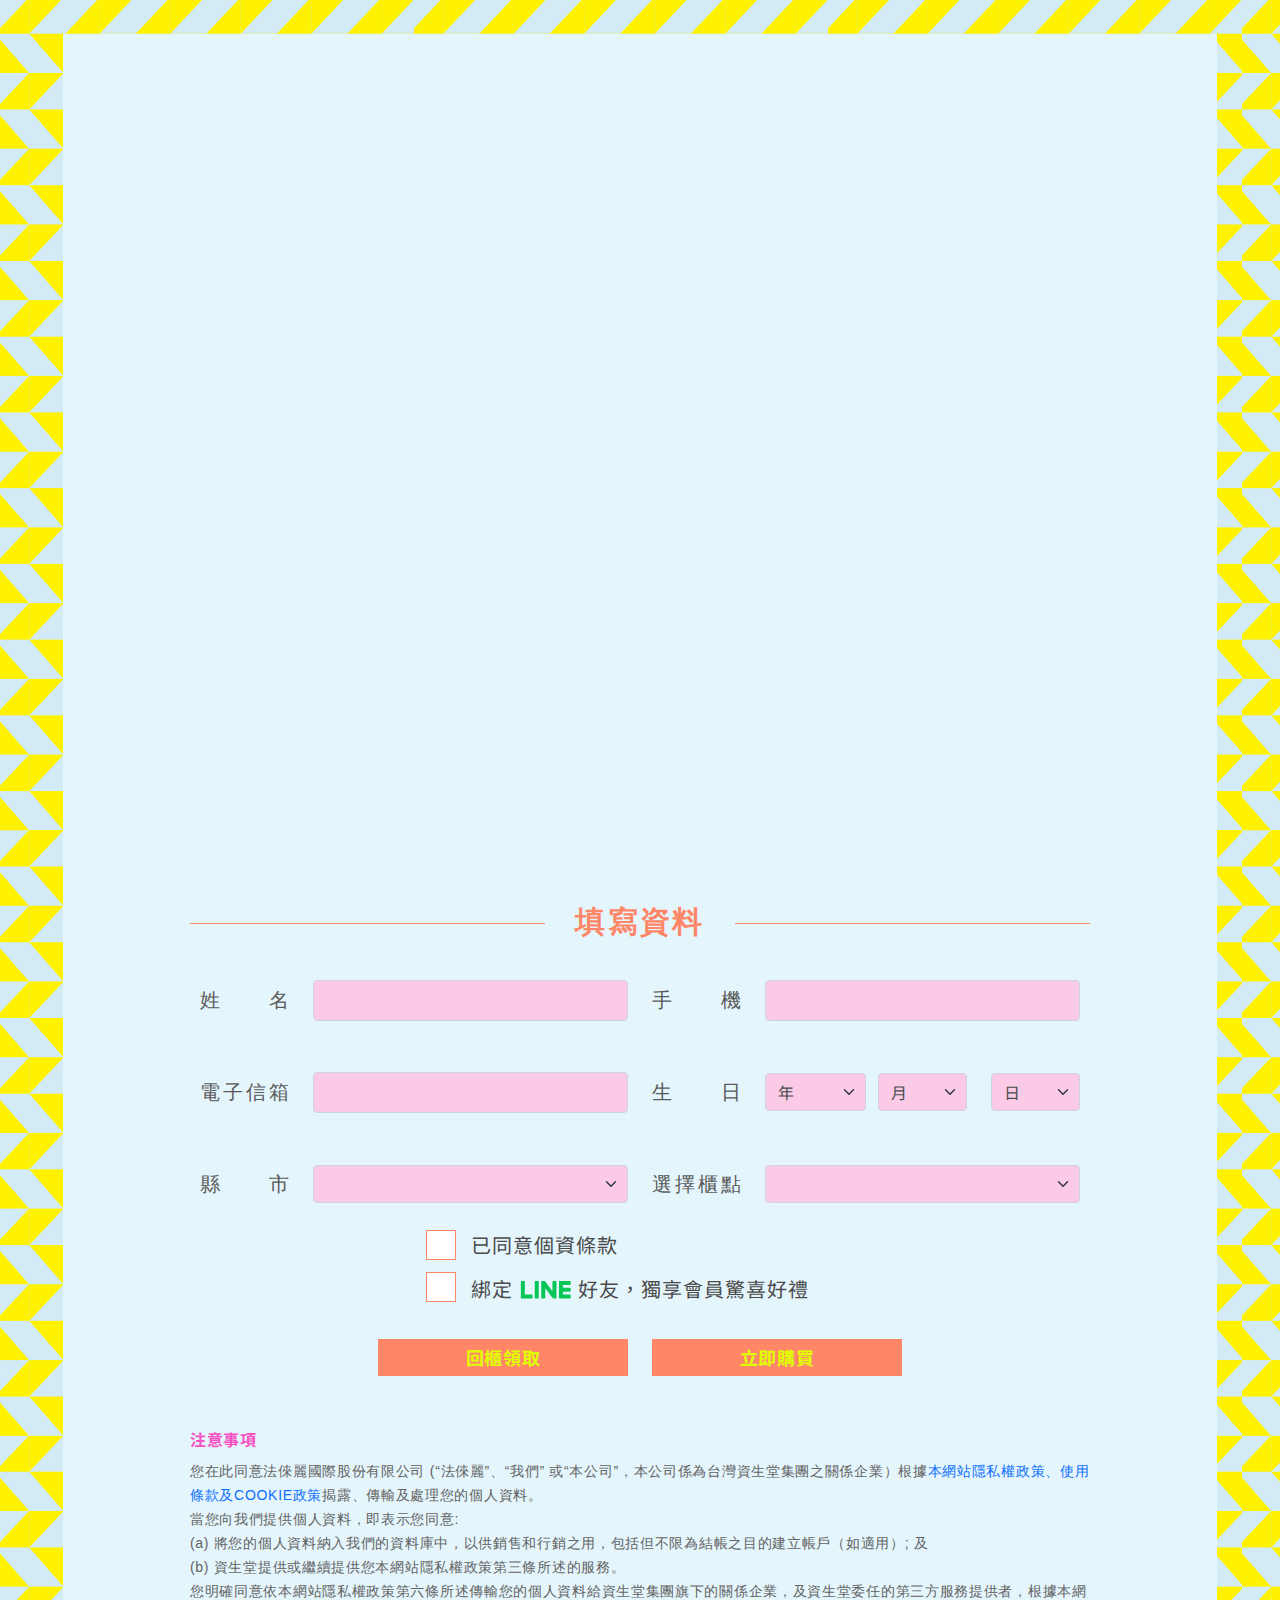
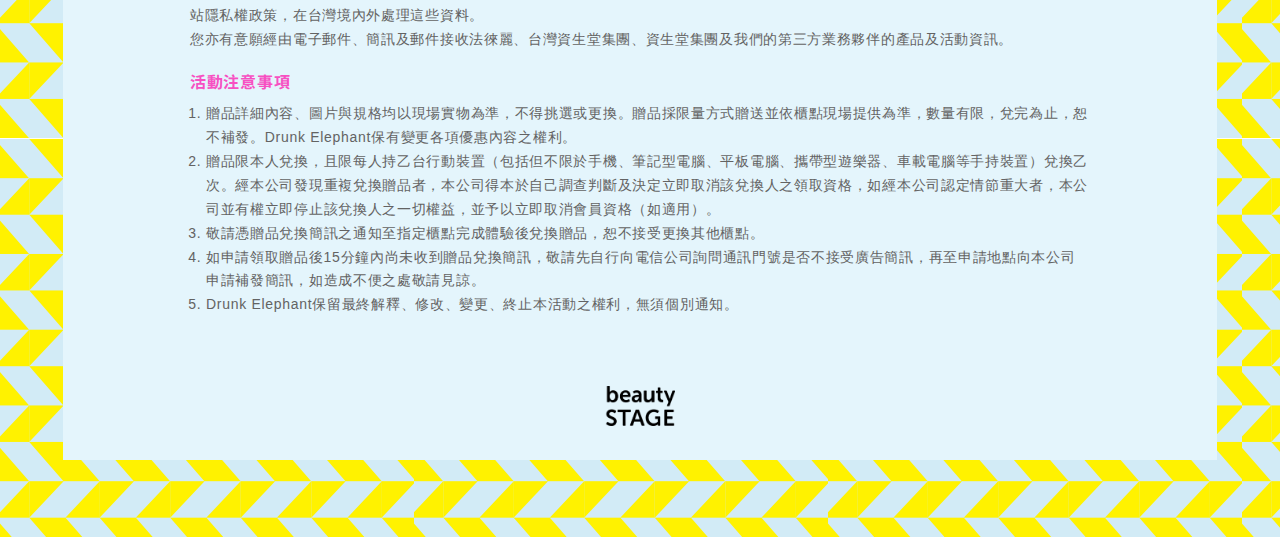
==== commit ea49800c: "DE 0628 產品調整、kv 按鈕調整" ====
--- a/index.html
+++ b/index.html
@@ -38,10 +38,10 @@
 			<h1 class="text-hidden">醉強護膚 隨性顛覆</h1>
 			<div class="banner_box_w">
 				<picture class="fade-in">
-					<!-- 20230519 熱銷特惠組 kv start -->
-					<source srcset="img/banner_0519_m3.jpg 2x" media="(max-width: 450px)">
-					<img src="img/banner_0519_2.jpg" alt="">
-					<!-- 20230519 熱銷特惠組 調整 kv end -->
+					<!-- 20230626 熱銷特惠組 kv start -->
+					<source srcset="img/banner_0626_m3.png 2x" media="(max-width: 450px)">
+					<img src="img/banner_0626_2.jpg" alt="">
+					<!-- 20230626 熱銷特惠組 調整 kv end -->
 				</picture>
 				<div class="banner_btn_boxs">
 					<div class="banner_btn_box">
@@ -52,9 +52,8 @@
 					
 					<div class="banner_btn_box">
 						<div class="banner_btn btn_2">
-							<a href="https://www.momoshop.com.tw/goods/GoodsDetail.jsp?i_code=10762908&str_category_code=2174500014&ctype=B&Area=DgrpCategory&sourcePageType=4" target="_blank">立即搶購</a>
-						</div>
-						<!-- <span class="tip"><span class="font-pops"><sup>*</sup> 6/1</span> 開始販售</span> -->
+							<a href="https://www.momoshop.com.tw/goods/GoodsDetail.jsp?i_code=10762908&str_category_code=2174500014&ctype=B&Area=DgrpCategory&sourcePageType=4" target="_blank">暸解更多</a>
+						</div>
 					</div>
 				</div>
 			</div>
@@ -73,11 +72,9 @@
 				<li class="nav-item special-feature-show">
 					<span class="nav-link">獨特之處</span>
 				</li>
-				<!-- 20230519 熱銷特惠組 navbar 文字 start -->
 				<li class="nav-item special-offer-show">
 					<span class="nav-link active">熱銷特惠組</span>
 				</li>
-				<!-- 20230519 熱銷特惠組 navbar 文字 end -->
 				<li class="nav-item where-buy-show">
 					<span class="nav-link">哪裡買</span>
 				</li>
@@ -242,52 +239,27 @@
 	<section id="special-offer" class="special-offer">
 		<div class="so_s1">	
 			<div class="container">
-				<!-- 20230519 熱銷特惠組 調整產品內容 start -->
+				<!-- 20230626 調整產品內容 start -->
 				<div class="special_offer_items">
 					<div class="special_offer_item">
 						<div class="tags">
 							<span class="pink">新品組合</span>
 						</div>
 						<picture>
-							<img src="img/pro0519-01.png" alt="">
+							<img src="img/pro0626-01.png" alt="">
 						</picture>
 						<div class="prices">
-							<p class="special_price" title="優惠價">$2300</p>
+							<p class="special_price" title="優惠價">$2150</p>
 							<div class="sub_price">
-								<span class="original_price" title="價值">$3030</span>
+								<span class="original_price" title="價值">$2400</span>
 							</div>
 						</div>
 						<h2 class="title">
-							彈力亮白面膜上市限定組
+							A醇抗老眼部精華組
 						</h2>
 						<div class="contents">
-							<p>彈力亮白面膜<span class="font-pops">55ml</span></p>
-							<p>醉象品牌化妝包(隨機出貨恕不指定)</p>
-						</div>
-					</div>
-					
-					<div class="special_offer_item">
-						<div class="tags">
-							<span class="pink">新品組合</span>
-						</div>
-						<picture>
-							<img src="img/pro0519-02.png" alt="">
-						</picture>
-						<div class="prices">
-							<p class="special_price" title="優惠價">$4900</p>
-							<div class="sub_price">
-								<span class="original_price" title="價值">$6100</span>
-							</div>
-						</div>
-						<h2 class="title">
-							維他命C亮白淡斑組
-						</h2>
-						<div class="contents">
-							<p>15%維他命C活膚日間精華<span class="font-pops">28ml</span></p>
-							<p>彈力亮白面膜<span class="font-pops">50ml</span></p>
+							<p>A醇抗老眼部精華<span class="font-pops">15ml</span></p>
 							<p>多胜肽緊緻抗老霜<span class="font-pops">5ml</span></p>
-							<p>瑪魯拉奢華美顏油<span class="font-pops">5ml</span></p>
-							<p>卸妝潔膚水<span class="font-pops">100ml</span></p>
 						</div>
 					</div>
 					
@@ -297,19 +269,19 @@
 							<!-- <span class="yellow"></span> -->
 						</div>
 						<picture>
-							<img src="img/pro0519-03.png" alt="">
+							<img src="img/pro0626-02.png" alt="">
 						</picture>
 						<div class="prices">
-							<p class="special_price" title="優惠價">$2600</p>
+							<p class="special_price" title="優惠價">$2500</p>
 							<div class="sub_price">
-								<span class="original_price" title="價值">$3300</span>
+								<span class="original_price" title="價值">$3200</span>
 							</div>
 						</div>
 						<h2 class="title">
-							15%維他命C精華超值組
+							A醇王者精華組
 						</h2>
 						<div class="contents">
-							<p>15%維他命C活膚日間精華<span class="font-pops">28ml</span></p>
+							<p>A醇抗老精華乳<span class="font-pops">30ml</span></p>
 							<p>多胜肽緊緻抗老霜<span class="font-pops">5ml</span></p>
 							<p>瑪魯拉奢華美顏油<span class="font-pops">5ml</span></p>
 						</div>
@@ -318,25 +290,55 @@
 					<div class="special_offer_item">
 						<div class="tags">
 							<span></span>
+							<!-- <span class="yellow"></span> -->
 						</div>
 						<picture>
-							<img src="img/pro0519-04.png" alt="">
+							<img src="img/pro0626-03.png" alt="">
 						</picture>
 						<div class="prices">
-							<p class="special_price" title="優惠價">$4900</p>
+							<p class="special_price" title="優惠價">$5100</p>
 							<div class="sub_price">
-								<span class="original_price" title="價值">$6850</span>
+								<span class="original_price" title="價值">$6603</span>
 							</div>
 						</div>
 						<h2 class="title">
-							醉象抗老美白CP組
+							早C晚A嫩妹組
 						</h2>
 						<div class="contents">
-							<p>15%維他命C活膚日間精華<span class="font-pops">28ml</span></p>
-							<p>多胜肽緊緻抗老霜<span class="font-pops">60ml</span></p>
+							<p>A醇抗老精華乳<span class="font-pops">30ml</span></p>
+							<p>維他命C活膚日間精華<span class="font-pops">28ml</span></p>
+							<p>水飽飽維他命B5保濕精華<span class="font-pops">5ml</span></p>
+							<p>綜合維他命眼霜<span class="font-pops">5ml</span></p>
+							<p>多胜肽緊緻抗老霜<span class="font-pops">5ml</span></p>
 							<p>瑪魯拉奢華美顏油<span class="font-pops">5ml</span></p>
-							<p>晚安多酸調理精華<span class="font-pops">5ml</p>
-							<p>醉象品牌化妝包(隨機出貨恕不指定)</p>
+							<p>No.9多效潔顏凝膠<span class="font-pops">15ml</span></p>
+							<p>品牌限定化妝包(隨機出貨恕不指定)</p>
+						</div>
+					</div>
+					
+					<div class="special_offer_item">
+						<div class="tags">
+							<span class="pink">新品組合</span>
+						</div>
+						<picture>
+							<img src="img/pro0626-04.png" alt="">
+						</picture>
+						<div class="prices">
+							<p class="special_price" title="優惠價">$4650</p>
+							<div class="sub_price">
+								<span class="original_price" title="價值">$6268</span>
+							</div>
+						</div>
+						<h2 class="title">
+							A++超強撫紋組
+						</h2>
+						<div class="contents">
+							<p>A醇抗老精華乳<span class="font-pops">30ml</span></p>
+							<p>A醇抗老眼部精華<span class="font-pops">15ml</span></p>
+							<p>維他命C日間活膚精華<span class="font-pops">4.5ml</span></p>
+							<p>多胜肽緊緻抗老霜<span class="font-pops">5ml</p>
+							<p>瑪魯拉奢華美顏油<span class="font-pops">5ml</p>
+							<p>品牌限量冷熱敷果凍眼罩</p>
 						</div>
 					</div>
 				</div>
@@ -347,23 +349,20 @@
 							<span></span>
 						</div>
 						<picture>
-							<img src="img/pro0519-05.png" alt="">
+							<img src="img/pro0626-05.png" alt="">
 						</picture>
 						<div class="prices">
-							<p class="special_price" title="優惠價">$4750</p>
+							<p class="special_price" title="優惠價">$3000</p>
 							<div class="sub_price">
-								<span class="original_price" title="價值">$6250</span>
+								<span class="original_price" title="價值">$3450</span>
 							</div>
 						</div>
 						<h2 class="title">
-							雙C活膚亮眼組
+							酸溜溜滑溜溜組
 						</h2>
 						<div class="contents">
-							<p>15%維他命C活膚日間精華<span class="font-pops">28ml</span></p>
-							<p>綜合維他命眼霜<span class="font-pops">15ml</span></p>
-							<p>嘟嘟潤唇膏<span class="font-pops">3.7g</span></p>
+							<p>晚安多酸調理精華<span class="font-pops">30ml</span></p>
 							<p>多胜肽緊緻抗老霜<span class="font-pops">5ml</span></p>
-							<p>瑪魯拉奢華美顏油<span class="font-pops">5ml</span></p>
 							<p>電解質保濕水面膜<span class="font-pops">5ml</span></p>
 						</div>
 					</div>
@@ -373,75 +372,76 @@
 							<span></span>
 						</div>
 						<picture>
-							<img src="img/pro0519-06.png" alt="">
+							<img src="img/pro0626-06.png" alt="">
 						</picture>
 						<div class="prices">
 							<p class="special_price" title="優惠價">$3300</p>
 							<div class="sub_price">
-								<span class="original_price" title="價值">$5000</span>
+								<span class="original_price" title="價值">$4000</span>
 							</div>
 						</div>
 						<h2 class="title">
-							多胜肽緊緻抗老霜加大版
+							肌膚喝水喝超飽組
 						</h2>
 						<div class="contents">
-							<p>多胜肽緊緻抗老霜加大版<span class="font-pops">100ml</span></p>
+							<p>水飽飽維他命B5保濕精華<span class="font-pops">100ml</span></p>
+							<p>多胜肽緊緻抗老霜<span class="font-pops">10ml</span></p>
+							<p>電解質保濕水面膜<span class="font-pops">5ml</span></p>
 						</div>
 					</div>
 					
 					<div class="special_offer_item">
 						<div class="tags">
-							<span class="yellow">Beauty Stage獨家</span>
+							<span class="yellow">醉象精華4選1</span>
 						</div>
 						<picture>
-							<img src="img/pro0519-07.png" alt="">
+							<img src="img/pro0626-07.png" alt="">
 						</picture>
 						<div class="prices">
-							<p class="special_price" title="優惠價">$1700</p>
+							<p class="special_price" title="優惠價">$4800-5300</p>
 							<div class="sub_price">
-								<span class="original_price" title="價值">$2315</span>
+								<span class="original_price" title="價值">$6467-6967</span>
 							</div>
 						</div>
 						<h2 class="title">
-							A醇透亮果昔組
+							1+1美肌開很大組
 						</h2>
 						<div class="contents">
-							<p>A醇抗老乳霜<span class="font-pops">10ml</span></p>
-							<p>多胜肽緊緻抗老霜<span class="font-pops">15ml</span></p>
-							<p>水飽飽維他命B5保濕精華<span class="font-pops">5ml</span></p>
+							<p>多胜肽緊緻抗老霜<span class="font-pops">55ml</span></p>
+							<p>醉象任一精華 (不含水飽飽維他命B5保濕精華 50ml)</p>
+							<p>多胜肽緊緻精華<span class="font-pops">5ml</span></p>
 							<p>瑪魯拉奢華美顏油<span class="font-pops">5ml</span></p>
+							<p>品牌限定化妝包(隨機出貨恕不指定)</p>
 						</div>
 					</div>
 					
 					<div class="special_offer_item">
 						<div class="tags">
-							<span class="yellow">Beauty Stage獨家</span>
+							<span class="yellow">醉象防曬Umbra系列任選2支</span>
 						</div>
 						<picture>
-							<img src="img/pro0519-08.png" alt="">
+							<img src="img/pro0626-08.png" alt="">
 						</picture>
 						<div class="prices">
-							<p class="special_price" title="優惠價">$1650</p>
+							<p class="special_price" title="優惠價">$2300-2400</p>
 							<div class="sub_price">
-								<span class="original_price" title="價值">$2038</span>
+								<span class="original_price" title="價值">$3076-3176</span>
 							</div>
 						</div>
 						<h2 class="title">
-							強效補水亮顏組
+							防曬雙入狂歡組
 						</h2>
 						<div class="contents">
-							<p>水飽飽維他命B5保濕精華<span class="font-pops">50ml</span></p>
-							<p>多胜肽抗老霜<span class="font-pops">5ml</span></p>
-							<p>No.9潔顏凝膠<span class="font-pops">15ml</span></p>
-						</div>
-					</div>
-				</div>
-				<!-- 20230519 熱銷特惠組 調整產品內容 end-->
+							<p>任選2支防曬Umbra系列(可選擇同品項)</p>
+							<p>No.9 多效潔顏凝膠<span class="font-pops">30ml</span></p>
+							<p>品牌限定化妝包(隨機出貨恕不指定)</p>
+						</div>
+					</div>
+				</div>
+				<!-- 20230626 熱銷特惠組 調整產品內容 end-->
 
 				<div class="buy_now">
-					<!-- 20230519 熱銷特惠組 文字調整 start -->
 					<a href=" https://jbeauty.com.tw/vH4wpq" target="_blank" class="">立即搶購</a>
-					<!-- 20230519 熱銷特惠組 文字調整 end -->
 				</div>
 			</div>			
 		</div>
@@ -491,6 +491,12 @@
 				<h2 class="wb-title">線上購買</h2>
 				<table class="table online">
 					<tbody>
+						<tr>
+						<!-- 20230626 文字調整 start -->
+						<td width="30%">醉象官網</td>
+						<!-- 20230626 文字調整 end -->
+						<td width="70%"><a href="https://www.drunkelephant.com.tw/" target="blank">立即前往</a></td>
+					  </tr>
 					  <tr>
 						<td width="30%">momo旗艦館</td>
 						<td width="70%"><a href="https://jbeauty.com.tw/27xu87" target="blank">立即前往</a></td>
@@ -784,18 +790,18 @@
 					<h2 class="gift_h2_title">
 						立即體驗試用
 					</h2>
+					<!-- 20230626 調整圖片＋文字 start-->
 					<p class="gift_p_text">
-						至醉象實體櫃位體驗保養諮詢 並綁定LINE好友
+						立即填寫個人資料 並綁定LINE好友
 					</p>
-					<!-- 20230519 熱銷特惠組 調整圖片＋文字 start-->
 					<p class="gift_p_text">
-						即可免費兌換 <span class="gift_span_text">緊緻亮白體驗組  乙份</span>
+						即可免費兌換 <span class="gift_span_text">指定果昔體驗組  乙份</span>
 					</p>
 					<picture>
-						<source srcset="img/gift_product_230519.png" media="(max-width: 450px)">
-						<img src="img/gift_product_230519.png" alt="">
+						<source srcset="img/gift_product_230626.png" media="(max-width: 450px)">
+						<img src="img/gift_product_230626.png" alt="">
 					</picture>
-					<!-- 20230519 熱銷特惠組 調整圖片＋文字 start-->
+					<!-- 20230626 調整圖片＋文字 end-->
 					<p class="gift_p_tip">
 						※ 體驗包數量有限，送完將以其他贈品替代
 					</p>
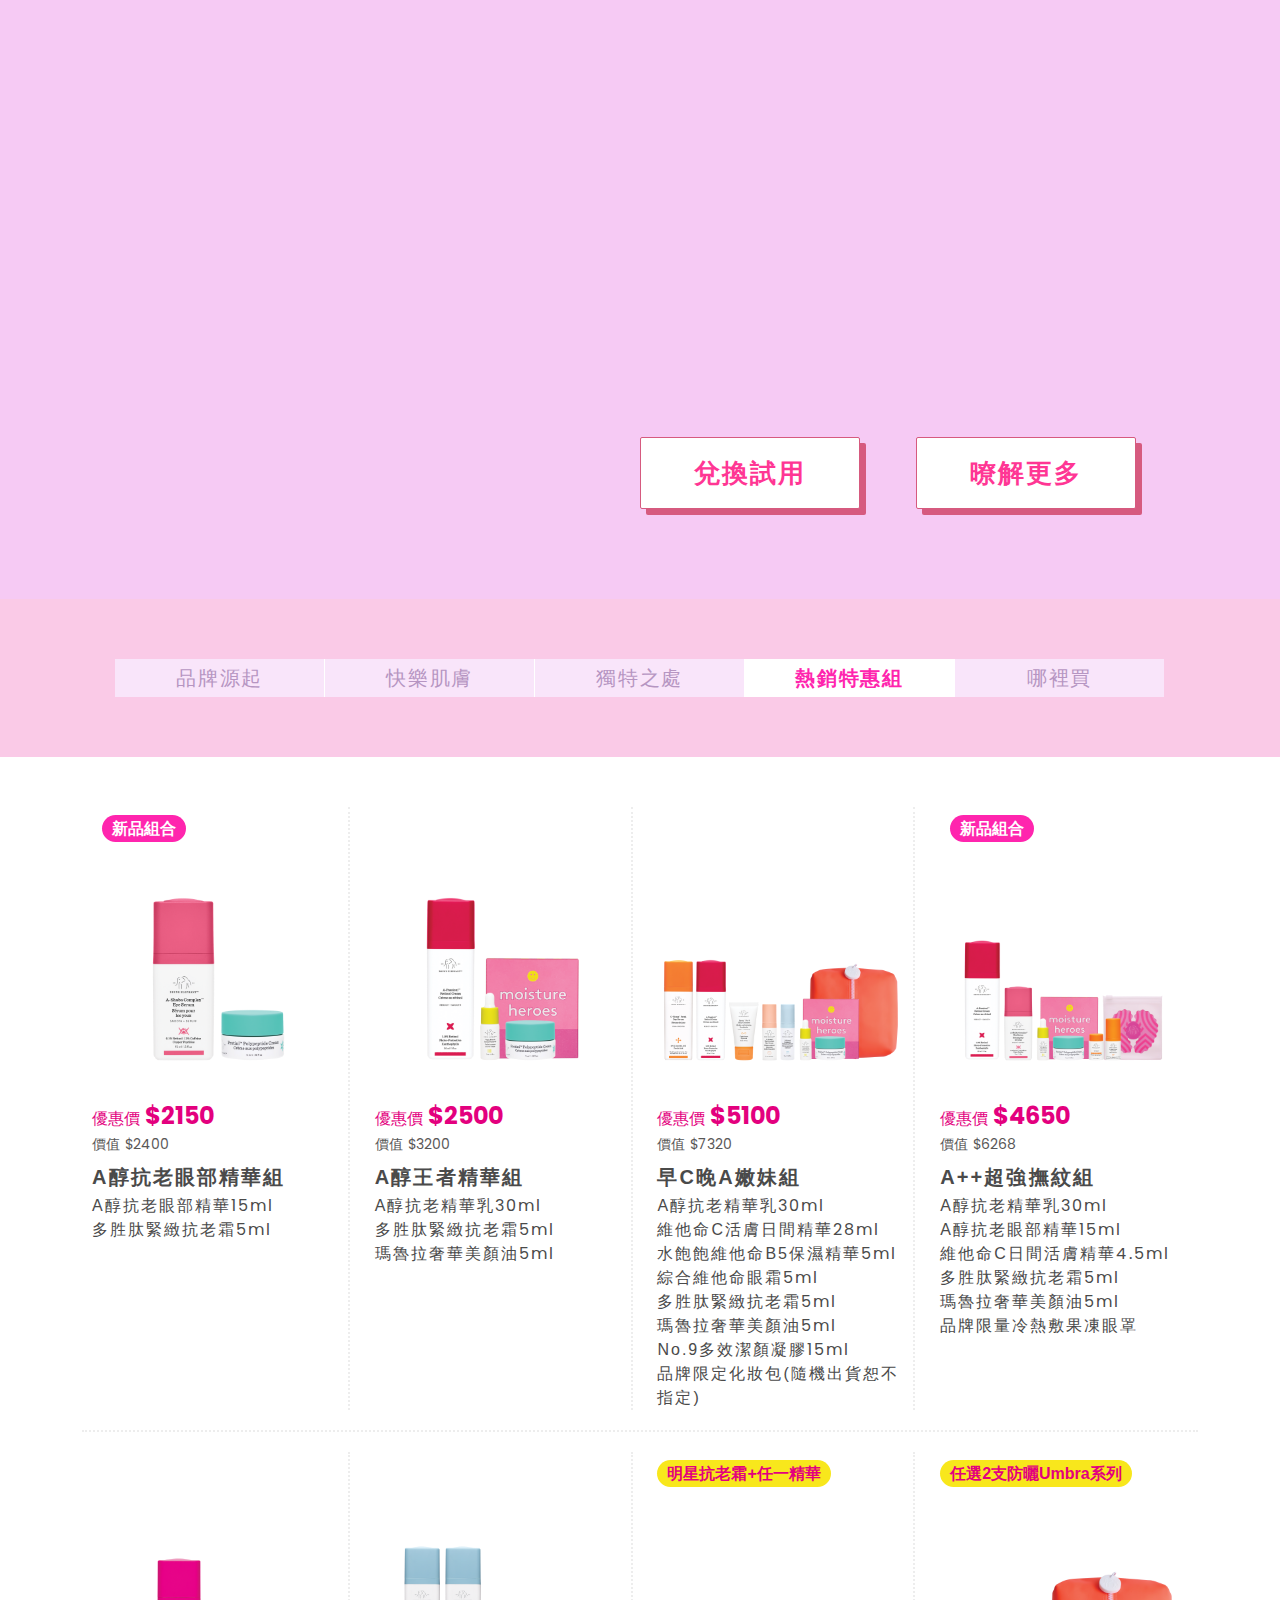
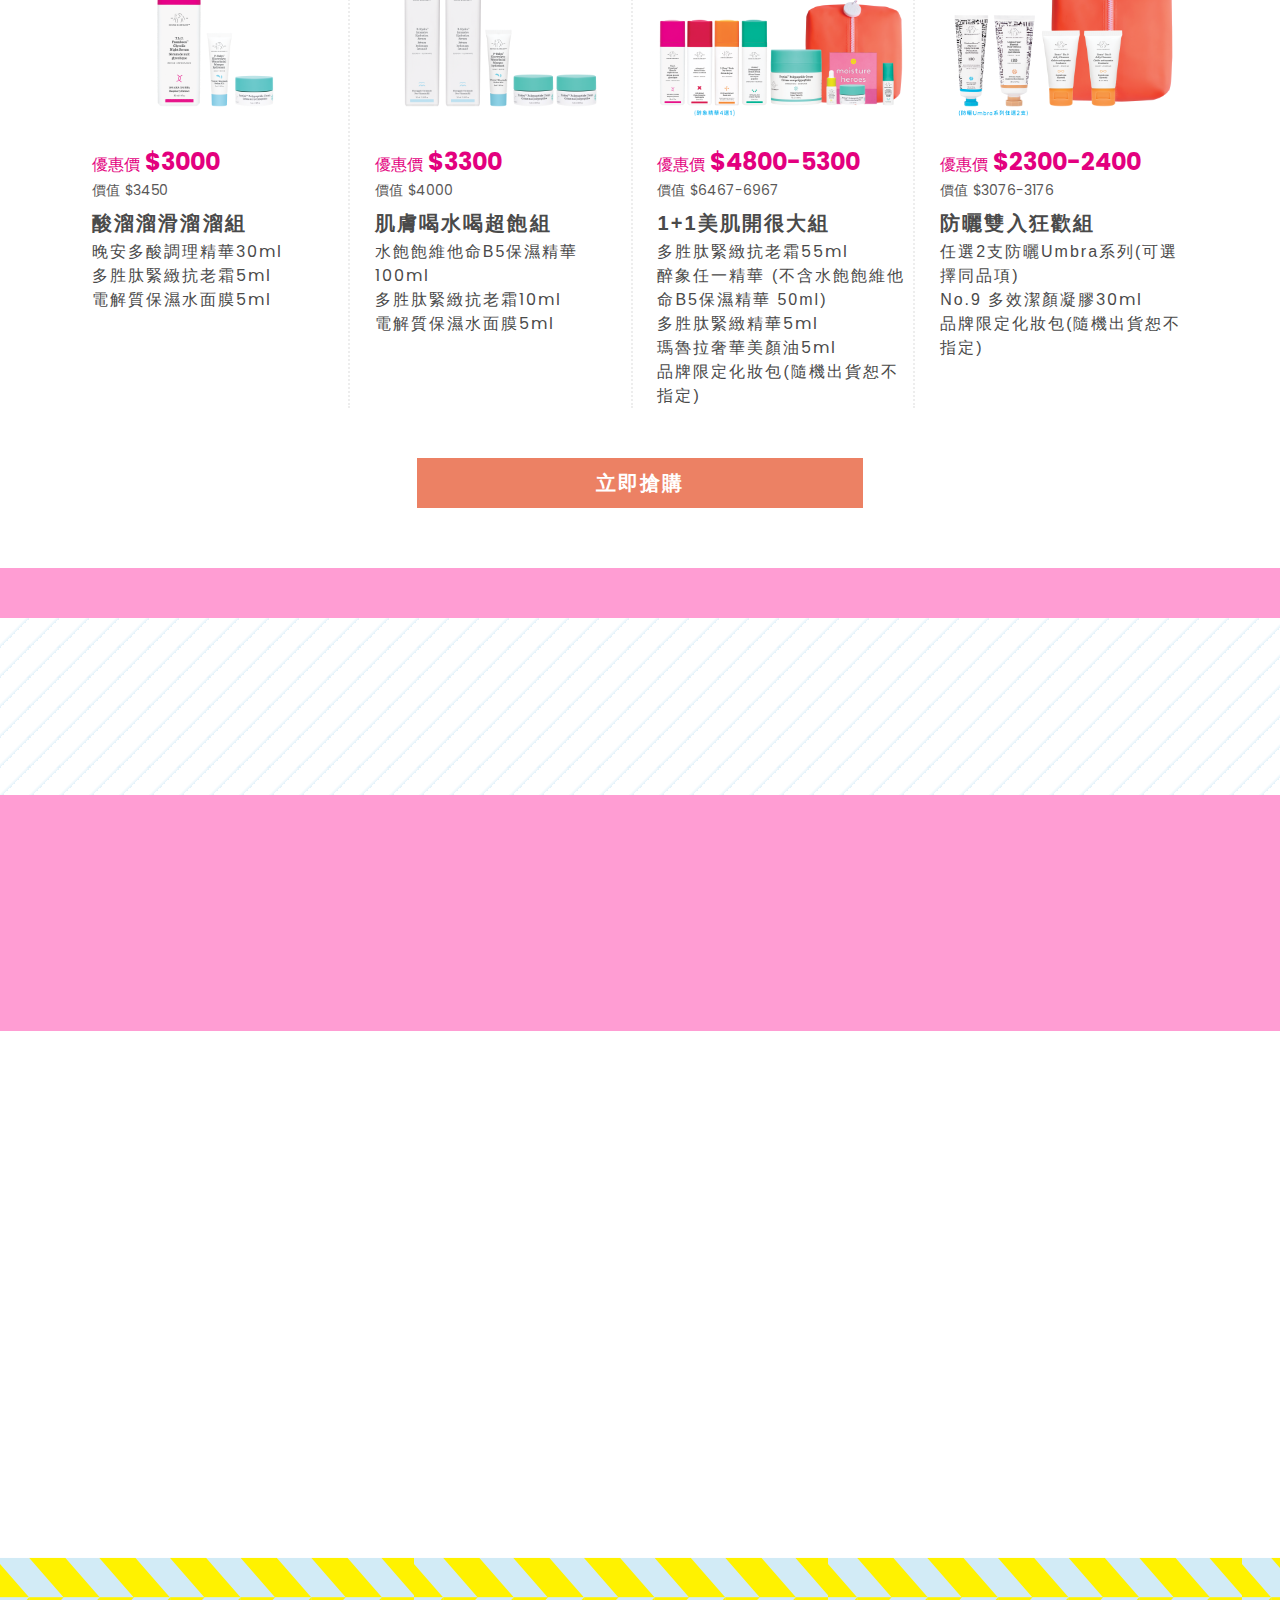
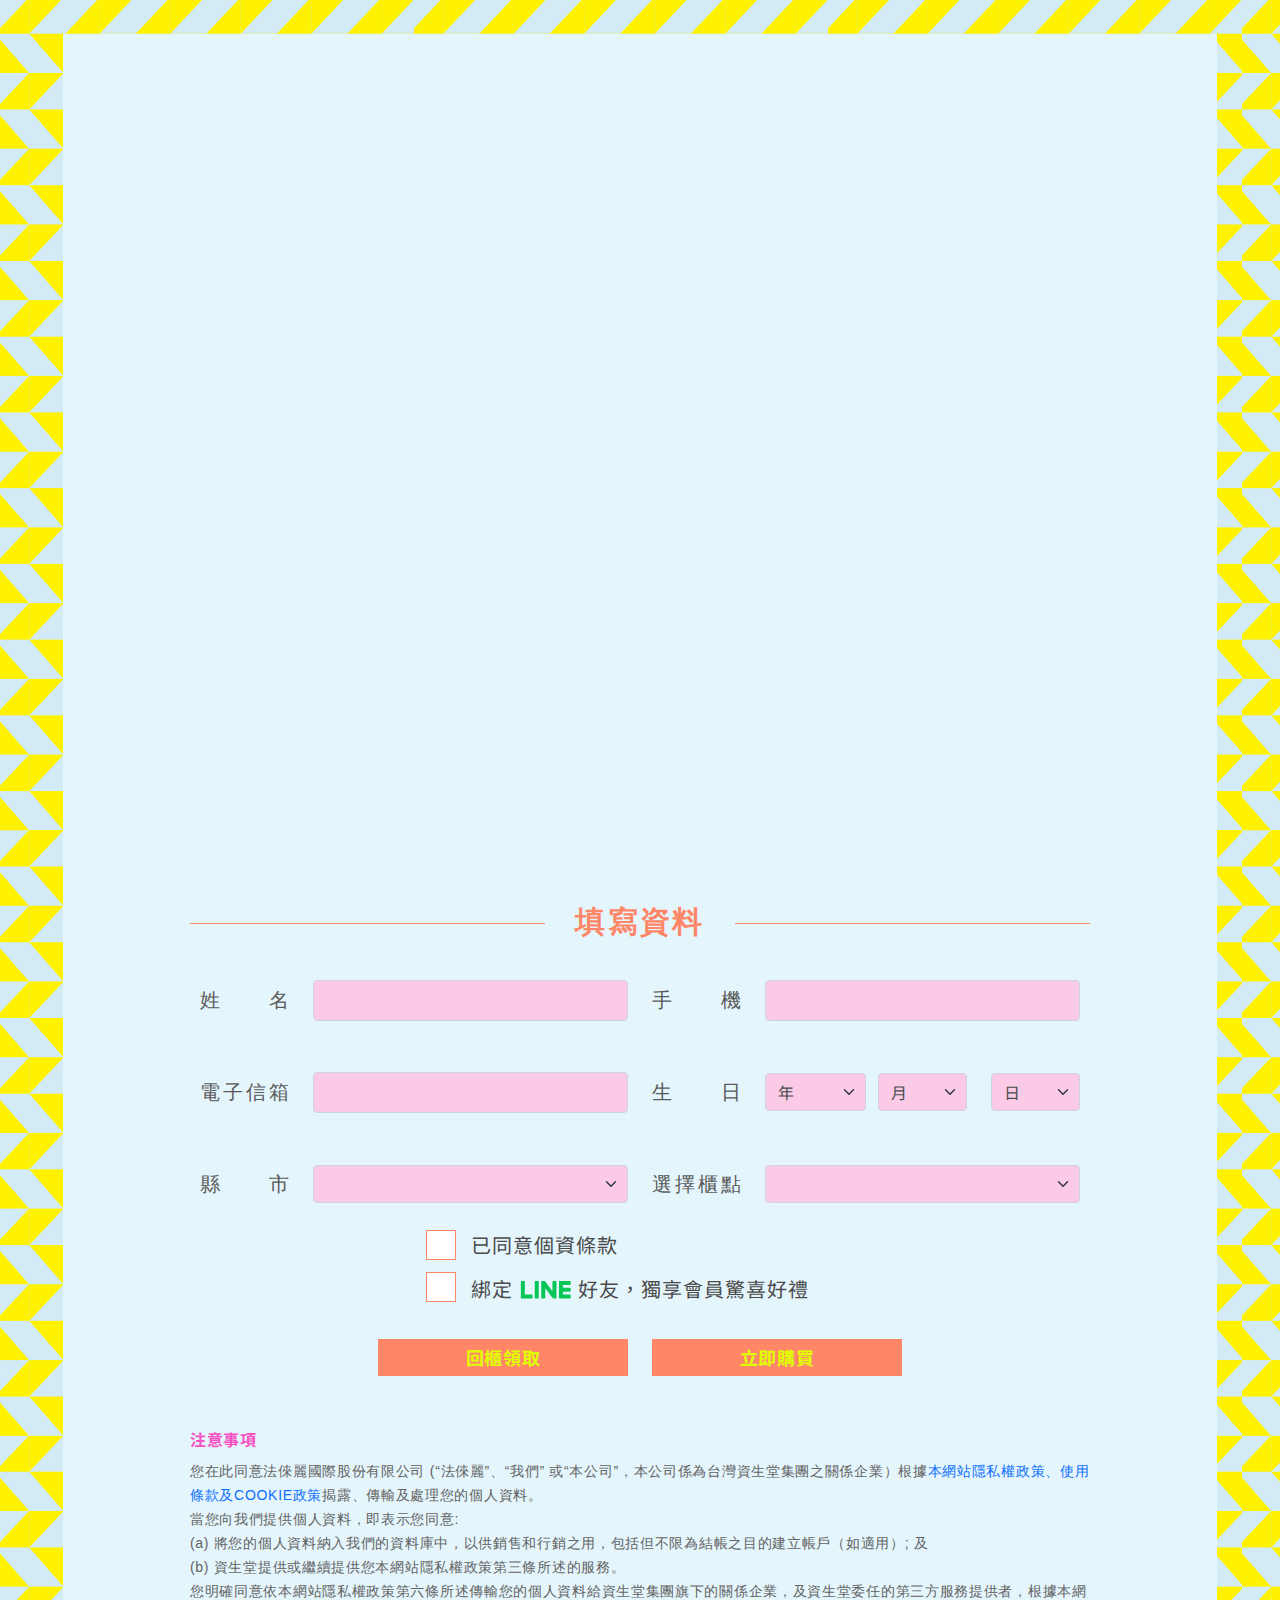
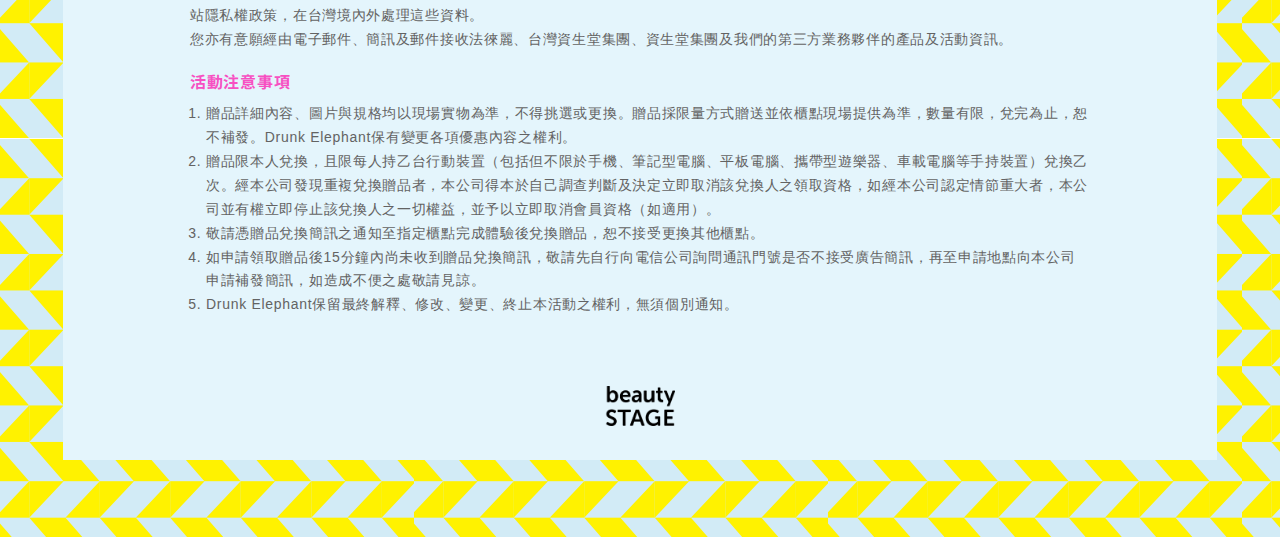
==== commit 738ec08d: "DE 0628 產品文字調整(缺圖)" ====
--- a/index.html
+++ b/index.html
@@ -298,7 +298,7 @@
 						<div class="prices">
 							<p class="special_price" title="優惠價">$5100</p>
 							<div class="sub_price">
-								<span class="original_price" title="價值">$6603</span>
+								<span class="original_price" title="價值">$7320</span>
 							</div>
 						</div>
 						<h2 class="title">
@@ -392,7 +392,7 @@
 					
 					<div class="special_offer_item">
 						<div class="tags">
-							<span class="yellow">醉象精華4選1</span>
+							<span class="yellow">明星抗老霜+任一精華</span>
 						</div>
 						<picture>
 							<img src="img/pro0626-07.png" alt="">
@@ -417,7 +417,7 @@
 					
 					<div class="special_offer_item">
 						<div class="tags">
-							<span class="yellow">醉象防曬Umbra系列任選2支</span>
+							<span class="yellow">任選2支防曬Umbra系列</span>
 						</div>
 						<picture>
 							<img src="img/pro0626-08.png" alt="">
